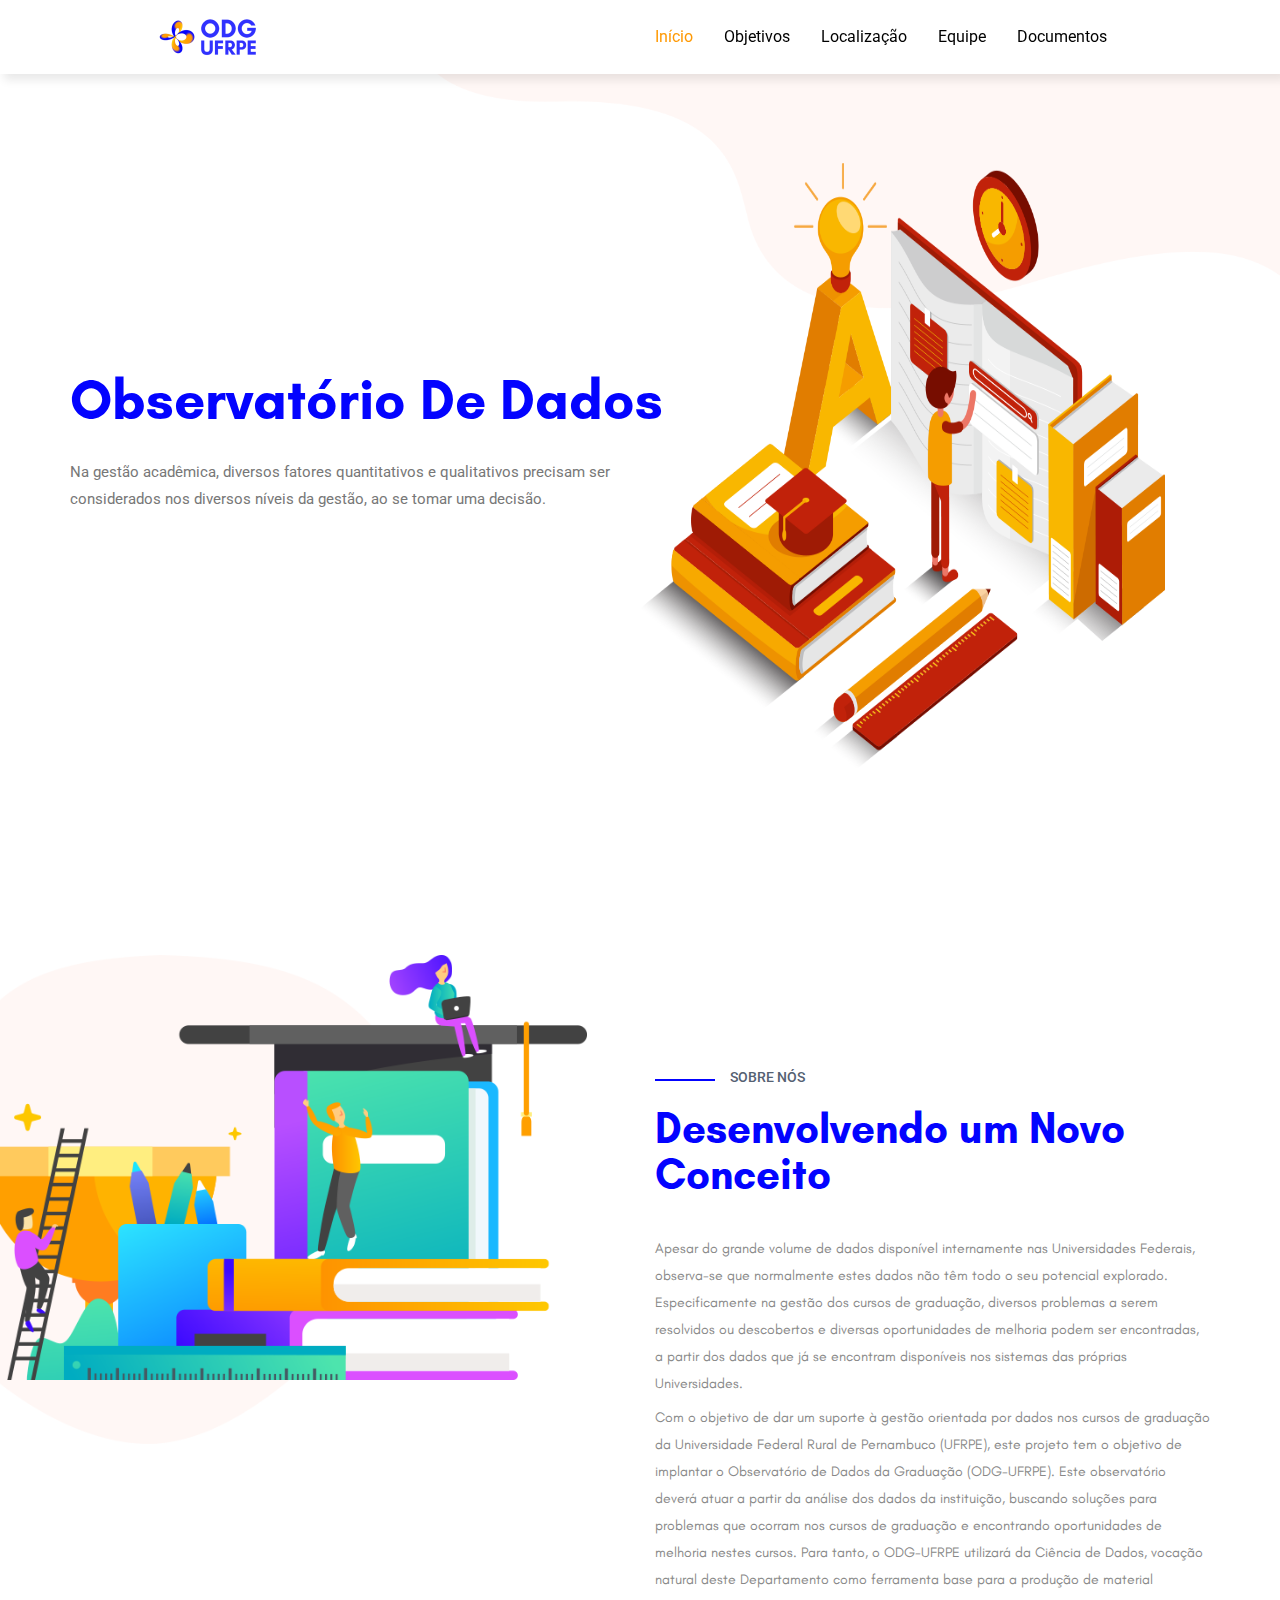
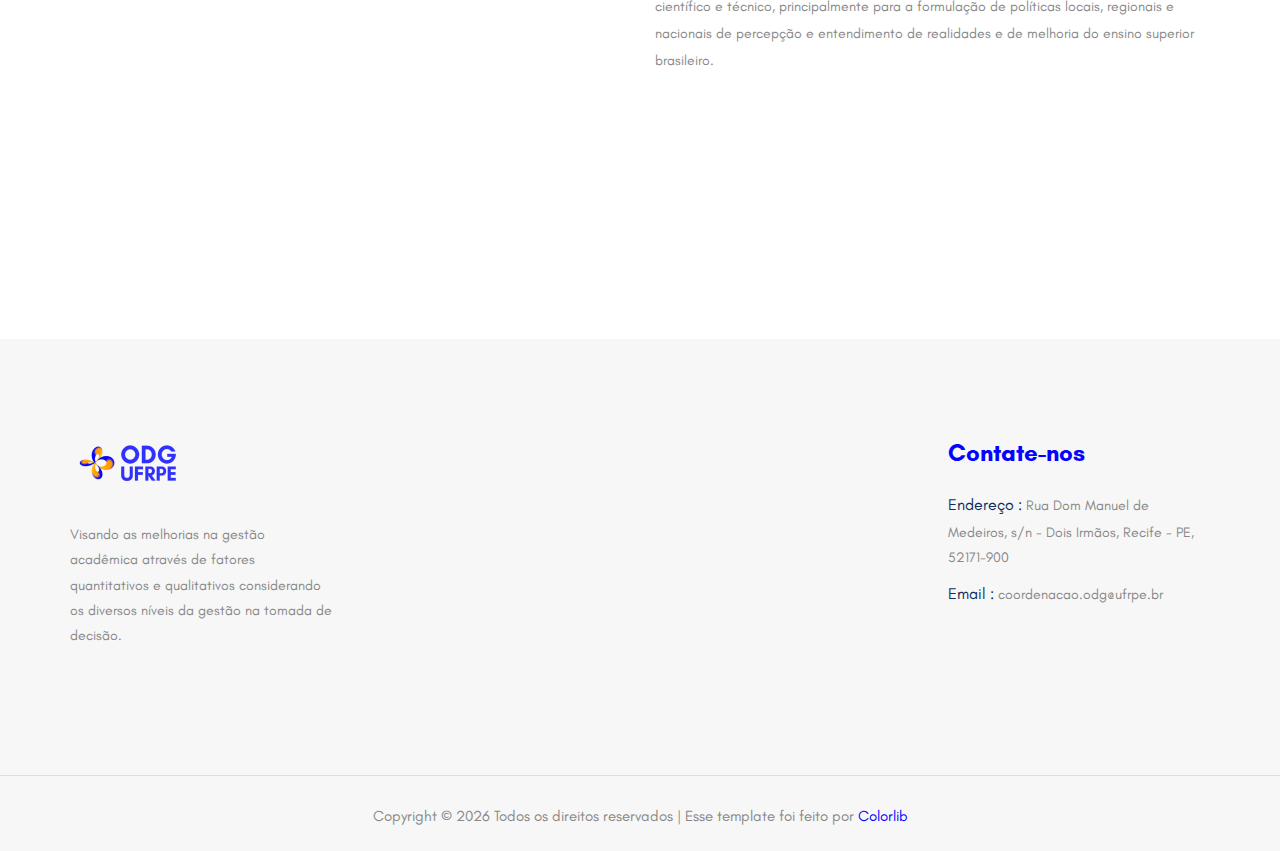
==== index.html @ 45dd370a "Update index.html" ====
<!doctype html>
<html lang="en">

<head>
    <!-- Required meta tags -->
    <meta charset="utf-8">
    <meta name="viewport" content="width=device-width, initial-scale=1, shrink-to-fit=no">
    <title>Observatório de Dados da Graduação (ODG-UFRPE)</title>
    <link rel="icon" href="img/favicon.png">

    <!-- Bootstrap CSS -->
    <link rel="stylesheet" href="css/bootstrap.min.css">
    <!-- animate CSS -->
    <link rel="stylesheet" href="css/animate.css">
    <!-- owl carousel CSS -->
    <link rel="stylesheet" href="css/owl.carousel.min.css">
    <!-- themify CSS -->
    <link rel="stylesheet" href="css/themify-icons.css">
    <!-- flaticon CSS -->
    <link rel="stylesheet" href="css/flaticon.css">
    <!-- font awesome CSS -->
    <link rel="stylesheet" href="css/magnific-popup.css">
    <!-- swiper CSS -->
    <link rel="stylesheet" href="css/slick.css">
    <!-- style CSS -->
    <link rel="stylesheet" href="css/style.css">
    <!-- style Equipe -->
    <link rel="stylesheet" href="css/our-team.css">
    <style>
        @font-face {
            font-family: 'Glacial';
            src: url('fonts/GlacialIndifference-Bold.otf');
        }
        
        @font-face {
            font-family: 'GlacialRegular';
            src: url('fonts/GlacialIndifference-Regular.otf');
        }
        
        h1 {
            font-family: 'Glacial';
            white-space: nowrap;
        }
        
        h2 {
            font-family: 'Glacial';
        }
        
        h3 {
            font-family: 'Glacial';
        }
        
        h4 {
            font-family: 'Glacial';
        }
        
        h5 {
            font-family: 'Glacial';
        }
        
        h6 {
            font-family: 'Glacial';
        }
        
        p {
            font-family: 'GlacialRegular';
        }
        
        li.nav-link:hover a:hover {
            color: #ff9903;
        }
    </style>
</head>

<body>
    <!--::header part start::-->
    <div class="container">
        <div class="row">
            <div class="col-lg-12">
                <nav class="navbar fixed-top navbar-expand-lg navbar-light" style="background-color: white;-webkit-box-shadow: 5px 5px 9px 1px rgba(0,0,0,0.09); 
                box-shadow: 5px 5px 9px 1px rgba(0,0,0,0.09);">
                    <button class="navbar-toggler" type="button" data-toggle="collapse" data-target="#navbarSupportedContent" aria-controls="navbarSupportedContent" aria-expanded="false" aria-label="Toggle navigation">
                        <a class="ti-menu" style="color: #0303ff;"></a>
                    </button>

                    <div class="collapse navbar-collapse main-menu-item justify-content-lg-center" style="font-size: 12pt; " id="navbarSupportedContent">
                        <a class="navbar-brand" style="margin-right: 30%;" href="index.html"> <img src="img/logo.png" alt="logo"> </a>

                        <ul class="navbar-nav align-items-center">
                            <li class="nav-item">
                                <a class="nav-link" style="color: #ff9903;margin-right: 15px;" href="index.html">Início</a>
                            </li>
                            <li class="nav-item">
                                <a class="nav-link" style="color: black; margin-right: 15px;" href="objetivos.html">Objetivos</a>
                            </li>
                            <li class="nav-item">
                                <a class="nav-link" style="color: black; margin-right: 15px;" href="bases.html">Localização</a>
                            </li>
                            <li class="nav-item">
                                <a class="nav-link" style="color: black; margin-right: 15px;" href="equipe.html">Equipe</a>
                            </li>
                            <li class="nav-item">
                                <a class="nav-link" style="color: black; margin-right: 15px;" href="documentos.html">Documentos</a>
                            </li>

                        </ul>
                    </div>
                </nav>
            </div>
        </div>
    </div>

    <!-- banner part start-->
    <section class="banner_part" id="apresentacao">
        <div class="container">
            <div class="row align-items-center">
                <div class="col-lg-6 col-xl-6">
                    <div class="banner_text">
                        <div class="banner_text_iner">
                            <!-- <h6 class="text-dark">Distribuir informação dos nossos cursos</h6>-->
                            <h1>Observatório de Dados</h1>
                            <p>Na gestão acadêmica, diversos fatores quantitativos e qualitativos precisam ser considerados nos diversos níveis da gestão, ao se tomar uma decisão.</p>
                        </div>
                    </div>
                </div>
            </div>
        </div>
    </section>
    <!-- banner part start-->

    <!-- learning part start-->
    <section class="learning_part mb-5" id="mais">
        <div class="container">
            <div class="row align-items-sm-start align-items-lg-center">
                <div class="col-md-6 col-lg-6">
                    <div class="learning_img">
                        <img src="img/learning_img.png" alt="">
                    </div>
                </div>
                <div class="col-md-6 col-lg-6">
                    <div class="learning_member_text">
                        <h5>Sobre nós</h5>
                        <h2>Desenvolvendo um Novo Conceito</h2>
                        <p>Apesar do grande volume de dados disponível internamente nas Universidades Federais, observa-se que normalmente estes dados não têm todo o seu potencial explorado. Especificamente na gestão dos cursos de graduação, diversos problemas
                            a serem resolvidos ou descobertos e diversas oportunidades de melhoria podem ser encontradas, a partir dos dados que já se encontram disponíveis nos sistemas das próprias Universidades.</p>
                        <p>Com o objetivo de dar um suporte à gestão orientada por dados nos cursos de graduação da Universidade Federal Rural de Pernambuco (UFRPE), este projeto tem o objetivo de implantar o Observatório de Dados da Graduação (ODG-UFRPE).
                            Este observatório deverá atuar a partir da análise dos dados da instituição, buscando soluções para problemas que ocorram nos cursos de graduação e encontrando oportunidades de melhoria nestes cursos. Para tanto, o ODG-UFRPE
                            utilizará da Ciência de Dados, vocação natural deste Departamento como ferramenta base para a produção de material científico e técnico, principalmente para a formulação de políticas locais, regionais e nacionais de percepção
                            e entendimento de realidades e de melhoria do ensino superior brasileiro.</p>

                    </div>
                </div>
            </div>
        </div>
    </section>
    <!-- learning part end-->

    <!-- footer part start-->
    <div w3-include-html="footer.html"></div>

    <footer class="footer-area">
        <div class="container">
            <div class="row justify-content-between">
                <div class="col-sm-6 col-md-4 col-xl-3">
                    <div class="single-footer-widget footer_1">
                        <a href="index.html"> <img src="img/logo.png" alt=""> </a>
                        <p>Visando as melhorias na gestão acadêmica através de fatores quantitativos e qualitativos considerando os diversos níveis da gestão na tomada de decisão. </p>

                    </div>
                </div>
                <!-- <div class="col-sm-6 col-md-4 col-xl-4">
                    <div class="single-footer-widget footer_2">
                        <h4>Notícias</h4>
                        <p>Esteja atualizado sobre todas as nossas atividades!
                        </p>
                        <form action="#">
                            <div class="form-group">
                                <div class="input-group mb-3">
                                    <input type="text" class="form-control" placeholder='Insira seu Email' onfocus="this.placeholder = ''" onblur="this.placeholder = 'Insira seu Email'">
                                    <div class="input-group-append">
                                        <button class="btn btn_1" type="button"><i class="ti-angle-right"></i></button>
                                    </div>
                                </div>
                            </div>
                        </form>
                        <div class="social_icon">
                            <a href="#"> <i class="ti-facebook"></i> </a>
                            <a href="#"> <i class="ti-twitter-alt"></i> </a>
                            <a href="#"> <i class="ti-instagram"></i> </a>
                            <a href="#"> <i class="ti-skype"></i> </a>
                        </div>
                    </div>
                </div> -->
                <div class="col-xl-3 col-sm-6 col-md-4">
                    <div class="single-footer-widget footer_2">
                        <h4>Contate-nos</h4>
                        <div class="contact_info">
                            <p><span> Endereço :</span> Rua Dom Manuel de Medeiros, s/n - Dois Irmãos, Recife - PE, 52171-900 </p>
                            <p><span> Email : </span>coordenacao.odg@ufrpe.br </p>
                        </div>
                    </div>
                </div>
            </div>

        </div>
        <div class="container-fluid">
            <div class="row">
                <div class="col-lg-12">
                    <div class="copyright_part_text text-center">
                        <div class="row">
                            <div class="col-lg-12">
                                <p class="footer-text m-0">
                                    Copyright &copy;
                                    <script>
                                        document.write(new Date().getFullYear());
                                    </script> Todos os direitos reservados | Esse template foi feito por <a href="https://colorlib.com" target="_blank">Colorlib</a>
                                </p>
                            </div>
                        </div>
                    </div>
                </div>
            </div>
        </div>
    </footer>
    <!-- footer part end-->

    <!-- jquery plugins here-->
    <!-- jquery -->
    <script src="js/jquery-1.12.1.min.js"></script>
    <!-- popper js -->
    <script src="js/popper.min.js"></script>
    <!-- bootstrap js -->
    <script src="js/bootstrap.min.js"></script>
    <!-- easing js -->
    <script src="js/jquery.magnific-popup.js"></script>
    <!-- swiper js -->
    <script src="js/swiper.min.js"></script>
    <!-- swiper js -->
    <script src="js/masonry.pkgd.js"></script>
    <!-- particles js -->
    <script src="js/owl.carousel.min.js"></script>
    <script src="js/jquery.nice-select.min.js"></script>
    <!-- swiper js -->
    <script src="js/slick.min.js"></script>
    <script src="js/jquery.counterup.min.js"></script>
    <script src="js/waypoints.min.js"></script>
    <!-- custom js -->
    <script src="js/custom.js"></script>
</body>

</html>
---- css/themify-icons.css ----
@font-face {
	font-family: 'themify';
	src:url('../fonts/themify.eot?-fvbane');
	src:url('../fonts/themify.eot?#iefix-fvbane') format('embedded-opentype'),
		url('../fonts/themify.woff?-fvbane') format('woff'),
		url('../fonts/themify.ttf?-fvbane') format('truetype'),
		url('../fonts/themify.svg?-fvbane#themify') format('svg');
	font-weight: normal;
	font-style: normal;
}

[class^="ti-"], [class*=" ti-"] {
	font-family: 'themify';
	speak: none;
	font-style: normal;
	font-weight: normal;
	font-variant: normal;
	text-transform: none;
	line-height: 1;

	/* Better Font Rendering =========== */
	-webkit-font-smoothing: antialiased;
	-moz-osx-font-smoothing: grayscale;
}

.ti-wand:before {
	content: "\e600";
}
.ti-volume:before {
	content: "\e601";
}
.ti-user:before {
	content: "\e602";
}
.ti-unlock:before {
	content: "\e603";
}
.ti-unlink:before {
	content: "\e604";
}
.ti-trash:before {
	content: "\e605";
}
.ti-thought:before {
	content: "\e606";
}
.ti-target:before {
	content: "\e607";
}
.ti-tag:before {
	content: "\e608";
}
.ti-tablet:before {
	content: "\e609";
}
.ti-star:before {
	content: "\e60a";
}
.ti-spray:before {
	content: "\e60b";
}
.ti-signal:before {
	content: "\e60c";
}
.ti-shopping-cart:before {
	content: "\e60d";
}
.ti-shopping-cart-full:before {
	content: "\e60e";
}
.ti-settings:before {
	content: "\e60f";
}
.ti-search:before {
	content: "\e610";
}
.ti-zoom-in:before {
	content: "\e611";
}
.ti-zoom-out:before {
	content: "\e612";
}
.ti-cut:before {
	content: "\e613";
}
.ti-ruler:before {
	content: "\e614";
}
.ti-ruler-pencil:before {
	content: "\e615";
}
.ti-ruler-alt:before {
	content: "\e616";
}
.ti-bookmark:before {
	content: "\e617";
}
.ti-bookmark-alt:before {
	content: "\e618";
}
.ti-reload:before {
	content: "\e619";
}
.ti-plus:before {
	content: "\e61a";
}
.ti-pin:before {
	content: "\e61b";
}
.ti-pencil:before {
	content: "\e61c";
}
.ti-pencil-alt:before {
	content: "\e61d";
}
.ti-paint-roller:before {
	content: "\e61e";
}
.ti-paint-bucket:before {
	content: "\e61f";
}
.ti-na:before {
	content: "\e620";
}
.ti-mobile:before {
	content: "\e621";
}
.ti-minus:before {
	content: "\e622";
}
.ti-medall:before {
	content: "\e623";
}
.ti-medall-alt:before {
	content: "\e624";
}
.ti-marker:before {
	content: "\e625";
}
.ti-marker-alt:before {
	content: "\e626";
}
.ti-arrow-up:before {
	content: "\e627";
}
.ti-arrow-right:before {
	content: "\e628";
}
.ti-arrow-left:before {
	content: "\e629";
}
.ti-arrow-down:before {
	content: "\e62a";
}
.ti-lock:before {
	content: "\e62b";
}
.ti-location-arrow:before {
	content: "\e62c";
}
.ti-link:before {
	content: "\e62d";
}
.ti-layout:before {
	content: "\e62e";
}
.ti-layers:before {
	content: "\e62f";
}
.ti-layers-alt:before {
	content: "\e630";
}
.ti-key:before {
	content: "\e631";
}
.ti-import:before {
	content: "\e632";
}
.ti-image:before {
	content: "\e633";
}
.ti-heart:before {
	content: "\e634";
}
.ti-heart-broken:before {
	content: "\e635";
}
.ti-hand-stop:before {
	content: "\e636";
}
.ti-hand-open:before {
	content: "\e637";
}
.ti-hand-drag:before {
	content: "\e638";
}
.ti-folder:before {
	content: "\e639";
}
.ti-flag:before {
	content: "\e63a";
}
.ti-flag-alt:before {
	content: "\e63b";
}
.ti-flag-alt-2:before {
	content: "\e63c";
}
.ti-eye:before {
	content: "\e63d";
}
.ti-export:before {
	content: "\e63e";
}
.ti-exchange-vertical:before {
	content: "\e63f";
}
.ti-desktop:before {
	content: "\e640";
}
.ti-cup:before {
	content: "\e641";
}
.ti-crown:before {
	content: "\e642";
}
.ti-comments:before {
	content: "\e643";
}
.ti-comment:before {
	content: "\e644";
}
.ti-comment-alt:before {
	content: "\e645";
}
.ti-close:before {
	content: "\e646";
}
.ti-clip:before {
	content: "\e647";
}
.ti-angle-up:before {
	content: "\e648";
}
.ti-angle-right:before {
	content: "\e649";
}
.ti-angle-left:before {
	content: "\e64a";
}
.ti-angle-down:before {
	content: "\e64b";
}
.ti-check:before {
	content: "\e64c";
}
.ti-check-box:before {
	content: "\e64d";
}
.ti-camera:before {
	content: "\e64e";
}
.ti-announcement:before {
	content: "\e64f";
}
.ti-brush:before {
	content: "\e650";
}
.ti-briefcase:before {
	content: "\e651";
}
.ti-bolt:before {
	content: "\e652";
}
.ti-bolt-alt:before {
	content: "\e653";
}
.ti-blackboard:before {
	content: "\e654";
}
.ti-bag:before {
	content: "\e655";
}
.ti-move:before {
	content: "\e656";
}
.ti-arrows-vertical:before {
	content: "\e657";
}
.ti-arrows-horizontal:before {
	content: "\e658";
}
.ti-fullscreen:before {
	content: "\e659";
}
.ti-arrow-top-right:before {
	content: "\e65a";
}
.ti-arrow-top-left:before {
	content: "\e65b";
}
.ti-arrow-circle-up:before {
	content: "\e65c";
}
.ti-arrow-circle-right:before {
	content: "\e65d";
}
.ti-arrow-circle-left:before {
	content: "\e65e";
}
.ti-arrow-circle-down:before {
	content: "\e65f";
}
.ti-angle-double-up:before {
	content: "\e660";
}
.ti-angle-double-right:before {
	content: "\e661";
}
.ti-angle-double-left:before {
	content: "\e662";
}
.ti-angle-double-down:before {
	content: "\e663";
}
.ti-zip:before {
	content: "\e664";
}
.ti-world:before {
	content: "\e665";
}
.ti-wheelchair:before {
	content: "\e666";
}
.ti-view-list:before {
	content: "\e667";
}
.ti-view-list-alt:before {
	content: "\e668";
}
.ti-view-grid:before {
	content: "\e669";
}
.ti-uppercase:before {
	content: "\e66a";
}
.ti-upload:before {
	content: "\e66b";
}
.ti-underline:before {
	content: "\e66c";
}
.ti-truck:before {
	content: "\e66d";
}
.ti-timer:before {
	content: "\e66e";
}
.ti-ticket:before {
	content: "\e66f";
}
.ti-thumb-up:before {
	content: "\e670";
}
.ti-thumb-down:before {
	content: "\e671";
}
.ti-text:before {
	content: "\e672";
}
.ti-stats-up:before {
	content: "\e673";
}
.ti-stats-down:before {
	content: "\e674";
}
.ti-split-v:before {
	content: "\e675";
}
.ti-split-h:before {
	content: "\e676";
}
.ti-smallcap:before {
	content: "\e677";
}
.ti-shine:before {
	content: "\e678";
}
.ti-shift-right:before {
	content: "\e679";
}
.ti-shift-left:before {
	content: "\e67a";
}
.ti-shield:before {
	content: "\e67b";
}
.ti-notepad:before {
	content: "\e67c";
}
.ti-server:before {
	content: "\e67d";
}
.ti-quote-right:before {
	content: "\e67e";
}
.ti-quote-left:before {
	content: "\e67f";
}
.ti-pulse:before {
	content: "\e680";
}
.ti-printer:before {
	content: "\e681";
}
.ti-power-off:before {
	content: "\e682";
}
.ti-plug:before {
	content: "\e683";
}
.ti-pie-chart:before {
	content: "\e684";
}
.ti-paragraph:before {
	content: "\e685";
}
.ti-panel:before {
	content: "\e686";
}
.ti-package:before {
	content: "\e687";
}
.ti-music:before {
	content: "\e688";
}
.ti-music-alt:before {
	content: "\e689";
}
.ti-mouse:before {
	content: "\e68a";
}
.ti-mouse-alt:before {
	content: "\e68b";
}
.ti-money:before {
	content: "\e68c";
}
.ti-microphone:before {
	content: "\e68d";
}
.ti-menu:before {
	content: "\e68e";
}
.ti-menu-alt:before {
	content: "\e68f";
}
.ti-map:before {
	content: "\e690";
}
.ti-map-alt:before {
	content: "\e691";
}
.ti-loop:before {
	content: "\e692";
}
.ti-location-pin:before {
	content: "\e693";
}
.ti-list:before {
	content: "\e694";
}
.ti-light-bulb:before {
	content: "\e695";
}
.ti-Italic:before {
	content: "\e696";
}
.ti-info:before {
	content: "\e697";
}
.ti-infinite:before {
	content: "\e698";
}
.ti-id-badge:before {
	content: "\e699";
}
.ti-hummer:before {
	content: "\e69a";
}
.ti-home:before {
	content: "\e69b";
}
.ti-help:before {
	content: "\e69c";
}
.ti-headphone:before {
	content: "\e69d";
}
.ti-harddrives:before {
	content: "\e69e";
}
.ti-harddrive:before {
	content: "\e69f";
}
.ti-gift:before {
	content: "\e6a0";
}
.ti-game:before {
	content: "\e6a1";
}
.ti-filter:before {
	content: "\e6a2";
}
.ti-files:before {
	content: "\e6a3";
}
.ti-file:before {
	content: "\e6a4";
}
.ti-eraser:before {
	content: "\e6a5";
}
.ti-envelope:before {
	content: "\e6a6";
}
.ti-download:before {
	content: "\e6a7";
}
.ti-direction:before {
	content: "\e6a8";
}
.ti-direction-alt:before {
	content: "\e6a9";
}
.ti-dashboard:before {
	content: "\e6aa";
}
.ti-control-stop:before {
	content: "\e6ab";
}
.ti-control-shuffle:before {
	content: "\e6ac";
}
.ti-control-play:before {
	content: "\e6ad";
}
.ti-control-pause:before {
	content: "\e6ae";
}
.ti-control-forward:before {
	content: "\e6af";
}
.ti-control-backward:before {
	content: "\e6b0";
}
.ti-cloud:before {
	content: "\e6b1";
}
.ti-cloud-up:before {
	content: "\e6b2";
}
.ti-cloud-down:before {
	content: "\e6b3";
}
.ti-clipboard:before {
	content: "\e6b4";
}
.ti-car:before {
	content: "\e6b5";
}
.ti-calendar:before {
	content: "\e6b6";
}
.ti-book:before {
	content: "\e6b7";
}
.ti-bell:before {
	content: "\e6b8";
}
.ti-basketball:before {
	content: "\e6b9";
}
.ti-bar-chart:before {
	content: "\e6ba";
}
.ti-bar-chart-alt:before {
	content: "\e6bb";
}
.ti-back-right:before {
	content: "\e6bc";
}
.ti-back-left:before {
	content: "\e6bd";
}
.ti-arrows-corner:before {
	content: "\e6be";
}
.ti-archive:before {
	content: "\e6bf";
}
.ti-anchor:before {
	content: "\e6c0";
}
.ti-align-right:before {
	content: "\e6c1";
}
.ti-align-left:before {
	content: "\e6c2";
}
.ti-align-justify:before {
	content: "\e6c3";
}
.ti-align-center:before {
	content: "\e6c4";
}
.ti-alert:before {
	content: "\e6c5";
}
.ti-alarm-clock:before {
	content: "\e6c6";
}
.ti-agenda:before {
	content: "\e6c7";
}
.ti-write:before {
	content: "\e6c8";
}
.ti-window:before {
	content: "\e6c9";
}
.ti-widgetized:before {
	content: "\e6ca";
}
.ti-widget:before {
	content: "\e6cb";
}
.ti-widget-alt:before {
	content: "\e6cc";
}
.ti-wallet:before {
	content: "\e6cd";
}
.ti-video-clapper:before {
	content: "\e6ce";
}
.ti-video-camera:before {
	content: "\e6cf";
}
.ti-vector:before {
	content: "\e6d0";
}
.ti-themify-logo:before {
	content: "\e6d1";
}
.ti-themify-favicon:before {
	content: "\e6d2";
}
.ti-themify-favicon-alt:before {
	content: "\e6d3";
}
.ti-support:before {
	content: "\e6d4";
}
.ti-stamp:before {
	content: "\e6d5";
}
.ti-split-v-alt:before {
	content: "\e6d6";
}
.ti-slice:before {
	content: "\e6d7";
}
.ti-shortcode:before {
	content: "\e6d8";
}
.ti-shift-right-alt:before {
	content: "\e6d9";
}
.ti-shift-left-alt:before {
	content: "\e6da";
}
.ti-ruler-alt-2:before {
	content: "\e6db";
}
.ti-receipt:before {
	content: "\e6dc";
}
.ti-pin2:before {
	content: "\e6dd";
}
.ti-pin-alt:before {
	content: "\e6de";
}
.ti-pencil-alt2:before {
	content: "\e6df";
}
.ti-palette:before {
	content: "\e6e0";
}
.ti-more:before {
	content: "\e6e1";
}
.ti-more-alt:before {
	content: "\e6e2";
}
.ti-microphone-alt:before {
	content: "\e6e3";
}
.ti-magnet:before {
	content: "\e6e4";
}
.ti-line-double:before {
	content: "\e6e5";
}
.ti-line-dotted:before {
	content: "\e6e6";
}
.ti-line-dashed:before {
	content: "\e6e7";
}
.ti-layout-width-full:before {
	content: "\e6e8";
}
.ti-layout-width-default:before {
	content: "\e6e9";
}
.ti-layout-width-default-alt:before {
	content: "\e6ea";
}
.ti-layout-tab:before {
	content: "\e6eb";
}
.ti-layout-tab-window:before {
	content: "\e6ec";
}
.ti-layout-tab-v:before {
	content: "\e6ed";
}
.ti-layout-tab-min:before {
	content: "\e6ee";
}
.ti-layout-slider:before {
	content: "\e6ef";
}
.ti-layout-slider-alt:before {
	content: "\e6f0";
}
.ti-layout-sidebar-right:before {
	content: "\e6f1";
}
.ti-layout-sidebar-none:before {
	content: "\e6f2";
}
.ti-layout-sidebar-left:before {
	content: "\e6f3";
}
.ti-layout-placeholder:before {
	content: "\e6f4";
}
.ti-layout-menu:before {
	content: "\e6f5";
}
.ti-layout-menu-v:before {
	content: "\e6f6";
}
.ti-layout-menu-separated:before {
	content: "\e6f7";
}
.ti-layout-menu-full:before {
	content: "\e6f8";
}
.ti-layout-media-right-alt:before {
	content: "\e6f9";
}
.ti-layout-media-right:before {
	content: "\e6fa";
}
.ti-layout-media-overlay:before {
	content: "\e6fb";
}
.ti-layout-media-overlay-alt:before {
	content: "\e6fc";
}
.ti-layout-media-overlay-alt-2:before {
	content: "\e6fd";
}
.ti-layout-media-left-alt:before {
	content: "\e6fe";
}
.ti-layout-media-left:before {
	content: "\e6ff";
}
.ti-layout-media-center-alt:before {
	content: "\e700";
}
.ti-layout-media-center:before {
	content: "\e701";
}
.ti-layout-list-thumb:before {
	content: "\e702";
}
.ti-layout-list-thumb-alt:before {
	content: "\e703";
}
.ti-layout-list-post:before {
	content: "\e704";
}
.ti-layout-list-large-image:before {
	content: "\e705";
}
.ti-layout-line-solid:before {
	content: "\e706";
}
.ti-layout-grid4:before {
	content: "\e707";
}
.ti-layout-grid3:before {
	content: "\e708";
}
.ti-layout-grid2:before {
	content: "\e709";
}
.ti-layout-grid2-thumb:before {
	content: "\e70a";
}
.ti-layout-cta-right:before {
	content: "\e70b";
}
.ti-layout-cta-left:before {
	content: "\e70c";
}
.ti-layout-cta-center:before {
	content: "\e70d";
}
.ti-layout-cta-btn-right:before {
	content: "\e70e";
}
.ti-layout-cta-btn-left:before {
	content: "\e70f";
}
.ti-layout-column4:before {
	content: "\e710";
}
.ti-layout-column3:before {
	content: "\e711";
}
.ti-layout-column2:before {
	content: "\e712";
}
.ti-layout-accordion-separated:before {
	content: "\e713";
}
.ti-layout-accordion-merged:before {
	content: "\e714";
}
.ti-layout-accordion-list:before {
	content: "\e715";
}
.ti-ink-pen:before {
	content: "\e716";
}
.ti-info-alt:before {
	content: "\e717";
}
.ti-help-alt:before {
	content: "\e718";
}
.ti-headphone-alt:before {
	content: "\e719";
}
.ti-hand-point-up:before {
	content: "\e71a";
}
.ti-hand-point-right:before {
	content: "\e71b";
}
.ti-hand-point-left:before {
	content: "\e71c";
}
.ti-hand-point-down:before {
	content: "\e71d";
}
.ti-gallery:before {
	content: "\e71e";
}
.ti-face-smile:before {
	content: "\e71f";
}
.ti-face-sad:before {
	content: "\e720";
}
.ti-credit-card:before {
	content: "\e721";
}
.ti-control-skip-forward:before {
	content: "\e722";
}
.ti-control-skip-backward:before {
	content: "\e723";
}
.ti-control-record:before {
	content: "\e724";
}
.ti-control-eject:before {
	content: "\e725";
}
.ti-comments-smiley:before {
	content: "\e726";
}
.ti-brush-alt:before {
	content: "\e727";
}
.ti-youtube:before {
	content: "\e728";
}
.ti-vimeo:before {
	content: "\e729";
}
.ti-twitter:before {
	content: "\e72a";
}
.ti-time:before {
	content: "\e72b";
}
.ti-tumblr:before {
	content: "\e72c";
}
.ti-skype:before {
	content: "\e72d";
}
.ti-share:before {
	content: "\e72e";
}
.ti-share-alt:before {
	content: "\e72f";
}
.ti-rocket:before {
	content: "\e730";
}
.ti-pinterest:before {
	content: "\e731";
}
.ti-new-window:before {
	content: "\e732";
}
.ti-microsoft:before {
	content: "\e733";
}
.ti-list-ol:before {
	content: "\e734";
}
.ti-linkedin:before {
	content: "\e735";
}
.ti-layout-sidebar-2:before {
	content: "\e736";
}
.ti-layout-grid4-alt:before {
	content: "\e737";
}
.ti-layout-grid3-alt:before {
	content: "\e738";
}
.ti-layout-grid2-alt:before {
	content: "\e739";
}
.ti-layout-column4-alt:before {
	content: "\e73a";
}
.ti-layout-column3-alt:before {
	content: "\e73b";
}
.ti-layout-column2-alt:before {
	content: "\e73c";
}
.ti-instagram:before {
	content: "\e73d";
}
.ti-google:before {
	content: "\e73e";
}
.ti-github:before {
	content: "\e73f";
}
.ti-flickr:before {
	content: "\e740";
}
.ti-facebook:before {
	content: "\e741";
}
.ti-dropbox:before {
	content: "\e742";
}
.ti-dribbble:before {
	content: "\e743";
}
.ti-apple:before {
	content: "\e744";
}
.ti-android:before {
	content: "\e745";
}
.ti-save:before {
	content: "\e746";
}
.ti-save-alt:before {
	content: "\e747";
}
.ti-yahoo:before {
	content: "\e748";
}
.ti-wordpress:before {
	content: "\e749";
}
.ti-vimeo-alt:before {
	content: "\e74a";
}
.ti-twitter-alt:before {
	content: "\e74b";
}
.ti-tumblr-alt:before {
	content: "\e74c";
}
.ti-trello:before {
	content: "\e74d";
}
.ti-stack-overflow:before {
	content: "\e74e";
}
.ti-soundcloud:before {
	content: "\e74f";
}
.ti-sharethis:before {
	content: "\e750";
}
.ti-sharethis-alt:before {
	content: "\e751";
}
.ti-reddit:before {
	content: "\e752";
}
.ti-pinterest-alt:before {
	content: "\e753";
}
.ti-microsoft-alt:before {
	content: "\e754";
}
.ti-linux:before {
	content: "\e755";
}
.ti-jsfiddle:before {
	content: "\e756";
}
.ti-joomla:before {
	content: "\e757";
}
.ti-html5:before {
	content: "\e758";
}
.ti-flickr-alt:before {
	content: "\e759";
}
.ti-email:before {
	content: "\e75a";
}
.ti-drupal:before {
	content: "\e75b";
}
.ti-dropbox-alt:before {
	content: "\e75c";
}
.ti-css3:before {
	content: "\e75d";
}
.ti-rss:before {
	content: "\e75e";
}
.ti-rss-alt:before {
	content: "\e75f";
}
---- css/flaticon.css ----
/*
  	Flaticon icon font: Flaticon
  	Creation date: 09/04/2019 10:10
  	*/

@font-face {
  font-family: "Flaticon";
  src: url("../fonts/Flaticon.eot");
  src: url("../fonts/Flaticon.eot?#iefix") format("embedded-opentype"),
       url("../fonts/Flaticon.woff2") format("woff2"),
       url("../fonts/Flaticon.woff") format("woff"),
       url("../fonts/Flaticon.ttf") format("truetype"),
       url("../fonts/Flaticon.svg#Flaticon") format("svg");
  font-weight: normal;
  font-style: normal;
}

@media screen and (-webkit-min-device-pixel-ratio:0) {
  @font-face {
    font-family: "Flaticon";
    src: url("./Flaticon.svg#Flaticon") format("svg");
  }
}

[class^="flaticon-"]:before, [class*=" flaticon-"]:before,
[class^="flaticon-"]:after, [class*=" flaticon-"]:after {   
  font-family: Flaticon;
        font-size: 30px;
       font-style: normal;
       color: #fff;
}

.flaticon-growth:before { content: "\f100"; }
.flaticon-wallet:before { content: "\f101"; }
---- css/style.css ----
/**************** extend css start ****************/

@import url("https://fonts.googleapis.com/css?family=Open+Sans:800|Poppins:300,400,500,600,700,800|Roboto:300,400,500");
.btn_1,
.btn_2:hover,
.main_menu .navbar-toggler:after,
.banner_part .banner_text .btn_1,
.feature_part .single_feature:hover span {
    background-image: linear-gradient(to left, #200a9e 0%, #0089f9 51%, #200a9e 100%);
}

.member_counter {
    background-image: -moz-linear-gradient(0deg, #200a9e 0%, #0089f9 100%);
    background-image: -webkit-linear-gradient(0deg, #200a9e 0%, #0089f9 100%);
    background-image: -ms-linear-gradient(0deg, #200a9e 0%, #0089f9 100%);
}


/**************** extend css start ****************/


/**************** common css start ****************/

body {
    font-family: "Roboto", sans-serif;
    padding: 0;
    margin: 0;
    font-size: 14px;
}

.message_submit_form:focus {
    outline: none;
}

input:hover,
input:focus {
    outline: none !important;
}

.gray_bg {
    background-color: #f7f7f7;
}

.section_padding {
    padding: 140px 0px;
}

@media only screen and (min-width: 992px) and (max-width: 1200px) {
    .section_padding {
        padding: 80px 0px;
    }
}

@media only screen and (min-width: 768px) and (max-width: 991px) {
    .section_padding {
        padding: 70px 0px;
    }
}

@media (max-width: 576px) {
    .section_padding {
        padding: 70px 0px;
    }
}

@media only screen and (min-width: 576px) and (max-width: 767px) {
    .section_padding {
        padding: 70px 0px;
    }
}

.single_padding_top {
    padding-top: 140px !important;
}

@media only screen and (min-width: 992px) and (max-width: 1200px) {
    .single_padding_top {
        padding-top: 70px !important;
    }
}

@media only screen and (min-width: 768px) and (max-width: 991px) {
    .single_padding_top {
        padding-top: 70px !important;
    }
}

@media (max-width: 576px) {
    .single_padding_top {
        padding-top: 70px !important;
    }
}

@media only screen and (min-width: 576px) and (max-width: 767px) {
    .single_padding_top {
        padding-top: 80px !important;
    }
}

.padding_top {
    padding-top: 140px;
}

@media only screen and (min-width: 992px) and (max-width: 1200px) {
    .padding_top {
        padding-top: 80px;
    }
}

@media only screen and (min-width: 768px) and (max-width: 991px) {
    .padding_top {
        padding-top: 70px;
    }
}

@media (max-width: 576px) {
    .padding_top {
        padding-top: 70px;
    }
}

@media only screen and (min-width: 576px) and (max-width: 767px) {
    .padding_top {
        padding-top: 70px;
    }
}

a {
    text-decoration: none;
    -webkit-transition: 0.5s;
    transition: 0.5s;
}

a:hover {
    outline: none;
    text-decoration: none;
}

h1,
h2,
h3,
h4,
h5,
h6 {
    color: #0303ff;
    font-family: "Poppins", sans-serif;
}

p {
    color: #666666;
    font-family: "Roboto", sans-serif;
    line-height: 1.929;
    font-size: 14px;
    margin-bottom: 0px;
    color: #888888;
}

h2 {
    font-size: 44px;
    line-height: 28px;
    color: #0303ff;
    font-weight: 600;
    line-height: 1.222;
}

@media (max-width: 576px) {
    h2 {
        font-size: 22px;
        line-height: 25px;
    }
}

@media only screen and (min-width: 576px) and (max-width: 767px) {
    h2 {
        font-size: 24px;
        line-height: 25px;
    }
}

h3 {
    font-size: 24px;
    line-height: 25px;
}

@media (max-width: 576px) {
    h3 {
        font-size: 20px;
    }
}

h5 {
    font-size: 18px;
    line-height: 22px;
}

img {
    max-width: 100%;
}

a:focus,
.button:focus,
button:focus,
.btn:focus {
    text-decoration: none;
    outline: none;
    box-shadow: none;
    -webkit-transition: 1s;
    transition: 1s;
}

.section_tittle {
    margin-bottom: 110px;
}

@media (max-width: 576px) {
    .section_tittle {
        margin-bottom: 50px;
    }
}

@media only screen and (min-width: 576px) and (max-width: 767px) {
    .section_tittle {
        margin-bottom: 50px;
    }
}

@media only screen and (min-width: 768px) and (max-width: 991px) {
    .section_tittle {
        font-size: 50px;
    }
}

@media only screen and (min-width: 992px) and (max-width: 1200px) {
    .section_tittle {
        margin-bottom: 50px;
    }
}

.section_tittle h2 {
    font-size: 42px;
    color: #0303ff;
    line-height: 37px;
    font-weight: 700;
    position: relative;
    position: relative;
}

.section_tittle h2:after {
    position: absolute;
    content: "";
    bottom: -30px;
    left: 0;
    right: 0;
    margin: 0 auto;
    text-align: center;
    width: 80px;
    height: 2px;
    background-color: #0303ff;
}

@media (max-width: 576px) {
    .section_tittle h2:after {
        bottom: -14px;
    }
}

@media only screen and (min-width: 576px) and (max-width: 767px) {
    .section_tittle h2:after {
        bottom: -14px;
    }
}

@media only screen and (min-width: 768px) and (max-width: 991px) {
    .section_tittle h2:after {
        bottom: -14px;
    }
}

@media only screen and (min-width: 992px) and (max-width: 1200px) {
    .section_tittle h2:after {
        bottom: -14px;
    }
}

@media (max-width: 576px) {
    .section_tittle h2 {
        font-size: 25px;
        line-height: 35px;
    }
}

@media only screen and (min-width: 576px) and (max-width: 767px) {
    .section_tittle h2 {
        font-size: 25px;
        line-height: 35px;
    }
}

@media only screen and (min-width: 768px) and (max-width: 991px) {
    .section_tittle h2 {
        font-size: 30px;
        line-height: 40px;
    }
}

@media only screen and (min-width: 992px) and (max-width: 1200px) {
    .section_tittle h2 {
        font-size: 35px;
        line-height: 40px;
    }
}

.section_tittle p {
    color: #556172;
    font-weight: 500;
    text-transform: uppercase;
    line-height: 11px;
    margin-bottom: 26px;
}

@media (max-width: 576px) {
    .section_tittle p {
        margin-bottom: 10px;
    }
}

@media only screen and (min-width: 576px) and (max-width: 767px) {
    .section_tittle p {
        margin-bottom: 10px;
    }
}

@media only screen and (min-width: 768px) and (max-width: 991px) {
    .section_tittle p {
        margin-bottom: 10px;
    }
}

@media only screen and (min-width: 992px) and (max-width: 1200px) {
    .section_tittle p {
        margin-bottom: 10px;
    }
}

ul {
    list-style: none;
    margin: 0;
    padding: 0;
}

.mb_110 {
    margin-bottom: 110px;
}

@media (max-width: 576px) {
    .mb_110 {
        margin-bottom: 220px;
    }
}

.mt_130 {
    margin-top: 130px;
}

@media (max-width: 576px) {
    .mt_130 {
        margin-top: 70px;
    }
}

@media only screen and (min-width: 576px) and (max-width: 767px) {
    .mt_130 {
        margin-top: 70px;
    }
}

@media only screen and (min-width: 768px) and (max-width: 991px) {
    .mt_130 {
        margin-top: 70px;
    }
}

@media only screen and (min-width: 992px) and (max-width: 1200px) {
    .mt_130 {
        margin-top: 70px;
    }
}

.mb_130 {
    margin-bottom: 130px;
}

@media (max-width: 576px) {
    .mb_130 {
        margin-bottom: 70px;
    }
}

@media only screen and (min-width: 576px) and (max-width: 767px) {
    .mb_130 {
        margin-bottom: 70px;
    }
}

@media only screen and (min-width: 768px) and (max-width: 991px) {
    .mb_130 {
        margin-bottom: 70px;
    }
}

@media only screen and (min-width: 992px) and (max-width: 1200px) {
    .mb_130 {
        margin-bottom: 70px;
    }
}

.padding_less_40 {
    margin-bottom: -50px;
}

.z_index {
    z-index: 9 !important;
    position: relative;
}

@media only screen and (min-width: 1200px) and (max-width: 3640px) {
    .container {
        max-width: 1170px;
    }
}

@media (max-width: 1200px) {
    [class*="hero-ani-"] {
        display: none !important;
    }
}


/**************** common css end ****************/


/* Main Button Area css
============================================================================================ */

.submit_btn {
    width: auto;
    display: inline-block;
    background: #fff;
    padding: 0px 50px;
    color: #fff;
    font-size: 13px;
    font-weight: 500;
    line-height: 50px;
    border-radius: 0px;
    outline: none !important;
    box-shadow: none !important;
    text-align: center;
    border: 1px solid #edeff2;
    cursor: pointer;
    -webkit-transition: 0.5s;
    transition: 0.5s;
}

.submit_btn:hover {
    background: transparent;
}

.btn_1,
.btn_2:hover,
.main_menu .navbar-toggler:after,
.banner_part .banner_text .btn_1,
.feature_part .single_feature:hover span {
    background: #3050FF;
}

.btn_1:hover,
.btn_2:hover,
.main_menu .navbar-toggler:hover:after,
.banner_part .banner_text .btn_1:hover,
.feature_part .single_feature:hover span:hover {
    background: #2196F3;
}

.btn_1 {
    display: inline-block;
    padding: 13.5px 45px;
    border-radius: 5px;
    font-size: 14px;
    color: #fff;
    -o-transition: all .4s ease-in-out;
    -webkit-transition: all .4s ease-in-out;
    transition: all .4s ease-in-out;
    text-transform: capitalize;
    background-size: 200% auto;
    border: 1px solid transparent;
    box-shadow: 0px 12px 20px 0px rgba(255, 126, 95, 0.15);
}

.btn_1:hover {
    color: #fff !important;
    background-position: right center;
    box-shadow: 0px 10px 30px 0px rgba(193, 34, 10, 0.2);
}

@media (max-width: 576px) {
    .btn_1 {
        padding: 10px 30px;
        margin-top: 25px;
    }
}

@media only screen and (min-width: 576px) and (max-width: 767px) {
    .btn_1 {
        padding: 10px 30px;
        margin-top: 30px;
    }
}

@media only screen and (min-width: 768px) and (max-width: 991px) {
    .btn_1 {
        padding: 10px 30px;
        margin-top: 30px;
    }
}

.btn_2 {
    display: inline-block;
    padding: 13px 39px;
    border-radius: 5px;
    background-color: transparent;
    border: 1px solid #0c2e60;
    color: #0c2e60;
    font-size: 14px;
    -o-transition: all .4s ease-in-out;
    -webkit-transition: all .4s ease-in-out;
    transition: all .4s ease-in-out;
    text-transform: capitalize;
    background-size: 200% auto;
    font-size: 15px;
    font-weight: 500;
}

.btn_2:hover {
    color: #fff !important;
    background-position: right center;
    border: 1px solid transparent;
}

@media (max-width: 576px) {
    .btn_2 {
        padding: 14px 30px;
        margin-top: 25px;
    }
}

@media only screen and (min-width: 576px) and (max-width: 767px) {
    .btn_2 {
        padding: 14px 30px;
        margin-top: 30px;
    }
}

@media only screen and (min-width: 768px) and (max-width: 991px) {
    .btn_2 {
        padding: 14px 30px;
        margin-top: 30px;
    }
}

.btn_4 {
    background-color: #0303ff;
    padding: 3.5px 21px;
    background: #ff663b;
    text-transform: capitalize;
    display: inline-block;
    border: 2px solid transparent;
    -webkit-transition: 0.5s;
    transition: 0.5s;
    color: #fff;
}

.btn_4:hover {
    background: rgba(255, 102, 59, 0.8);
    color: #fff;
}


/*=================== custom button rule start ====================*/

.button {
    display: inline-block;
    border: 1px solid transparent;
    font-size: 15px;
    font-weight: 500;
    padding: 12px 54px;
    border-radius: 4px;
    color: #fff;
    border: 1px solid #edeff2;
    text-transform: uppercase;
    background-color: #0303ff;
    cursor: pointer;
    -webkit-transition: 0.5s;
    transition: 0.5s;
}

@media (max-width: 767px) {
    .button {
        font-size: 13px;
        padding: 9px 24px;
    }
}

.button:hover {
    color: #fff;
}

.button-link {
    letter-spacing: 0;
    color: #3b1d82;
    border: 0;
    padding: 0;
}

.button-link:hover {
    background: transparent;
    color: #3b1d82;
}

.button-header {
    color: #fff;
    border-color: #edeff2;
}

.button-header:hover {
    background: #b8024c;
    color: #fff;
}

.button-contactForm {
    color: #fff;
    border-color: #edeff2;
    padding: 12px 25px;
}


/* End Main Button Area css
============================================================================================ */


/* Start Blog Area css
============================================================================================ */

.latest-blog-area .area-heading {
    margin-bottom: 70px;
}

.blog_area a {
    color: #666666 !important;
    text-decoration: none;
    -webkit-transition: 0.5s;
    transition: 0.5s;
}

.blog_area a:hover,
.blog_area a :hover {
    color: #0303ff;
}

.single-blog {
    overflow: hidden;
    margin-bottom: 30px;
}

.single-blog:hover {
    box-shadow: 0px 10px 20px 0px rgba(42, 34, 123, 0.1);
}

.single-blog .thumb {
    overflow: hidden;
    position: relative;
}

.single-blog .thumb:after {
    content: '';
    position: absolute;
    left: 0;
    top: 0;
    width: 100%;
    height: 100%;
    background: #000;
    opacity: 0;
    -webkit-transition: 0.5s;
    transition: 0.5s;
}

.single-blog h4 {
    border-bottom: 1px solid #dfdfdf;
    padding-bottom: 34px;
    margin-bottom: 25px;
}

.single-blog a {
    font-size: 20px;
    font-weight: 600;
}

.single-blog .date {
    color: #888;
    text-align: left;
    display: inline-block;
    font-size: 13px;
    font-weight: 300;
}

.single-blog .tag {
    text-align: left;
    display: inline-block;
    float: left;
    font-size: 13px;
    font-weight: 300;
    margin-right: 22px;
    position: relative;
}

.single-blog .tag:after {
    content: '';
    position: absolute;
    width: 1px;
    height: 10px;
    background: #acacac;
    right: -12px;
    top: 7px;
}

@media (max-width: 1199px) {
    .single-blog .tag {
        margin-right: 8px;
    }
    .single-blog .tag:after {
        display: none;
    }
}

.single-blog .likes {
    margin-right: 16px;
}

@media (max-width: 800px) {
    .single-blog {
        margin-bottom: 30px;
    }
}

.single-blog .single-blog-content {
    padding: 30px;
}

.single-blog .single-blog-content .meta-bottom p {
    font-size: 13px;
    font-weight: 300;
}

.single-blog .single-blog-content .meta-bottom i {
    color: #edeff2;
    font-size: 13px;
    margin-right: 7px;
}

@media (max-width: 1199px) {
    .single-blog .single-blog-content {
        padding: 15px;
    }
}

.single-blog:hover .thumb:after {
    opacity: .7;
    -webkit-transition: 0.5s;
    transition: 0.5s;
}

@media (max-width: 1199px) {
    .single-blog h4 {
        transition: all 300ms linear 0s;
        border-bottom: 1px solid #dfdfdf;
        padding-bottom: 14px;
        margin-bottom: 12px;
    }
    .single-blog h4 a {
        font-size: 18px;
    }
}

.full_image.single-blog {
    position: relative;
}

.full_image.single-blog .single-blog-content {
    position: absolute;
    left: 35px;
    bottom: 0;
    opacity: 0;
    visibility: hidden;
    -webkit-transition: 0.5s;
    transition: 0.5s;
}

@media (min-width: 992px) {
    .full_image.single-blog .single-blog-content {
        bottom: 100px;
    }
}

.full_image.single-blog h4 {
    -webkit-transition: 0.5s;
    transition: 0.5s;
    border-bottom: none;
    padding-bottom: 5px;
}

.full_image.single-blog a {
    font-size: 20px;
    font-weight: 600;
}

.full_image.single-blog .date {
    color: #fff;
}

.full_image.single-blog:hover .single-blog-content {
    opacity: 1;
    visibility: visible;
    -webkit-transition: 0.5s;
    transition: 0.5s;
}


/* End Blog Area css
============================================================================================ */


/* Latest Blog Area css
============================================================================================ */

.l_blog_item .l_blog_text .date {
    margin-top: 24px;
    margin-bottom: 15px;
}

.l_blog_item .l_blog_text .date a {
    font-size: 12px;
}

.l_blog_item .l_blog_text h4 {
    font-size: 18px;
    border-bottom: 1px solid #eeeeee;
    margin-bottom: 0px;
    padding-bottom: 20px;
    -webkit-transition: 0.5s;
    transition: 0.5s;
}

.l_blog_item .l_blog_text p {
    margin-bottom: 0px;
    padding-top: 20px;
}


/* End Latest Blog Area css
============================================================================================ */


/* Causes Area css
============================================================================================ */

.causes_slider .owl-dots {
    text-align: center;
    margin-top: 80px;
}

.causes_slider .owl-dots .owl-dot {
    height: 14px;
    width: 14px;
    background: #eeeeee;
    display: inline-block;
    margin-right: 7px;
}

.causes_slider .owl-dots .owl-dot:last-child {
    margin-right: 0px;
}

.causes_item {
    background: #fff;
}

.causes_item .causes_img {
    position: relative;
}

.causes_item .causes_img .c_parcent {
    position: absolute;
    bottom: 0px;
    width: 100%;
    left: 0px;
    height: 3px;
    background: rgba(255, 255, 255, 0.5);
}

.causes_item .causes_img .c_parcent span {
    width: 70%;
    height: 3px;
    position: absolute;
    left: 0px;
    bottom: 0px;
}

.causes_item .causes_img .c_parcent span:before {
    content: "75%";
    position: absolute;
    right: -10px;
    bottom: 0px;
    color: #fff;
    padding: 0px 5px;
}

.causes_item .causes_text {
    padding: 30px 35px 40px 30px;
}

.causes_item .causes_text h4 {
    font-size: 18px;
    font-weight: 600;
    margin-bottom: 15px;
    cursor: pointer;
}

.causes_item .causes_text p {
    font-size: 14px;
    line-height: 24px;
    font-weight: 300;
    margin-bottom: 0px;
}

.causes_item .causes_bottom a {
    width: 50%;
    border: 1px solid;
    text-align: center;
    float: left;
    line-height: 50px;
    color: #fff;
    font-size: 14px;
    font-weight: 500;
}

.causes_item .causes_bottom a+a {
    border-color: #eeeeee;
    background: #fff;
    font-size: 14px;
}


/* End Causes Area css
============================================================================================ */


/*================= latest_blog_area css =============*/

.latest_blog_area {
    background: #f9f9ff;
}

.single-recent-blog-post {
    margin-bottom: 30px;
}

.single-recent-blog-post .thumb {
    overflow: hidden;
}

.single-recent-blog-post .thumb img {
    transition: all 0.7s linear;
}

.single-recent-blog-post .details {
    padding-top: 30px;
}

.single-recent-blog-post .details .sec_h4 {
    line-height: 24px;
    padding: 10px 0px 13px;
    transition: all 0.3s linear;
}

.single-recent-blog-post .date {
    font-size: 14px;
    line-height: 24px;
    font-weight: 400;
}

.single-recent-blog-post:hover img {
    transform: scale(1.23) rotate(10deg);
}

.tags .tag_btn {
    font-size: 12px;
    font-weight: 500;
    line-height: 20px;
    border: 1px solid #eeeeee;
    display: inline-block;
    padding: 1px 18px;
    text-align: center;
}

.tags .tag_btn+.tag_btn {
    margin-left: 2px;
}


/*========= blog_categorie_area css ===========*/

.blog_categorie_area {
    padding-top: 30px;
    padding-bottom: 30px;
}

@media (min-width: 900px) {
    .blog_categorie_area {
        padding-top: 80px;
        padding-bottom: 80px;
    }
}

@media (min-width: 1100px) {
    .blog_categorie_area {
        padding-top: 120px;
        padding-bottom: 120px;
    }
}

.categories_post {
    position: relative;
    text-align: center;
    cursor: pointer;
}

.categories_post img {
    max-width: 100%;
}

.categories_post .categories_details {
    position: absolute;
    top: 20px;
    left: 20px;
    right: 20px;
    bottom: 20px;
    background: rgba(34, 34, 34, 0.75);
    color: #fff;
    transition: all 0.3s linear;
    display: flex;
    align-items: center;
    justify-content: center;
}

.categories_post .categories_details h5 {
    margin-bottom: 0px;
    font-size: 18px;
    line-height: 26px;
    text-transform: uppercase;
    color: #fff;
    position: relative;
}

.categories_post .categories_details p {
    font-weight: 300;
    font-size: 14px;
    line-height: 26px;
    margin-bottom: 0px;
}

.categories_post .categories_details .border_line {
    margin: 10px 0px;
    background: #fff;
    width: 100%;
    height: 1px;
}

.categories_post:hover .categories_details {
    background: rgba(222, 99, 32, 0.85);
}


/*============ blog_left_sidebar css ==============*/

.blog_item {
    margin-bottom: 50px;
}

.blog_details {
    padding: 30px 0 20px 10px;
    box-shadow: 0px 10px 20px 0px rgba(221, 221, 221, 0.3);
}

@media (min-width: 768px) {
    .blog_details {
        padding: 60px 30px 35px 35px;
    }
}

.blog_details p {
    margin-bottom: 30px;
}

.blog_details a {
    color: #0303ff;
}

.blog_details a:hover {
    color: #0303ff !important;
}

.blog_details h2 {
    font-size: 18px;
    font-weight: 600;
    margin-bottom: 8px;
}

@media (min-width: 768px) {
    .blog_details h2 {
        font-size: 24px;
        margin-bottom: 15px;
    }
}

.blog-info-link li {
    float: left;
    font-size: 14px;
}

.blog-info-link li a {
    color: #999999;
}

.blog-info-link li i,
.blog-info-link li span {
    font-size: 13px;
    margin-right: 5px;
}

.blog-info-link li::after {
    content: "|";
    padding-left: 10px;
    padding-right: 10px;
}

.blog-info-link li:last-child::after {
    display: none;
}

.blog-info-link::after {
    content: "";
    display: block;
    clear: both;
    display: table;
}

.blog_item_img {
    position: relative;
}

.blog_item_img .blog_item_date {
    position: absolute;
    bottom: -10px;
    left: 10px;
    display: block;
    color: #fff;
    background-color: #ff7e5f;
    padding: 8px 15px;
    border-radius: 5px;
}

@media (min-width: 768px) {
    .blog_item_img .blog_item_date {
        bottom: -20px;
        left: 40px;
        padding: 13px 30px;
    }
}

.blog_item_img .blog_item_date h3 {
    font-size: 22px;
    font-weight: 600;
    color: #fff;
    margin-bottom: 0;
    line-height: 1.2;
}

@media (min-width: 768px) {
    .blog_item_img .blog_item_date h3 {
        font-size: 30px;
    }
}

.blog_item_img .blog_item_date p {
    font-size: 18px;
    margin-bottom: 0;
    color: #fff;
}

@media (min-width: 768px) {
    .blog_item_img .blog_item_date p {
        font-size: 18px;
    }
}

.blog_right_sidebar .widget_title {
    font-size: 20px;
    margin-bottom: 40px;
}

.blog_right_sidebar .widget_title::after {
    content: "";
    display: block;
    padding-top: 15px;
    border-bottom: 1px solid #f0e9ff;
}

.blog_right_sidebar .single_sidebar_widget {
    background: #fbf9ff;
    padding: 30px;
    margin-bottom: 30px;
}

.blog_right_sidebar .search_widget .form-control {
    height: 50px;
    border-color: #f0e9ff;
    font-size: 13px;
    color: #999999;
    padding-left: 20px;
    border-radius: 0;
    border-right: 0;
}

.blog_right_sidebar .search_widget .form-control::placeholder {
    color: #999999;
}

.blog_right_sidebar .search_widget .form-control:focus {
    border-color: #f0e9ff;
    outline: 0;
    box-shadow: none;
}

.blog_right_sidebar .search_widget .input-group button {
    background: #fff;
    border-left: 0;
    border: 1px solid #f0e9ff;
    padding: 4px 15px;
    border-left: 0;
}

.blog_right_sidebar .search_widget .input-group button i,
.blog_right_sidebar .search_widget .input-group button span {
    font-size: 14px;
    color: #999999;
}

.blog_right_sidebar .newsletter_widget .form-control {
    height: 50px;
    border-color: #f0e9ff;
    font-size: 13px;
    color: #999999;
    padding-left: 20px;
    border-radius: 0;
}

.blog_right_sidebar .newsletter_widget .form-control::placeholder {
    color: #999999;
}

.blog_right_sidebar .newsletter_widget .form-control:focus {
    border-color: #f0e9ff;
    outline: 0;
    box-shadow: none;
}

.blog_right_sidebar .newsletter_widget .input-group button {
    background: #fff;
    border-left: 0;
    border: 1px solid #f0e9ff;
    padding: 4px 15px;
    border-left: 0;
}

.blog_right_sidebar .newsletter_widget .input-group button i,
.blog_right_sidebar .newsletter_widget .input-group button span {
    font-size: 14px;
    color: #999999;
}

.blog_right_sidebar .post_category_widget .cat-list li {
    border-bottom: 1px solid #f0e9ff;
    transition: all 0.3s ease 0s;
    padding-bottom: 12px;
}

.blog_right_sidebar .post_category_widget .cat-list li:last-child {
    border-bottom: 0;
}

.blog_right_sidebar .post_category_widget .cat-list li a {
    font-size: 14px;
    line-height: 20px;
    color: #888888;
}

.blog_right_sidebar .post_category_widget .cat-list li a p {
    margin-bottom: 0px;
}

.blog_right_sidebar .post_category_widget .cat-list li+li {
    padding-top: 15px;
}

.blog_right_sidebar .popular_post_widget .post_item .media-body {
    justify-content: center;
    align-self: center;
    padding-left: 20px;
}

.blog_right_sidebar .popular_post_widget .post_item .media-body h3 {
    font-size: 16px;
    line-height: 20px;
    margin-bottom: 6px;
    transition: all 0.3s linear;
}

.blog_right_sidebar .popular_post_widget .post_item .media-body a:hover {
    color: #fff;
}

.blog_right_sidebar .popular_post_widget .post_item .media-body p {
    font-size: 14px;
    line-height: 21px;
    margin-bottom: 0px;
}

.blog_right_sidebar .popular_post_widget .post_item+.post_item {
    margin-top: 20px;
}

.blog_right_sidebar .tag_cloud_widget ul li {
    display: inline-block;
}

.blog_right_sidebar .tag_cloud_widget ul li a {
    display: inline-block;
    border: 1px solid #eeeeee;
    background: #fff;
    padding: 4px 20px;
    margin-bottom: 8px;
    margin-right: 3px;
    transition: all 0.3s ease 0s;
    color: #888888;
    font-size: 13px;
}

.blog_right_sidebar .tag_cloud_widget ul li a:hover {
    background: #0303ff;
    color: #fff !important;
    -webkit-text-fill-color: #fff;
    text-decoration: none;
    -webkit-transition: 0.5s;
    transition: 0.5s;
}

.blog_right_sidebar .instagram_feeds .instagram_row {
    display: flex;
    margin-right: -6px;
    margin-left: -6px;
}

.blog_right_sidebar .instagram_feeds .instagram_row li {
    width: 33.33%;
    float: left;
    padding-right: 6px;
    padding-left: 6px;
    margin-bottom: 15px;
}

.blog_right_sidebar .br {
    width: 100%;
    height: 1px;
    background: #eeeeee;
    margin: 30px 0px;
}

.blog-pagination {
    margin-top: 80px;
}

.blog-pagination .page-link {
    font-size: 14px;
    position: relative;
    display: block;
    padding: 0;
    text-align: center;
    margin-left: -1px;
    line-height: 45px;
    width: 45px;
    height: 45px;
    border-radius: 0 !important;
    color: #8a8a8a;
    border: 1px solid #f0e9ff;
    margin-right: 10px;
}

.blog-pagination .page-link i,
.blog-pagination .page-link span {
    font-size: 13px;
}

.blog-pagination .page-item.active .page-link {
    background-color: #fbf9ff;
    border-color: #f0e9ff;
    color: #888888;
}

.blog-pagination .page-item:last-child .page-link {
    margin-right: 0;
}


/*============ Start Blog Single Styles  =============*/

.single-post-area .blog_details {
    box-shadow: none;
    padding: 0;
}

.single-post-area .social-links {
    padding-top: 10px;
}

.single-post-area .social-links li {
    display: inline-block;
    margin-bottom: 10px;
}

.single-post-area .social-links li a {
    color: #cccccc;
    padding: 7px;
    font-size: 14px;
    transition: all 0.2s linear;
}

.single-post-area .blog_details {
    padding-top: 26px;
}

.single-post-area .blog_details p {
    margin-bottom: 20px;
    font-size: 15px;
}

.single-post-area .quote-wrapper {
    background: rgba(130, 139, 178, 0.1);
    padding: 15px;
    line-height: 1.733;
    color: #888888;
    font-style: italic;
    margin-top: 25px;
    margin-bottom: 25px;
}

@media (min-width: 768px) {
    .single-post-area .quote-wrapper {
        padding: 30px;
    }
}

.single-post-area .quotes {
    background: #fff;
    padding: 15px 15px 15px 20px;
    border-left: 2px solid;
}

@media (min-width: 768px) {
    .single-post-area .quotes {
        padding: 25px 25px 25px 30px;
    }
}

.single-post-area .arrow {
    position: absolute;
}

.single-post-area .arrow .lnr {
    font-size: 20px;
    font-weight: 600;
}

.single-post-area .thumb .overlay-bg {
    background: rgba(0, 0, 0, 0.8);
}

.single-post-area .navigation-top {
    padding-top: 15px;
    border-top: 1px solid #f0e9ff;
}

.single-post-area .navigation-top p {
    margin-bottom: 0;
}

.single-post-area .navigation-top .like-info {
    font-size: 14px;
}

.single-post-area .navigation-top .like-info i,
.single-post-area .navigation-top .like-info span {
    font-size: 16px;
    margin-right: 5px;
}

.single-post-area .navigation-top .comment-count {
    font-size: 14px;
}

.single-post-area .navigation-top .comment-count i,
.single-post-area .navigation-top .comment-count span {
    font-size: 16px;
    margin-right: 5px;
}

.single-post-area .navigation-top .social-icons li {
    display: inline-block;
    margin-right: 15px;
}

.single-post-area .navigation-top .social-icons li:last-child {
    margin: 0;
}

.single-post-area .navigation-top .social-icons li i,
.single-post-area .navigation-top .social-icons li span {
    font-size: 14px;
    color: #999999;
}

.single-post-area .blog-author {
    padding: 40px 30px;
    background: #fbf9ff;
    margin-top: 50px;
}

@media (max-width: 600px) {
    .single-post-area .blog-author {
        padding: 20px 8px;
    }
}

.single-post-area .blog-author img {
    width: 90px;
    height: 90px;
    border-radius: 50%;
    margin-right: 30px;
}

@media (max-width: 600px) {
    .single-post-area .blog-author img {
        margin-right: 15px;
        width: 45px;
        height: 45px;
    }
}

.single-post-area .blog-author a {
    display: inline-block;
}

.single-post-area .blog-author a:hover {
    color: #0303ff;
}

.single-post-area .blog-author p {
    margin-bottom: 0;
    font-size: 15px;
}

.single-post-area .blog-author h4 {
    font-size: 16px;
}

.single-post-area .navigation-area {
    border-bottom: 1px solid #eee;
    padding-bottom: 30px;
    margin-top: 55px;
}

.single-post-area .navigation-area p {
    margin-bottom: 0px;
}

.single-post-area .navigation-area h4 {
    font-size: 18px;
    line-height: 25px;
}

.single-post-area .navigation-area .nav-left {
    text-align: left;
}

.single-post-area .navigation-area .nav-left .thumb {
    margin-right: 20px;
    background: #000;
}

.single-post-area .navigation-area .nav-left .thumb img {
    -webkit-transition: 0.5s;
    transition: 0.5s;
}

.single-post-area .navigation-area .nav-left .lnr {
    margin-left: 20px;
    opacity: 0;
    -webkit-transition: 0.5s;
    transition: 0.5s;
}

.single-post-area .navigation-area .nav-left:hover .lnr {
    opacity: 1;
}

.single-post-area .navigation-area .nav-left:hover .thumb img {
    opacity: .5;
}

@media (max-width: 767px) {
    .single-post-area .navigation-area .nav-left {
        margin-bottom: 30px;
    }
}

.single-post-area .navigation-area .nav-right {
    text-align: right;
}

.single-post-area .navigation-area .nav-right .thumb {
    margin-left: 20px;
    background: #000;
}

.single-post-area .navigation-area .nav-right .thumb img {
    -webkit-transition: 0.5s;
    transition: 0.5s;
}

.single-post-area .navigation-area .nav-right .lnr {
    margin-right: 20px;
    opacity: 0;
    -webkit-transition: 0.5s;
    transition: 0.5s;
}

.single-post-area .navigation-area .nav-right:hover .lnr {
    opacity: 1;
}

.single-post-area .navigation-area .nav-right:hover .thumb img {
    opacity: .5;
}

@media (max-width: 991px) {
    .single-post-area .sidebar-widgets {
        padding-bottom: 0px;
    }
}

.comments-area {
    background: transparent;
    border-top: 1px solid #eee;
    padding: 45px 0;
    margin-top: 50px;
}

@media (max-width: 414px) {
    .comments-area {
        padding: 50px 8px;
    }
}

.comments-area h4 {
    margin-bottom: 35px;
    font-size: 18px;
}

.comments-area h5 {
    font-size: 16px;
    margin-bottom: 0px;
}

.comments-area .comment-list {
    padding-bottom: 48px;
}

.comments-area .comment-list:last-child {
    padding-bottom: 0px;
}

.comments-area .comment-list.left-padding {
    padding-left: 25px;
}

@media (max-width: 413px) {
    .comments-area .comment-list .single-comment h5 {
        font-size: 12px;
    }
    .comments-area .comment-list .single-comment .date {
        font-size: 11px;
    }
    .comments-area .comment-list .single-comment .comment {
        font-size: 10px;
    }
}

.comments-area .thumb {
    margin-right: 20px;
}

.comments-area .thumb img {
    width: 70px;
    border-radius: 50%;
}

.comments-area .date {
    font-size: 14px;
    color: #999999;
    margin-bottom: 0;
    margin-left: 20px;
}

.comments-area .comment {
    margin-bottom: 10px;
    color: #777777;
    font-size: 15px;
}

.comments-area .btn-reply {
    background-color: transparent;
    color: #888888;
    padding: 5px 18px;
    font-size: 14px;
    display: block;
    font-weight: 400;
}

.comment-form {
    border-top: 1px solid #eee;
    padding-top: 45px;
    margin-top: 50px;
    margin-bottom: 20px;
}

.comment-form .form-group {
    margin-bottom: 30px;
}

.comment-form h4 {
    margin-bottom: 40px;
    font-size: 18px;
    line-height: 22px;
}

.comment-form .name {
    padding-left: 0px;
}

@media (max-width: 767px) {
    .comment-form .name {
        padding-right: 0px;
        margin-bottom: 1rem;
    }
}

.comment-form .email {
    padding-right: 0px;
}

@media (max-width: 991px) {
    .comment-form .email {
        padding-left: 0px;
    }
}

.comment-form .form-control {
    border: 1px solid #f0e9ff;
    border-radius: 5px;
    height: 48px;
    padding-left: 18px;
    font-size: 13px;
    background: transparent;
}

.comment-form .form-control:focus {
    outline: 0;
    box-shadow: none;
}

.comment-form .form-control::placeholder {
    font-weight: 300;
    color: #999999;
}

.comment-form .form-control::placeholder {
    color: #777777;
}

.comment-form textarea {
    padding-top: 18px;
    border-radius: 12px;
    height: 100% !important;
}

.comment-form ::-webkit-input-placeholder {
    /* Chrome/Opera/Safari */
    font-size: 13px;
    color: #777;
}

.comment-form ::-moz-placeholder {
    /* Firefox 19+ */
    font-size: 13px;
    color: #777;
}

.comment-form :-ms-input-placeholder {
    /* IE 10+ */
    font-size: 13px;
    color: #777;
}

.comment-form :-moz-placeholder {
    /* Firefox 18- */
    font-size: 13px;
    color: #777;
}


/*============ End Blog Single Styles  =============*/

.single_blog_post .desc a {
    font-size: 16px;
    color: #232b2b !important;
}

.single_blog_post .single_blog .single_appartment_content {
    padding: 38px 38px 23px;
    border: 0px solid #edeff2;
    box-shadow: 0px 10px 20px 0px rgba(221, 221, 221, 0.3);
}

.single_blog_post .single_blog .single_appartment_content p {
    font-size: 12px;
    text-transform: uppercase;
    margin-bottom: 20px;
}

.single_blog_post .single_blog .single_appartment_content p a {
    color: #0303ff;
}

.single_blog_post .single_blog .single_appartment_content h4 {
    font-size: 24px;
    font-weight: 600;
    line-height: 1.481;
    margin-bottom: 16px;
}

.single_blog_post .single_blog .single_appartment_content h5 {
    font-size: 15px;
    color: #8a8a8a;
    font-weight: 400;
}

.single_blog_post .single_blog .single_appartment_content .list-unstyled {
    margin-top: 33px;
}

.single_blog_post .single_blog .single_appartment_content .list-unstyled li {
    display: inline;
    margin-right: 17px;
    color: #999999;
}

.single_blog_post .single_blog .single_appartment_content .list-unstyled li a {
    margin-right: 8px;
    color: #999999;
}


/**************menu part start*****************/

.main_menu {
    position: absolute;
    left: 0;
    top: 0;
    width: 100%;
    z-index: 999;
}

.main_menu .navbar-brand {
    padding: 0rem !important;
}

.main_menu .navbar {
    padding: 20px 0px;
}

.main_menu .navbar-toggler {
    position: relative;
    z-index: 1;
}

.main_menu .navbar-toggler:after {
    position: absolute;
    content: "";
    width: 100%;
    height: 100%;
    top: 0;
    left: 0;
    z-index: -1;
    background-size: 200% auto;
}

.main_menu .main-menu-item {
    text-align: right;
    justify-content: right;
}

@media only screen and (min-width: 992px) and (max-width: 1200px) {
    .main_menu .main-menu-item {
        padding-left: 25px;
    }
}

.main_menu .main-menu-item ul li .nav-link {
    color: #0c2e60;
    font-size: 15px;
    padding: 0px 24px;
    font-family: "Roboto", sans-serif;
}

@media only screen and (min-width: 992px) and (max-width: 1200px) {
    .main_menu .main-menu-item ul li .nav-link {
        padding: 0px 16px;
    }
}

.main_menu .main-menu-item ul li .nav-link:hover {
    color: #ee390f;
}

.main_menu .main-menu-item ul .btn_1 {
    color: #fff;
    font-size: 14px;
    padding: 11.5px 33px;
    margin-left: 41px;
}

.dropdown-menu {
    border: 0px solid rgba(0, 0, 0, 0.15) !important;
    background-color: #fafafa;
}

.dropdown .dropdown-menu {
    transition: all 0.5s;
    overflow: hidden;
    transform-origin: top center;
    transform: scale(1, 0);
    display: block;
    margin-top: 32px;
}

.dropdown .dropdown-menu .dropdown-item {
    font-size: 14px;
    padding: 9px 18px !important;
    color: #000 !important;
}

.dropdown .dropdown-menu .dropdown-item:hover {
    color: #0303ff !important;
}

.dropdown:hover .dropdown-menu {
    transform: scale(1);
}

@media (max-width: 576px) {
    .single_page_menu .navbar-collapse ul li .nav-link {
        color: #000 !important;
    }
    .navbar-light .navbar-toggler {
        border-color: transparent;
    }
    .navbar-collapse {
        z-index: 9999 !important;
        position: absolute;
        left: 0;
        top: 71px;
        width: 100%;
        background-color: #fff;
        text-align: center !important;
    }
    .main_menu .main-menu-item {
        text-align: left !important;
    }
    .main_menu .main-menu-item .nav-item {
        padding: 5px 15px !important;
    }
    .main_menu .main-menu-item .nav-item a {
        padding: 5px 15px !important;
    }
    .navbar-nav {
        align-items: start !important;
    }
    .dropdown .dropdown-menu {
        transform: scale(1, 0);
        display: none;
        margin-top: 10px;
    }
    .dropdown:hover .dropdown-menu {
        transform: scale(1);
        display: block;
        color: #0303ff;
    }
    .dropdown .dropdown-item:hover {
        color: #0303ff !important;
    }
}

@media only screen and (min-width: 576px) and (max-width: 767px) {
    .single_page_menu .navbar-collapse ul li .nav-link {
        color: #000 !important;
    }
    .navbar-light .navbar-toggler {
        border-color: transparent;
    }
    .navbar-collapse {
        z-index: 9999 !important;
        position: absolute;
        left: 0;
        top: 71px;
        width: 100%;
        background-color: #fff;
        text-align: center !important;
    }
    .main_menu .main-menu-item {
        text-align: left !important;
    }
    .main_menu .main-menu-item .nav-item {
        padding: 10px 15px !important;
    }
    .main_menu .main-menu-item .nav-item a {
        padding: 5px 15px !important;
    }
    .navbar-nav {
        align-items: start !important;
    }
    .dropdown .dropdown-menu {
        transform: scale(1, 0);
        display: none;
        margin-top: 10px;
    }
    .dropdown:hover .dropdown-menu {
        transform: scale(1);
        display: block;
    }
    .dropdown .dropdown-item:hover {
        color: #0303ff !important;
    }
}

@media only screen and (min-width: 768px) and (max-width: 991px) {
    .single_page_menu .navbar-collapse ul li .nav-link {
        color: #000 !important;
    }
    .navbar-light .navbar-toggler {
        border-color: transparent;
    }
    .navbar-collapse {
        z-index: 9999 !important;
        position: absolute;
        left: 0;
        top: 71px;
        width: 100%;
        background-color: #fff;
        text-align: center !important;
    }
    .main_menu .main-menu-item {
        text-align: left !important;
    }
    .main_menu .main-menu-item .nav-item {
        padding: 10px 15px !important;
    }
    .main_menu .main-menu-item .nav-item a {
        padding: 5px 15px !important;
    }
    .navbar-nav {
        align-items: start !important;
    }
    .dropdown .dropdown-menu {
        transform: scale(1, 0);
        display: none;
        margin-top: 10px;
    }
    .dropdown:hover .dropdown-menu {
        transform: scale(1);
        display: block;
        color: #0303ff;
    }
    .dropdown .dropdown-item:hover {
        color: #0303ff !important;
    }
}

.single_page_menu .logo_2 {
    display: none;
}

.single_page_menu .logo_1 {
    display: inherit;
}

.single_page_menu .main-menu-item ul li .nav-link {
    color: #fff;
    font-size: 15px;
    padding: 0px 24px;
    font-family: "Roboto", sans-serif;
}

@media only screen and (min-width: 992px) and (max-width: 1200px) {
    .single_page_menu .main-menu-item ul li .nav-link {
        padding: 0px 16px;
    }
}

.menu_fixed {
    position: fixed;
    z-index: 9999 !important;
    width: 100%;
    background-color: #fff;
    box-shadow: 0px 10px 15px rgba(0, 0, 0, 0.05);
    top: 0;
}

.menu_fixed .logo_2 {
    display: inherit;
}

.menu_fixed .logo_1 {
    display: none;
}

.menu_fixed .main-menu-item ul li .nav-link {
    color: #000;
}


/**************** banner part css start ****************/

.banner_part {
    height: 880px;
    position: relative;
    overflow: hidden;
    background-image: url(../img/banner_bg.png);
    background-repeat: no-repeat;
    background-size: 68%;
    background-position: top right;
}

@media (max-width: 576px) {
    .banner_part {
        height: 700px;
        background-image: none;
        background-color: #f7f7f7;
    }
}

@media only screen and (min-width: 576px) and (max-width: 767px) {
    .banner_part {
        height: 750px;
        background-image: none;
        background-color: #f7f7f7;
    }
}

@media only screen and (min-width: 768px) and (max-width: 991px) {
    .banner_part {
        height: 750px;
        background-image: none;
        background-color: #f7f7f7;
    }
}

@media only screen and (min-width: 992px) and (max-width: 1200px) {
    .banner_part {
        height: 650px;
    }
}

.banner_part .banner_text {
    display: table;
    width: 100%;
    height: 880px;
}

.banner_part .banner_text .banner_text_iner {
    display: table-cell;
    vertical-align: middle;
}

@media (max-width: 576px) {
    .banner_part .banner_text .banner_text_iner {
        vertical-align: bottom;
    }
}

@media only screen and (min-width: 576px) and (max-width: 767px) {
    .banner_part .banner_text .banner_text_iner {
        vertical-align: bottom;
    }
}

@media only screen and (min-width: 768px) and (max-width: 991px) {
    .banner_part .banner_text .banner_text_iner {
        vertical-align: bottom;
    }
}

@media only screen and (min-width: 992px) and (max-width: 1200px) {
    .banner_part .banner_text .banner_text_iner {
        vertical-align: bottom;
    }
}

@media (max-width: 576px) {
    .banner_part .banner_text {
        text-align: center;
        padding-top: 0px;
        height: 700px;
    }
}

@media only screen and (min-width: 576px) and (max-width: 767px) {
    .banner_part .banner_text {
        text-align: center;
        padding-top: 0px;
        height: 750px;
    }
}

@media only screen and (min-width: 768px) and (max-width: 991px) {
    .banner_part .banner_text {
        text-align: center;
        padding-top: 0px;
        height: 750px;
    }
}

@media only screen and (min-width: 992px) and (max-width: 1200px) {
    .banner_part .banner_text {
        height: 650px;
    }
}

.banner_part .banner_text h5 {
    font-size: 14px;
    text-transform: uppercase;
    font-weight: 500;
    color: #556172;
    margin-bottom: 14px;
}

.banner_part .banner_text h1 {
    font-size: 55px;
    text-transform: capitalize;
    font-weight: 700;
    margin-bottom: 27px;
    line-height: 1.18;
}

@media (max-width: 576px) {
    .banner_part .banner_text h1 {
        font-size: 25px;
        margin-bottom: 15px;
        line-height: 1.3;
    }
}

@media only screen and (min-width: 576px) and (max-width: 767px) {
    .banner_part .banner_text h1 {
        font-size: 40px;
        margin-bottom: 15px;
        line-height: 1.3;
    }
}

@media only screen and (min-width: 768px) and (max-width: 991px) {
    .banner_part .banner_text h1 {
        font-size: 40px;
        margin-bottom: 15px;
        line-height: 1.3;
    }
}

@media only screen and (min-width: 992px) and (max-width: 1200px) {
    .banner_part .banner_text h1 {
        font-size: 40px;
        margin-bottom: 15px;
        line-height: 1.4;
    }
}

.banner_part .banner_text h1 span {
    color: #0303ff;
}

.banner_part .banner_text p {
    font-size: 15px;
    line-height: 1.8;
    font-family: "Roboto", sans-serif;
    color: #777777;
}

.banner_part .banner_text .btn_1 {
    box-shadow: 0px 12px 20px 0px rgba(255, 126, 95, 0.15);
    margin-top: 50px;
    padding: 13.5px 45px;
}

@media (max-width: 576px) {
    .banner_part .banner_text .btn_1 {
        margin-top: 20px;
        margin-bottom: 70px;
        padding: 10px 25px;
    }
}

@media only screen and (min-width: 576px) and (max-width: 767px) {
    .banner_part .banner_text .btn_1 {
        margin-top: 20px;
        margin-bottom: 70px;
        padding: 10px 25px;
    }
}

@media only screen and (min-width: 768px) and (max-width: 991px) {
    .banner_part .banner_text .btn_1 {
        margin-top: 20px;
        margin-bottom: 70px;
        padding: 10px 25px;
    }
}

@media only screen and (min-width: 992px) and (max-width: 1200px) {
    .banner_part .banner_text .btn_1 {
        margin-top: 20px;
        margin-bottom: 70px;
        padding: 10px 25px;
    }
}

.banner_part .banner_text .btn_2 {
    margin-top: 50px;
    padding: 13px 46px;
    margin-left: 10px;
}

@media (max-width: 576px) {
    .banner_part .banner_text .btn_2 {
        margin-top: 20px;
        margin-bottom: 40px;
        padding: 10px 25px;
    }
}

@media only screen and (min-width: 576px) and (max-width: 767px) {
    .banner_part .banner_text .btn_2 {
        margin-top: 20px;
        margin-bottom: 40px;
        padding: 10px 25px;
    }
}

@media only screen and (min-width: 768px) and (max-width: 991px) {
    .banner_part .banner_text .btn_2 {
        margin-top: 20px;
        margin-bottom: 40px;
        padding: 10px 25px;
    }
}

@media only screen and (min-width: 992px) and (max-width: 1200px) {
    .banner_part .banner_text .btn_2 {
        margin-top: 20px;
        margin-bottom: 70px;
        padding: 10px 25px;
    }
}

.banner_part:after {
    position: absolute;
    top: 163px;
    width: 41%;
    height: 69%;
    content: "";
    background-image: url(../img/banner_img.png);
    background-size: 100% 100%;
    right: 9%;
}

@media (max-width: 576px) {
    .banner_part:after {
        position: absolute;
        top: 150px;
        max-width: 100%;
        max-height: 100%;
        content: "";
        background-image: url(../img/banner_img.png);
        background-size: contain;
        right: 0;
        left: 0;
        text-align: center;
        margin: 0 auto;
        background-repeat: no-repeat;
    }
}

@media only screen and (min-width: 576px) and (max-width: 767px) {
    .banner_part:after {
        position: absolute;
        top: 110px;
        max-width: 100%;
        max-height: 100%;
        content: "";
        background-image: url(../img/banner_img.png);
        background-size: contain;
        right: 0;
        left: 0;
        text-align: center;
        margin: 0 auto;
        background-repeat: no-repeat;
    }
}

@media only screen and (min-width: 768px) and (max-width: 991px) {
    .banner_part:after {
        position: absolute;
        top: 110px;
        max-width: 100%;
        max-height: 100%;
        content: "";
        background-image: url(../img/banner_img.png);
        background-size: contain;
        right: 0;
        left: 0;
        text-align: center;
        margin: 0 auto;
        background-repeat: no-repeat;
    }
}

@media only screen and (min-width: 992px) and (max-width: 1200px) {
    .banner_part:after {
        position: absolute;
        max-width: 100%;
        max-height: 100%;
        content: "";
        background-image: url(../img/banner_img.png);
        background-size: contain;
        right: 5%;
        bottom: 0;
        top: auto;
        background-repeat: no-repeat;
    }
}


/**************** hero part css end ****************/


/**************** about css start ****************/

.about_part {
    position: relative;
    z-index: 1;
    padding: 70px 0px 140px;
    background-image: url(../img/about_overlay.png);
    background-repeat: no-repeat;
    background-position: left;
    background-size: 33% 73%;
}

@media (max-width: 576px) {
    .about_part {
        padding: 70px 0px 70px;
        background-position: top;
        background-size: 100% 43%;
    }
}

@media only screen and (min-width: 576px) and (max-width: 767px) {
    .about_part {
        padding: 70px 0px 70px;
        background-position: top left;
        background-size: 90% 56%;
    }
}

@media only screen and (min-width: 768px) and (max-width: 991px) {
    .about_part {
        padding: 70px 0px 70px;
        background-position: left;
        background-size: 48% 70%;
    }
}

@media only screen and (min-width: 992px) and (max-width: 1200px) {
    .about_part {
        padding: 0px 0px 80px;
    }
}

@media (max-width: 576px) {
    .about_part .about_text {
        margin-top: 50px;
    }
}

@media only screen and (min-width: 576px) and (max-width: 767px) {
    .about_part .about_text {
        margin-top: 50px;
    }
}

@media only screen and (min-width: 768px) and (max-width: 991px) {
    .about_part .about_text {
        margin-top: 50px;
    }
}

.about_part .about_text h4 {
    margin-bottom: 32px;
    color: #ff7e5f;
    font-size: 22px;
    font-style: italic;
    font-family: "Poppins", sans-serif;
    font-weight: 300;
}

@media (max-width: 576px) {
    .about_part .about_text h4 {
        margin-bottom: 20px;
        font-size: 17px;
    }
}

@media only screen and (min-width: 576px) and (max-width: 767px) {
    .about_part .about_text h4 {
        margin-bottom: 20px;
        font-size: 17px;
    }
}

@media only screen and (min-width: 768px) and (max-width: 991px) {
    .about_part .about_text h4 {
        margin-bottom: 20px;
        font-size: 17px;
    }
}

@media only screen and (min-width: 992px) and (max-width: 1200px) {
    .about_part .about_text h4 {
        margin-bottom: 20px;
        font-size: 17px;
    }
}

.about_part .about_text h2 {
    line-height: 1.25;
    margin-bottom: 35px;
}

@media (max-width: 576px) {
    .about_part .about_text h2 {
        margin-bottom: 15px;
    }
}

@media only screen and (min-width: 576px) and (max-width: 767px) {
    .about_part .about_text h2 {
        margin-bottom: 15px;
    }
}

@media only screen and (min-width: 768px) and (max-width: 991px) {
    .about_part .about_text h2 {
        font-size: 25px;
        margin-bottom: 15px;
    }
}

@media only screen and (min-width: 992px) and (max-width: 1200px) {
    .about_part .about_text h2 {
        font-size: 30px;
        margin-bottom: 15px;
    }
}

.about_part .about_text p {
    margin-top: 13px;
}


/**************** service_part css start ****************/

.feature_part {
    padding-top: 65px;
}

.feature_part .single_feature_text h2 {
    font-size: 42px;
    line-height: 1.222;
    margin-bottom: 20px;
}

@media (max-width: 576px) {
    .feature_part .single_feature_text h2 {
        margin-top: 0px;
        font-size: 25px;
        margin-bottom: 15px;
    }
}

@media only screen and (min-width: 576px) and (max-width: 767px) {
    .feature_part .single_feature_text h2 {
        margin-top: 0px;
        font-size: 30px;
        margin-bottom: 15px;
    }
}

@media only screen and (min-width: 768px) and (max-width: 991px) {
    .feature_part .single_feature_text h2 {
        font-size: 30px;
    }
}

@media only screen and (min-width: 992px) and (max-width: 1200px) {
    .feature_part .single_feature_text h2 {
        margin-top: 0px;
        font-size: 35px;
    }
}

.feature_part .single_feature_text p {
    line-height: 1.8;
}

.feature_part .single_feature_text .btn_1 {
    margin-top: 45px;
}

@media (max-width: 576px) {
    .feature_part .single_feature_text .btn_1 {
        margin-top: 25px;
    }
}

@media only screen and (min-width: 576px) and (max-width: 767px) {
    .feature_part .single_feature_text .btn_1 {
        margin-top: 25px;
    }
}

@media only screen and (min-width: 768px) and (max-width: 991px) {
    .feature_part .single_feature_text .btn_1 {
        margin-top: 25px;
    }
}

@media only screen and (min-width: 992px) and (max-width: 1200px) {
    .feature_part .single_feature_text .btn_1 {
        margin-top: 25px;
    }
}

.feature_part .single_feature_part {
    padding: 50px 20px 35px;
    border: 1px solid #0303ff;
    text-align: center;
    -webkit-transition: 0.6s;
    transition: 0.6s;
}

@media (max-width: 576px) {
    .feature_part .single_feature_part {
        padding: 25px 10px;
        margin-top: 25px;
    }
}

@media only screen and (min-width: 576px) and (max-width: 767px) {
    .feature_part .single_feature_part {
        padding: 30px 15px;
        margin-top: 25px;
    }
}

@media only screen and (min-width: 768px) and (max-width: 991px) {
    .feature_part .single_feature_part {
        padding: 30px 25px;
        margin-top: 25px;
    }
}

@media only screen and (min-width: 992px) and (max-width: 1200px) {
    .feature_part .single_feature_part {
        margin-top: 25px;
    }
}

.feature_part .single_feature_part span {
    margin-bottom: 30px;
    display: inline-block;
    position: relative;
    z-index: 1;
    width: 70px;
    height: 70px;
    border-radius: 50%;
    text-align: center;
    background-color: #0303ff;
    display: inline-block;
    line-height: 80px;
    -webkit-transition: 0.6s;
    transition: 0.6s;
}

@media (max-width: 576px) {
    .feature_part .single_feature_part span {
        margin-bottom: 25px;
    }
}

@media only screen and (min-width: 576px) and (max-width: 767px) {
    .feature_part .single_feature_part span {
        margin-bottom: 35px;
    }
}

@media only screen and (min-width: 768px) and (max-width: 991px) {
    .feature_part .single_feature_part span {
        margin-bottom: 35px;
    }
}

.feature_part .single_feature_part span i {
    color: #fff;
    font-size: 24px;
    -webkit-transition: 0.6s;
    transition: 0.6s;
}

.feature_part .single_feature_part h4 {
    font-weight: 600;
    font-size: 20px;
    margin-bottom: 20px;
}

@media (max-width: 576px) {
    .feature_part .single_feature_part h4 {
        margin-bottom: 15px;
    }
}

@media only screen and (min-width: 576px) and (max-width: 767px) {
    .feature_part .single_feature_part h4 {
        margin-bottom: 15px;
    }
}

@media only screen and (min-width: 768px) and (max-width: 991px) {
    .feature_part .single_feature_part h4 {
        margin-bottom: 15px;
    }
}

.feature_part .single_feature_part p {
    color: #7f7f7f;
    line-height: 1.8;
    font-size: 15px;
}

.feature_part .single_feature:hover .single_feature_part {
    border: 1px solid #0303ff;
}

.feature_part .single_feature:hover span {
    background-size: 200% auto;
}

.feature_part .single_feature:hover span i {
    color: #fff;
}

.single_feature_padding {
    padding-top: 140px;
}

@media (max-width: 576px) {
    .single_feature_padding {
        padding-top: 70px;
    }
}

@media only screen and (min-width: 576px) and (max-width: 767px) {
    .single_feature_padding {
        padding-top: 70px;
    }
}

@media only screen and (min-width: 768px) and (max-width: 991px) {
    .single_feature_padding {
        padding-top: 70px;
    }
}

@media only screen and (min-width: 992px) and (max-width: 1200px) {
    .single_feature_padding {
        padding-top: 70px;
    }
}


/************Team css start***************/

.learning_part {
    position: relative;
    z-index: 99;
    padding: 189px 0px 210px;
}

@media (max-width: 576px) {
    .learning_part {
        padding: 70px 0px;
    }
}

@media only screen and (min-width: 576px) and (max-width: 767px) {
    .learning_part {
        padding: 70px 0px;
    }
}

@media only screen and (min-width: 768px) and (max-width: 991px) {
    .learning_part {
        padding: 70px 0px;
    }
}

@media only screen and (min-width: 992px) and (max-width: 1200px) {
    .learning_part {
        padding: 70px 0px;
    }
}

.learning_part .learning_img {
    background-image: url("../img/learning_img_bg.png");
    background-position: center;
    background-repeat: no-repeat;
    background-size: cover;
    background-size: 70% 100%;
    background-position: left top;
    position: absolute;
    left: -134px;
    bottom: -69px;
}

@media (max-width: 576px) {
    .learning_part .learning_img {
        position: inherit;
        left: 0;
        bottom: 0;
        margin-bottom: 20px;
    }
}

@media only screen and (min-width: 576px) and (max-width: 767px) {
    .learning_part .learning_img {
        position: inherit;
        left: 0;
        bottom: 0;
        margin-bottom: 20px;
    }
}

@media only screen and (min-width: 768px) and (max-width: 991px) {
    .learning_part .learning_img {
        position: inherit;
        left: 0;
        bottom: 0;
        margin-bottom: 20px;
    }
}

@media only screen and (min-width: 992px) and (max-width: 1200px) {
    .learning_part .learning_img {
        bottom: -43px;
        left: -80px;
    }
}

.learning_part .learning_img img {
    padding: 0px 53px 64px 50px;
}

@media (max-width: 576px) {
    .learning_part .learning_img img {
        padding: 0;
    }
}

@media only screen and (min-width: 576px) and (max-width: 767px) {
    .learning_part .learning_img img {
        padding: 0;
    }
}

@media only screen and (min-width: 768px) and (max-width: 991px) {
    .learning_part .learning_img img {
        padding: 0;
    }
}

@media (max-width: 576px) {
    .learning_part .learning_member_text {
        padding-left: 0;
    }
}

@media only screen and (min-width: 576px) and (max-width: 767px) {
    .learning_part .learning_member_text {
        padding-left: 0;
    }
}

@media only screen and (min-width: 768px) and (max-width: 991px) {
    .learning_part .learning_member_text {
        padding-left: 0;
    }
}

@media only screen and (min-width: 992px) and (max-width: 1200px) {
    .learning_part .learning_member_text {
        padding-left: 0;
    }
}

.learning_part .learning_member_text h5 {
    font-family: "Roboto", sans-serif;
    color: #556172;
    font-size: 14px;
    font-weight: 500;
    position: relative;
    padding-left: 75px;
    text-transform: uppercase;
}

.learning_part .learning_member_text h5:after {
    position: absolute;
    left: 0;
    top: 10px;
    height: 2px;
    width: 60px;
    content: "";
    background-color: #0303ff;
}

.learning_part .learning_member_text h2 {
    font-size: 42px;
    font-weight: 600;
    line-height: 1.1;
    margin-bottom: 38px;
    position: relative;
    margin-top: 19px;
}

@media (max-width: 576px) {
    .learning_part .learning_member_text h2 {
        font-size: 25px;
        margin-bottom: 10px;
        line-height: 35px;
        margin-top: 15px;
    }
}

@media only screen and (min-width: 576px) and (max-width: 767px) {
    .learning_part .learning_member_text h2 {
        font-size: 25px;
        margin-bottom: 10px;
        line-height: 35px;
        margin-top: 20px;
    }
}

@media only screen and (min-width: 768px) and (max-width: 991px) {
    .learning_part .learning_member_text h2 {
        font-size: 25px;
        margin-bottom: 10px;
        line-height: 35px;
        margin-top: 20px;
    }
}

@media only screen and (min-width: 992px) and (max-width: 1200px) {
    .learning_part .learning_member_text h2 {
        font-size: 28px;
        margin-bottom: 20px;
        line-height: 40px;
    }
}

.learning_part .learning_member_text p {
    line-height: 1.929;
    margin-bottom: 7px;
}

@media (max-width: 576px) {
    .learning_part .learning_member_text p {
        margin-bottom: 10px;
    }
}

@media only screen and (min-width: 576px) and (max-width: 767px) {
    .learning_part .learning_member_text p {
        margin-bottom: 20px;
    }
}

@media only screen and (min-width: 768px) and (max-width: 991px) {
    .learning_part .learning_member_text p {
        margin-bottom: 20px;
    }
}

.learning_part .learning_member_text ul {
    list-style: none;
    padding: 0;
    margin: 0;
    margin-bottom: 30px;
}

@media (max-width: 576px) {
    .learning_part .learning_member_text ul {
        margin-bottom: 10px;
    }
}

@media only screen and (min-width: 576px) and (max-width: 767px) {
    .learning_part .learning_member_text ul {
        margin-bottom: 20px;
    }
}

@media only screen and (min-width: 768px) and (max-width: 991px) {
    .learning_part .learning_member_text ul {
        margin-bottom: 20px;
    }
}

.learning_part .learning_member_text ul li {
    display: inline-block;
    margin-bottom: 10px;
    font-size: 14px;
    padding-left: 33px;
    padding-top: 12px;
    color: #888888;
}

@media (max-width: 576px) {
    .learning_part .learning_member_text ul li {
        padding-left: 41px;
        padding-top: 5px;
    }
}

@media only screen and (min-width: 576px) and (max-width: 767px) {
    .learning_part .learning_member_text ul li {
        padding-left: 41px;
        padding-top: 5px;
    }
}

@media only screen and (min-width: 768px) and (max-width: 991px) {
    .learning_part .learning_member_text ul li {
        padding-left: 41px;
        padding-top: 5px;
        display: block;
    }
}

@media only screen and (min-width: 992px) and (max-width: 1200px) {
    .learning_part .learning_member_text ul li {
        padding-left: 41px;
    }
}

.learning_part .learning_member_text ul li span {
    margin-right: 17px;
    font-size: 16px;
    position: absolute;
    left: 15px;
    padding-top: 2px;
}

@media (max-width: 576px) {
    .learning_part .learning_member_text ul li span {
        padding-bottom: 15px;
        position: absolute;
        left: 15px;
        padding-top: 12px;
    }
}

@media only screen and (min-width: 576px) and (max-width: 767px) {
    .learning_part .learning_member_text ul li span {
        padding-bottom: 15px;
        position: absolute;
        left: 15px;
        padding-top: 0px;
    }
}

@media only screen and (min-width: 768px) and (max-width: 991px) {
    .learning_part .learning_member_text ul li span {
        padding-bottom: 15px;
        position: absolute;
        left: 15px;
    }
}

@media only screen and (min-width: 992px) and (max-width: 1200px) {
    .learning_part .learning_member_text ul li span {
        padding-bottom: 15px;
        position: absolute;
        left: 15px;
        padding-top: 6px;
    }
}

.learning_part .learning_member_text .btn_1 {
    margin-top: 6px;
}

.advance_feature {
    padding: 169px 0px 171px;
}

@media (max-width: 576px) {
    .advance_feature {
        padding: 0px 0px 70px;
    }
}

@media only screen and (min-width: 576px) and (max-width: 767px) {
    .advance_feature {
        padding: 0px 0px 70px;
    }
}

@media only screen and (min-width: 768px) and (max-width: 991px) {
    .advance_feature {
        padding: 0px 0px 70px;
    }
}

@media only screen and (min-width: 992px) and (max-width: 1200px) {
    .advance_feature {
        padding: 70px 0px;
    }
}

.advance_feature .learning_img {
    background-image: url("../img/advance_feature_bg.png");
    background-position: center;
    background-repeat: no-repeat;
    background-size: cover;
    background-size: 84% 100%;
    background-position: right top;
    left: 0;
    bottom: -31px;
    right: -82px;
    top: -30px;
}

@media (max-width: 576px) {
    .advance_feature .learning_img {
        position: inherit;
        top: 0px;
        left: 0;
        bottom: 0;
        margin-bottom: 20px;
    }
}

@media only screen and (min-width: 576px) and (max-width: 767px) {
    .advance_feature .learning_img {
        position: inherit;
        left: 0;
        bottom: auto;
        top: 20px;
        margin-bottom: 20px;
    }
}

@media only screen and (min-width: 768px) and (max-width: 991px) {
    .advance_feature .learning_img {
        position: inherit;
        left: 0;
        bottom: 0;
        margin-bottom: 20px;
    }
}

@media only screen and (min-width: 992px) and (max-width: 1200px) {
    .advance_feature .learning_img {
        position: inherit;
        left: 0;
        bottom: 0;
        margin-bottom: 20px;
    }
}

.advance_feature .learning_img img {
    padding: 0px 117px 0px 0px;
}

@media (max-width: 576px) {
    .advance_feature .learning_img img {
        padding: 0px;
    }
}

@media only screen and (min-width: 576px) and (max-width: 767px) {
    .advance_feature .learning_img img {
        padding: 0;
    }
}

@media only screen and (min-width: 768px) and (max-width: 991px) {
    .advance_feature .learning_img img {
        padding: 0px;
    }
}

.advance_feature .learning_member_text_iner span {
    height: 60px;
    width: 60px;
    line-height: 60px;
    border-radius: 50%;
    background-color: #ffc775;
    display: inline-block;
    text-align: center;
    font-size: 22px;
    margin-top: 55px;
    margin-bottom: 25px;
}

@media (max-width: 576px) {
    .advance_feature .learning_member_text_iner span {
        margin-top: 15px;
        margin-bottom: 10px;
    }
}

@media only screen and (min-width: 576px) and (max-width: 767px) {
    .advance_feature .learning_member_text_iner span {
        margin-top: 15px;
        margin-bottom: 10px;
    }
}

@media only screen and (min-width: 768px) and (max-width: 991px) {
    .advance_feature .learning_member_text_iner span {
        margin-top: 15px;
        margin-bottom: 10px;
    }
}

.advance_feature .learning_member_text_iner .ti-stamp {
    background-color: #ffc775;
}

.advance_feature .learning_member_text_iner h4 {
    font-size: 20px;
    font-weight: 600;
    margin-bottom: 17px;
}

@media (max-width: 576px) {
    .advance_feature .learning_member_text_iner h4 {
        margin-bottom: 10px;
    }
}

@media only screen and (min-width: 576px) and (max-width: 767px) {
    .advance_feature .learning_member_text_iner h4 {
        margin-bottom: 10px;
    }
}

@media only screen and (min-width: 768px) and (max-width: 991px) {
    .advance_feature .learning_member_text_iner h4 {
        margin-bottom: 10px;
    }
}


/**************** service_part css start ****************/

.member_counter {
    padding: 73px 0px 73px;
}

@media (max-width: 576px) {
    .member_counter {
        padding: 50px 0px 60px;
    }
}

@media only screen and (min-width: 576px) and (max-width: 767px) {
    .member_counter {
        padding: 50px 0px 60px;
    }
}

@media only screen and (min-width: 768px) and (max-width: 991px) {
    .member_counter {
        padding: 50px 0px 60px;
    }
}

@media only screen and (min-width: 992px) and (max-width: 1200px) {
    .member_counter {
        padding: 73px 0px 73px;
    }
}

.member_counter .single_member_counter {
    text-align: center;
}

@media (max-width: 576px) {
    .member_counter .single_member_counter {
        margin: 20px 0px;
    }
}

@media only screen and (min-width: 576px) and (max-width: 767px) {
    .member_counter .single_member_counter {
        margin: 20px 0px;
    }
}

@media only screen and (min-width: 768px) and (max-width: 991px) {
    .member_counter .single_member_counter {
        margin: 20px 0px;
    }
}

@media only screen and (min-width: 992px) and (max-width: 1200px) {
    .member_counter .single_member_counter {
        margin: 20px 0px;
    }
}

.member_counter .single_member_counter img {
    width: 78px;
    height: 58px;
    display: block;
    margin-bottom: 8px;
    margin-left: -10px;
}

.member_counter .single_member_counter span {
    font-size: 60px;
    font-weight: 700;
    color: #fff;
    font-style: "Poppins", sans-serif;
}

@media (max-width: 576px) {
    .member_counter .single_member_counter span {
        line-height: 67px;
        font-size: 40px;
    }
}

@media only screen and (min-width: 576px) and (max-width: 767px) {
    .member_counter .single_member_counter span {
        line-height: 67px;
        font-size: 40px;
    }
}

@media only screen and (min-width: 768px) and (max-width: 991px) {
    .member_counter .single_member_counter span {
        line-height: 67px;
        font-size: 40px;
    }
}

@media only screen and (min-width: 992px) and (max-width: 1200px) {
    .member_counter .single_member_counter span {
        line-height: 67px;
        font-size: 40px;
    }
}

.member_counter .single_member_counter h4 {
    color: #fff;
    font-size: 24px;
    font-size: 600;
    margin-top: 28px;
    text-transform: capitalize;
    position: relative;
}

.member_counter .single_member_counter h4:after {
    position: absolute;
    left: 0;
    top: -20px;
    right: 0;
    margin: 0 auto;
    width: 60px;
    height: 1px;
    background-color: #fff;
    content: "";
}

@media (max-width: 576px) {
    .member_counter .single_member_counter h4:after {
        top: -10px;
    }
}

@media only screen and (min-width: 576px) and (max-width: 767px) {
    .member_counter .single_member_counter h4:after {
        top: -10px;
    }
}

@media only screen and (min-width: 768px) and (max-width: 991px) {
    .member_counter .single_member_counter h4:after {
        top: -10px;
    }
}

@media only screen and (min-width: 992px) and (max-width: 1200px) {
    .member_counter .single_member_counter h4:after {
        top: -10px;
    }
}

@media (max-width: 576px) {
    .member_counter .single_member_counter h4 {
        margin-top: 10px;
    }
}

@media only screen and (min-width: 576px) and (max-width: 767px) {
    .member_counter .single_member_counter h4 {
        margin-top: 10px;
    }
}

@media only screen and (min-width: 768px) and (max-width: 991px) {
    .member_counter .single_member_counter h4 {
        margin-top: 10px;
    }
}

@media only screen and (min-width: 992px) and (max-width: 1200px) {
    .member_counter .single_member_counter h4 {
        margin-top: 10px;
    }
}


/********** special_cource_css************/

@media (max-width: 576px) {
    .special_cource {
        padding: 70px 0px 50px;
    }
}

@media only screen and (min-width: 576px) and (max-width: 767px) {
    .special_cource {
        padding: 70px 0px 50px;
    }
}

@media only screen and (min-width: 768px) and (max-width: 991px) {
    .special_cource {
        padding: 70px 0px 50px;
    }
}

@media (max-width: 576px) {
    .special_cource .single_special_cource {
        margin-bottom: 20px;
    }
    .special_cource .single_special_cource .special_img {
        width: 100%;
    }
}

@media only screen and (min-width: 576px) and (max-width: 767px) {
    .special_cource .single_special_cource {
        margin-bottom: 20px;
    }
    .special_cource .single_special_cource .special_img {
        width: 100%;
    }
}

@media only screen and (min-width: 768px) and (max-width: 991px) {
    .special_cource .single_special_cource {
        margin-bottom: 20px;
    }
}

.special_cource .single_special_cource .special_cource_text {
    padding: 35px 35px 40px;
    border: 1px solid #edeff2;
    border-top: 0px;
}

@media (max-width: 576px) {
    .special_cource .single_special_cource .special_cource_text {
        padding: 20px 15px 15px;
    }
}

@media only screen and (min-width: 576px) and (max-width: 767px) {
    .special_cource .single_special_cource .special_cource_text {
        padding: 20px 15px 15px;
    }
}

@media only screen and (min-width: 992px) and (max-width: 1200px) {
    .special_cource .single_special_cource .special_cource_text {
        padding: 20px 15px 15px;
    }
}

.special_cource .single_special_cource .special_cource_text h4 {
    float: right;
    color: #0303ff;
    font-weight: 600;
}

.special_cource .single_special_cource .special_cource_text h3 {
    font-size: 20px;
    font-weight: 600;
    margin-top: 25px;
    margin-bottom: 10px;
    -webkit-transition: 0.5s;
    transition: 0.5s;
}

.special_cource .single_special_cource .special_cource_text h3:hover {
    color: #0303ff;
}

@media (max-width: 576px) {
    .special_cource .single_special_cource .special_cource_text h3 {
        margin-top: 15px;
        margin-bottom: 10px;
    }
}

@media only screen and (min-width: 576px) and (max-width: 767px) {
    .special_cource .single_special_cource .special_cource_text h3 {
        margin-top: 15px;
        margin-bottom: 10px;
        font-size: 18px;
    }
}

.special_cource .single_special_cource .special_cource_text .author_info {
    display: flex;
    justify-content: space-between;
    padding-top: 23px;
    margin-top: 23px;
    border-top: 1px solid #edeff2;
}

.special_cource .single_special_cource .special_cource_text .author_info .author_img {
    position: relative;
    padding-left: 60px;
}

@media only screen and (min-width: 576px) and (max-width: 767px) {
    .special_cource .single_special_cource .special_cource_text .author_info .author_img {
        padding-left: 53px;
    }
}

@media only screen and (min-width: 768px) and (max-width: 991px) {
    .special_cource .single_special_cource .special_cource_text .author_info .author_img {
        padding-left: 53px;
    }
}

.special_cource .single_special_cource .special_cource_text .author_info .author_img img {
    position: absolute;
    left: 0;
    top: 0;
}

.special_cource .single_special_cource .special_cource_text .author_info .author_img p {
    color: #556172;
}

@media only screen and (min-width: 576px) and (max-width: 767px) {
    .special_cource .single_special_cource .special_cource_text .author_info .author_img p {
        font-size: 12px;
    }
}

.special_cource .single_special_cource .special_cource_text .author_info .author_img h5 a {
    color: #0303ff;
    font-size: 16px;
    font-weight: 500;
}

@media only screen and (min-width: 576px) and (max-width: 767px) {
    .special_cource .single_special_cource .special_cource_text .author_info .author_img h5 a {
        font-size: 14px;
    }
}

.special_cource .single_special_cource .special_cource_text .author_info .author_rating {
    float: right;
}

.special_cource .single_special_cource .special_cource_text .author_info .author_rating .rating a {
    margin-left: 5px;
}

@media only screen and (min-width: 576px) and (max-width: 767px) {
    .special_cource .single_special_cource .special_cource_text .author_info .author_rating .rating a {
        margin-left: 0px;
    }
}

.special_cource .single_special_cource .special_cource_text .author_info .author_rating p {
    float: right;
}

.course_details_area .title_top {
    margin-top: 60px;
    font-size: 22px;
    font-weight: 600;
    margin-bottom: 13px;
}

.course_details_area .title {
    font-size: 22px;
    font-weight: 600;
    border: none;
    cursor: pointer;
    margin-top: 40px;
    position: relative;
    padding-bottom: 10px;
    margin-bottom: 13px;
    border-top: 1px solid #edeff2;
    padding-top: 30px;
}

.course_details_area .btn_2 {
    padding: 5px 19px;
    font-size: 14px;
    text-transform: capitalize !important;
    border: 1px solid #edeff2;
}

.comments-area .thumb img {
    width: 100px !important;
    border-radius: 0;
}

.desc h5 a {
    color: #0c2e60;
}

.desc p {
    font-size: 12px !important;
}

.course_details_left .content {
    color: #888888;
    line-height: 1.929;
}

.course_details_left .course_list {
    margin-bottom: 0;
}

@media (max-width: 575px) {
    .course_details_left .course_list {
        padding-left: 0;
    }
}

.course_details_left .course_list li {
    list-style: none;
    margin-bottom: 20px;
}

.course_details_left .course_list li .primary-btn {
    background: #f9f9f9;
    box-shadow: none;
    font-size: 12px;
    border-radius: 0px;
}

.course_details_left .course_list li .primary-btn:hover {
    color: #ffffff;
}

@media (max-width: 575px) {
    .course_details_left .course_list li .primary-btn {
        min-width: 100px;
        font-size: 10px;
        padding: 0 10px;
    }
}

.course_details_left .course_list li:last-child {
    margin-bottom: 0;
}

.review-top h6 {
    color: #ee3f0e;
    font-size: 15px;
    margin-bottom: 21px;
    margin-top: 7px;
}

.feedeback h6 {
    margin-bottom: 16px;
}

.feedeback .btn_1 {
    padding: 5px 19px;
    margin-top: 20px;
}

@media (max-width: 991px) {
    .right-contents {
        margin-top: 50px;
    }
}

.right-contents .sidebar_top {
    padding: 40px 30px;
    border: 1px solid #edeff2;
}

.right-contents .sidebar_top .btn_1 {
    text-align: center;
    margin-top: 20px;
}

.right-contents .sidebar_top span {
    color: #888888;
}

.right-contents .sidebar_top .color {
    color: #0c2e60;
    font-size: 15px;
}

.right-contents .sidebar_top ul li {
    list-style: none;
    padding: 10px 0px;
    margin-bottom: 10px;
    border-bottom: 1px solid #edeff2;
}

.right-contents .sidebar_top ul li:last-child {
    border-bottom: 0px solid #edeff2;
}

.right-contents .sidebar_top ul li a {
    text-align: left;
}

.right-contents .sidebar_top ul li a p {
    margin-bottom: 0px;
}

.right-contents .sidebar_top ul li .or {
    font-weight: 500;
}

.right-contents .enroll {
    margin-top: 10px;
    width: 100%;
}

.right-contents .reviews span,
.right-contents .reviews .star {
    width: 31%;
    margin-bottom: 10px;
    color: #888888;
    font-size: 15px;
}

.right-contents .avg-review {
    background: #04091e;
    text-align: center;
    color: #ffffff;
    font-size: 14px;
    font-weight: 600;
    padding: 20px 0px;
}

.right-contents .avg-review span {
    font-size: 18px;
}

@media (max-width: 991px) {
    .right-contents .avg-review {
        margin-bottom: 20px;
    }
}

@media (max-width: 1024px) {
    .right-contents .single-reviews .thumb {
        margin-right: 10px;
    }
}

.right-contents .single-reviews h5 {
    display: inline-flex;
}

@media (max-width: 1024px) {
    .right-contents .single-reviews h5 {
        display: block;
    }
}

.right-contents .single-reviews h5 .star {
    margin-left: 10px;
}

@media (max-width: 1024px) {
    .right-contents .single-reviews h5 .star {
        margin: 10px 0;
    }
}

.right-contents .feedeback {
    margin-top: 30px;
}

.right-contents .feedeback textarea {
    resize: none;
    height: 130px;
    border: 1px solid #edeff2;
    border-radius: 0px;
}

.right-contents .feedeback textarea:focus {
    box-shadow: none;
}

.right-contents .comments-area {
    padding: 0;
    border: 0;
    background: transparent;
}

.right-contents .comments-area .star {
    margin-left: 20px;
}


/******************* testimonial part css88********************/

.testimonial_part {
    overflow: hidden;
}

.testimonial_part .section_tittle {
    margin-bottom: 80px;
}

@media (max-width: 576px) {
    .testimonial_part .section_tittle {
        margin-bottom: 50px;
    }
}

@media only screen and (min-width: 576px) and (max-width: 767px) {
    .testimonial_part .section_tittle {
        margin-bottom: 50px;
    }
}

@media only screen and (min-width: 768px) and (max-width: 991px) {
    .testimonial_part .section_tittle {
        margin-bottom: 50px;
    }
}

.testimonial_part .textimonial_iner {
    margin-left: 13%;
    overflow: hidden;
}

@media (max-width: 576px) {
    .testimonial_part .textimonial_iner {
        margin-left: 0;
    }
}

@media only screen and (min-width: 576px) and (max-width: 767px) {
    .testimonial_part .textimonial_iner {
        margin-left: 0;
    }
}

@media only screen and (min-width: 768px) and (max-width: 991px) {
    .testimonial_part .textimonial_iner {
        margin-left: 0;
    }
}

@media only screen and (min-width: 992px) and (max-width: 1200px) {
    .testimonial_part .textimonial_iner {
        margin-left: 0;
    }
}

.testimonial_part .testimonial_slider {
    margin: 30px;
}

@media (max-width: 576px) {
    .testimonial_part .testimonial_slider {
        margin: 0px;
    }
}

@media only screen and (min-width: 576px) and (max-width: 767px) {
    .testimonial_part .testimonial_slider {
        margin: 0px;
    }
}

@media only screen and (min-width: 768px) and (max-width: 991px) {
    .testimonial_part .testimonial_slider {
        margin: 0px;
    }
}

.testimonial_part .testimonial_slider_text {
    padding: 50px;
    background-color: #fff;
    box-shadow: 0px 10px 30px 0px rgba(12, 46, 96, 0.1);
    position: relative;
    z-index: 1;
}

@media (max-width: 576px) {
    .testimonial_part .testimonial_slider_text {
        padding: 5px 0px;
    }
}

@media only screen and (min-width: 576px) and (max-width: 767px) {
    .testimonial_part .testimonial_slider_text {
        padding: 5px 20px;
    }
}

@media only screen and (min-width: 768px) and (max-width: 991px) {
    .testimonial_part .testimonial_slider_text {
        padding: 5px 20px;
    }
}

.testimonial_part .testimonial_slider_text:after {
    position: absolute;
    right: 16%;
    top: 59px;
    width: 148px;
    height: 124px;
    background-image: url(../img/quote.png);
    content: "";
    background-size: cover;
    background-repeat: no-repeat;
    z-index: -1;
}

@media (max-width: 576px) {
    .testimonial_part .testimonial_slider_text:after {
        width: 53px;
        height: 45px;
        right: 25%;
        top: 30px;
    }
}

@media only screen and (min-width: 576px) and (max-width: 767px) {
    .testimonial_part .testimonial_slider_text:after {
        width: 53px;
        height: 45px;
        right: 25%;
        top: 30px;
    }
}

@media only screen and (min-width: 768px) and (max-width: 991px) {
    .testimonial_part .testimonial_slider_text:after {
        width: 53px;
        height: 45px;
        right: 25%;
        top: 30px;
    }
}

.testimonial_part .owl-dots {
    text-align: center;
    padding-top: 67px;
    margin-left: -26%;
    line-height: 0px;
}

@media (max-width: 576px) {
    .testimonial_part .owl-dots {
        margin-left: 0;
        padding-top: 20px;
    }
}

@media only screen and (min-width: 576px) and (max-width: 767px) {
    .testimonial_part .owl-dots {
        margin-left: 0;
        padding-top: 20px;
    }
}

@media only screen and (min-width: 768px) and (max-width: 991px) {
    .testimonial_part .owl-dots {
        margin-left: 0;
        padding-top: 20px;
    }
}

@media only screen and (min-width: 992px) and (max-width: 1200px) {
    .testimonial_part .owl-dots {
        margin-left: 0;
        padding-top: 20px;
    }
}

.testimonial_part .owl-dots button.owl-dot {
    width: 10px;
    height: 10px;
    border-radius: 50%;
    display: inline-block;
    background: #d7d7d7;
    margin: 0 10px;
}

.testimonial_part .owl-dots button.owl-dot.active {
    background-color: #0089f9;
    width: 17px;
    border-radius: 50px;
}

.testimonial_part .owl-dots button.owl-dot:focus {
    outline: none;
}

@media only screen and (min-width: 576px) and (max-width: 767px) {
    .testimonial_part .testimonial_slider {
        margin: 0px 20px;
    }
}

@media only screen and (min-width: 768px) and (max-width: 991px) {
    .testimonial_part .testimonial_slider {
        margin: 0px 20px;
    }
}

.testimonial_part .testimonial_slider p {
    font-size: 15px;
    font-style: italic;
}

.testimonial_part h4 {
    font-size: 20px;
    font-weight: 600;
    margin-top: 20px;
    margin-bottom: 5px;
}

.testimonial_part h5 {
    font-size: 14px;
    font-family: "Roboto", sans-serif;
    color: #888888;
}

.footer-area {
    background-color: #f7f7f7;
    padding: 100px 0px 20px;
}

@media (max-width: 991px) {
    .footer-area {
        padding: 70px 0px 30px;
    }
}

.footer-area .form-control {
    background-color: transparent;
}

.footer-area .form-group {
    margin-top: 25px;
}

@media (max-width: 991px) {
    .footer-area .single-footer-widget {
        margin-bottom: 30px;
    }
}

.footer-area .single-footer-widget p {
    font-size: 14px;
    line-height: 1.8;
}

.footer-area .single-footer-widget h4 {
    margin-bottom: 23px;
    font-weight: 700;
    font-size: 24px;
}

@media (max-width: 1024px) {
    .footer-area .single-footer-widget h4 {
        font-size: 18px;
    }
}

@media (max-width: 991px) {
    .footer-area .single-footer-widget h4 {
        margin-bottom: 15px;
    }
}

.footer-area .single-footer-widget ul li {
    margin-bottom: 10px;
}

.footer-area .single-footer-widget ul li a {
    color: #555555;
    -webkit-transition: 0.5s;
    transition: 0.5s;
    font-size: 15px;
}

.footer-area .single-footer-widget ul li a:hover {
    color: #0303ff;
}

.footer-area .single-footer-widget ul li:last-child {
    margin-bottom: 0px;
}

.footer-area .single-footer-widget .form-wrap {
    margin-top: 25px;
}

.footer-area .single-footer-widget input {
    height: 40px;
    border: none;
    width: 67% !important;
    font-weight: 400;
    padding-left: 20px;
    border-radius: 0;
    font-size: 13px;
    color: #999999;
    border: 0px solid transparent;
    font-family: "Roboto", sans-serif;
}

.footer-area .single-footer-widget input:focus {
    outline: none;
    box-shadow: none;
}

.footer-area .single-footer-widget .click-btn {
    background-color: #0303ff;
    color: #fff;
    border-radius: 0;
    border-top-left-radius: 0px;
    border-bottom-left-radius: 0px;
    padding: 8px 20px;
    border: 0;
    font-size: 12px;
    font-weight: 400;
    font-family: "Roboto", sans-serif;
    position: relative;
    left: 0;
}

.footer-area .single-footer-widget .click-btn:focus {
    outline: none;
    box-shadow: none;
}

@media (max-width: 375px) {
    .footer-area .single-footer-widget .click-btn {
        margin-top: 10px;
    }
}

@media (min-width: 400px) {
    .footer-area .single-footer-widget .click-btn {
        left: -50px;
    }
}

.footer-area .footer_1 img {
    margin-bottom: 35px;
}

.footer-area .footer_1 p {
    margin-bottom: 15px;
}

.footer-area .footer_2 .social_icon {
    margin-top: 27px;
}

.footer-area .footer_2 .social_icon a {
    color: #cccccc;
    font-size: 14px;
    margin-right: 20px;
}

.footer-area .footer_3 .footer_img .single_footer_img {
    width: 30%;
    float: left;
    margin: 1%;
    position: relative;
    z-index: 2;
}

@media only screen and (min-width: 576px) and (max-width: 767px) {
    .footer-area .footer_3 .footer_img .single_footer_img {
        width: 15%;
    }
}

@media only screen and (min-width: 768px) and (max-width: 991px) {
    .footer-area .footer_3 .footer_img .single_footer_img {
        width: 10%;
    }
}

@media only screen and (min-width: 992px) and (max-width: 1200px) {
    .footer-area .footer_3 .footer_img .single_footer_img {
        width: 10%;
    }
}

.footer-area .footer_3 .footer_img .single_footer_img:after {
    position: absolute;
    left: 0;
    top: 0;
    content: "";
    background-color: #000;
    width: 100%;
    height: 100%;
    opacity: 0;
    -webkit-transition: 0.5s;
    transition: 0.5s;
}

.footer-area .footer_3 .footer_img .single_footer_img i {
    text-align: center;
    position: absolute;
    top: 41%;
    margin: 0 auto;
    left: 0;
    right: 0;
    color: #fff;
    z-index: 2;
    opacity: 0;
}

.footer-area .footer_3 .footer_img .single_footer_img:hover:after {
    opacity: 0.5;
}

.footer-area .footer_3 .footer_img .single_footer_img:hover i {
    opacity: 1;
}

.footer-area .contact_info {
    position: relative;
    margin-bottom: 20px;
}

.footer-area .contact_info:last-child {
    margin-bottom: 0px;
}

.footer-area .contact_info p {
    margin-bottom: 10px;
}

.footer-area .contact_info p span {
    color: #0c2e60;
    font-size: 16px;
}

.footer-area .btn {
    background-color: #0303ff;
    color: #fff;
    width: 40px;
    border-radius: 0px;
    height: 40px;
    padding: 0;
    border-radius: 2px !important;
}

.footer-area span.ti-heart {
    font-size: 12px;
    margin: 0px 2px;
}

.footer-area .copyright_part_text {
    padding-top: 26px;
    margin-top: 112px;
    border-top: 1px solid #dedede;
}

.footer-area .copyright_part_text p {
    font-size: 15px;
}

@media (max-width: 576px) {
    .footer-area .copyright_part_text {
        margin-top: 20px;
        text-align: center;
    }
    .footer-area .copyright_part_text p {
        font-size: 13px;
    }
}

@media only screen and (min-width: 576px) and (max-width: 767px) {
    .footer-area .copyright_part_text {
        text-align: center;
        margin-top: 20px;
    }
    .footer-area .copyright_part_text p {
        font-size: 13px;
    }
}

@media only screen and (min-width: 768px) and (max-width: 991px) {
    .footer-area .copyright_part_text {
        margin-top: 42px;
        text-align: center;
    }
}

.footer-area .copyright_part_text a {
    color: #0303ff;
}

.footer-area .input-group {
    border: 1px solid #dedede;
    padding: 5px;
}

.footer-area .input-group ::placeholder {
    font-size: 13px;
    color: #999;
}

.footer-area .container-fluid {
    padding-right: 0px;
    padding-left: 0px;
    overflow: hidden;
}

.footer-area .btn_1 {
    margin-top: 0px;
}

.sample-text-area {
    background: #fff;
    padding: 100px 0 70px 0;
}

.text-heading {
    margin-bottom: 30px;
    font-size: 24px;
}

b,
sup,
sub,
u,
del {
    color: #0303ff;
}

h1 {
    font-size: 36px;
}

h2 {
    font-size: 30px;
}

h3 {
    font-size: 24px;
}

h4 {
    font-size: 18px;
}

h5 {
    font-size: 16px;
}

h6 {
    font-size: 14px;
}

h1,
h2,
h3,
h4,
h5,
h6 {
    line-height: 1.2em;
}

.typography h1,
.typography h2,
.typography h3,
.typography h4,
.typography h5,
.typography h6 {
    color: #828bb2;
}

.button-area {
    background: #fff;
}

.button-area .border-top-generic {
    padding: 70px 15px;
    border-top: 1px dotted #eee;
}

.button-group-area .genric-btn {
    margin-right: 10px;
    margin-top: 10px;
}

.button-group-area .genric-btn:last-child {
    margin-right: 0;
}

.genric-btn {
    display: inline-block;
    outline: none;
    line-height: 40px;
    padding: 0 30px;
    font-size: .8em;
    text-align: center;
    text-decoration: none;
    font-weight: 500;
    cursor: pointer;
    -webkit-transition: all 0.3s ease 0s;
    -moz-transition: all 0.3s ease 0s;
    -o-transition: all 0.3s ease 0s;
    transition: all 0.3s ease 0s;
}

.genric-btn:focus {
    outline: none;
}

.genric-btn.e-large {
    padding: 0 40px;
    line-height: 50px;
}

.genric-btn.large {
    line-height: 45px;
}

.genric-btn.medium {
    line-height: 30px;
}

.genric-btn.small {
    line-height: 25px;
}

.genric-btn.radius {
    border-radius: 3px;
}

.genric-btn.circle {
    border-radius: 20px;
}

.genric-btn.arrow {
    display: -webkit-inline-box;
    display: -ms-inline-flexbox;
    display: inline-flex;
    -webkit-box-align: center;
    -ms-flex-align: center;
    align-items: center;
}

.genric-btn.arrow span {
    margin-left: 10px;
}

.genric-btn.default {
    color: #415094;
    background: #f9f9ff;
    border: 1px solid transparent;
}

.genric-btn.default:hover {
    border: 1px solid #f9f9ff;
    background: #fff;
}

.genric-btn.default-border {
    border: 1px solid #f9f9ff;
    background: #fff;
}

.genric-btn.default-border:hover {
    color: #415094;
    background: #f9f9ff;
    border: 1px solid transparent;
}

.genric-btn.primary {
    color: #fff;
    background: #0303ff;
    border: 1px solid transparent;
}

.genric-btn.primary:hover {
    color: #0303ff;
    border: 1px solid #0303ff;
    background: #fff;
}

.genric-btn.primary-border {
    color: #0303ff;
    border: 1px solid #0303ff;
    background: #fff;
}

.genric-btn.primary-border:hover {
    color: #fff;
    background: #0303ff;
    border: 1px solid transparent;
}

.genric-btn.success {
    color: #fff;
    background: #4cd3e3;
    border: 1px solid transparent;
}

.genric-btn.success:hover {
    color: #4cd3e3;
    border: 1px solid #4cd3e3;
    background: #fff;
}

.genric-btn.success-border {
    color: #4cd3e3;
    border: 1px solid #4cd3e3;
    background: #fff;
}

.genric-btn.success-border:hover {
    color: #fff;
    background: #4cd3e3;
    border: 1px solid transparent;
}

.genric-btn.info {
    color: #fff;
    background: #38a4ff;
    border: 1px solid transparent;
}

.genric-btn.info:hover {
    color: #38a4ff;
    border: 1px solid #38a4ff;
    background: #fff;
}

.genric-btn.info-border {
    color: #38a4ff;
    border: 1px solid #38a4ff;
    background: #fff;
}

.genric-btn.info-border:hover {
    color: #fff;
    background: #38a4ff;
    border: 1px solid transparent;
}

.genric-btn.warning {
    color: #fff;
    background: #f4e700;
    border: 1px solid transparent;
}

.genric-btn.warning:hover {
    color: #f4e700;
    border: 1px solid #f4e700;
    background: #fff;
}

.genric-btn.warning-border {
    color: #f4e700;
    border: 1px solid #f4e700;
    background: #fff;
}

.genric-btn.warning-border:hover {
    color: #fff;
    background: #f4e700;
    border: 1px solid transparent;
}

.genric-btn.danger {
    color: #fff;
    background: #f44a40;
    border: 1px solid transparent;
}

.genric-btn.danger:hover {
    color: #f44a40;
    border: 1px solid #f44a40;
    background: #fff;
}

.genric-btn.danger-border {
    color: #f44a40;
    border: 1px solid #f44a40;
    background: #fff;
}

.genric-btn.danger-border:hover {
    color: #fff;
    background: #f44a40;
    border: 1px solid transparent;
}

.genric-btn.link {
    color: #415094;
    background: #f9f9ff;
    text-decoration: underline;
    border: 1px solid transparent;
}

.genric-btn.link:hover {
    color: #415094;
    border: 1px solid #f9f9ff;
    background: #fff;
}

.genric-btn.link-border {
    color: #415094;
    border: 1px solid #f9f9ff;
    background: #fff;
    text-decoration: underline;
}

.genric-btn.link-border:hover {
    color: #415094;
    background: #f9f9ff;
    border: 1px solid transparent;
}

.genric-btn.disable {
    color: #222222, 0.3;
    background: #f9f9ff;
    border: 1px solid transparent;
    cursor: not-allowed;
}

.generic-blockquote {
    padding: 30px 50px 30px 30px;
    background: #f9f9ff;
    border-left: 2px solid #0303ff;
}

.progress-table-wrap {
    overflow-x: scroll;
}

.progress-table {
    background: #f9f9ff;
    padding: 15px 0px 30px 0px;
    min-width: 800px;
}

.progress-table .serial {
    width: 11.83%;
    padding-left: 30px;
}

.progress-table .country {
    width: 28.07%;
}

.progress-table .visit {
    width: 19.74%;
}

.progress-table .percentage {
    width: 40.36%;
    padding-right: 50px;
}

.progress-table .table-head {
    display: flex;
}

.progress-table .table-head .serial,
.progress-table .table-head .country,
.progress-table .table-head .visit,
.progress-table .table-head .percentage {
    color: #415094;
    line-height: 40px;
    text-transform: uppercase;
    font-weight: 500;
}

.progress-table .table-row {
    padding: 15px 0;
    border-top: 1px solid #edf3fd;
    display: flex;
}

.progress-table .table-row .serial,
.progress-table .table-row .country,
.progress-table .table-row .visit,
.progress-table .table-row .percentage {
    display: flex;
    align-items: center;
}

.progress-table .table-row .country img {
    margin-right: 15px;
}

.progress-table .table-row .percentage .progress {
    width: 80%;
    border-radius: 0px;
    background: transparent;
}

.progress-table .table-row .percentage .progress .progress-bar {
    height: 5px;
    line-height: 5px;
}

.progress-table .table-row .percentage .progress .progress-bar.color-1 {
    background-color: #6382e6;
}

.progress-table .table-row .percentage .progress .progress-bar.color-2 {
    background-color: #e66686;
}

.progress-table .table-row .percentage .progress .progress-bar.color-3 {
    background-color: #f09359;
}

.progress-table .table-row .percentage .progress .progress-bar.color-4 {
    background-color: #73fbaf;
}

.progress-table .table-row .percentage .progress .progress-bar.color-5 {
    background-color: #73fbaf;
}

.progress-table .table-row .percentage .progress .progress-bar.color-6 {
    background-color: #6382e6;
}

.progress-table .table-row .percentage .progress .progress-bar.color-7 {
    background-color: #a367e7;
}

.progress-table .table-row .percentage .progress .progress-bar.color-8 {
    background-color: #e66686;
}

.single-gallery-image {
    margin-top: 30px;
    background-repeat: no-repeat !important;
    background-position: center center !important;
    background-size: cover !important;
    height: 200px;
}

.list-style {
    width: 14px;
    height: 14px;
}

.unordered-list li {
    position: relative;
    padding-left: 30px;
    line-height: 1.82em !important;
}

.unordered-list li:before {
    content: "";
    position: absolute;
    width: 14px;
    height: 14px;
    border: 3px solid #0303ff;
    background: #fff;
    top: 4px;
    left: 0;
    border-radius: 50%;
}

.ordered-list {
    margin-left: 30px;
}

.ordered-list li {
    list-style-type: decimal-leading-zero;
    color: #0303ff;
    font-weight: 500;
    line-height: 1.82em !important;
}

.ordered-list li span {
    font-weight: 300;
    color: #828bb2;
}

.ordered-list-alpha li {
    margin-left: 30px;
    list-style-type: lower-alpha;
    color: #0303ff;
    font-weight: 500;
    line-height: 1.82em !important;
}

.ordered-list-alpha li span {
    font-weight: 300;
    color: #828bb2;
}

.ordered-list-roman li {
    margin-left: 30px;
    list-style-type: lower-roman;
    color: #0303ff;
    font-weight: 500;
    line-height: 1.82em !important;
}

.ordered-list-roman li span {
    font-weight: 300;
    color: #828bb2;
}

.single-input {
    display: block;
    width: 100%;
    line-height: 40px;
    border: none;
    outline: none;
    background: #f9f9ff;
    padding: 0 20px;
}

.single-input:focus {
    outline: none;
}

.input-group-icon {
    position: relative;
}

.input-group-icon .icon {
    position: absolute;
    left: 20px;
    top: 0;
    line-height: 40px;
    z-index: 3;
}

.input-group-icon .icon i {
    color: #797979;
}

.input-group-icon .single-input {
    padding-left: 45px;
}

.single-textarea {
    display: block;
    width: 100%;
    line-height: 40px;
    border: none;
    outline: none;
    background: #f9f9ff;
    padding: 0 20px;
    height: 100px;
    resize: none;
}

.single-textarea:focus {
    outline: none;
}

.single-input-primary {
    display: block;
    width: 100%;
    line-height: 40px;
    border: 1px solid transparent;
    outline: none;
    background: #f9f9ff;
    padding: 0 20px;
}

.single-input-primary:focus {
    outline: none;
    border: 1px solid #0303ff;
}

.single-input-accent {
    display: block;
    width: 100%;
    line-height: 40px;
    border: 1px solid transparent;
    outline: none;
    background: #f9f9ff;
    padding: 0 20px;
}

.single-input-accent:focus {
    outline: none;
    border: 1px solid #eb6b55;
}

.single-input-secondary {
    display: block;
    width: 100%;
    line-height: 40px;
    border: 1px solid transparent;
    outline: none;
    background: #f9f9ff;
    padding: 0 20px;
}

.single-input-secondary:focus {
    outline: none;
    border: 1px solid #f09359;
}

.default-switch {
    width: 35px;
    height: 17px;
    border-radius: 8.5px;
    background: #f9f9ff;
    position: relative;
    cursor: pointer;
}

.default-switch input {
    position: absolute;
    left: 0;
    top: 0;
    right: 0;
    bottom: 0;
    width: 100%;
    height: 100%;
    opacity: 0;
    cursor: pointer;
}

.default-switch input+label {
    position: absolute;
    top: 1px;
    left: 1px;
    width: 15px;
    height: 15px;
    border-radius: 50%;
    background: #0303ff;
    -webkit-transition: all 0.2s;
    -moz-transition: all 0.2s;
    -o-transition: all 0.2s;
    transition: all 0.2s;
    box-shadow: 0px 4px 5px 0px rgba(0, 0, 0, 0.2);
    cursor: pointer;
}

.default-switch input:checked+label {
    left: 19px;
}

.primary-switch {
    width: 35px;
    height: 17px;
    border-radius: 8.5px;
    background: #f9f9ff;
    position: relative;
    cursor: pointer;
}

.primary-switch input {
    position: absolute;
    left: 0;
    top: 0;
    right: 0;
    bottom: 0;
    width: 100%;
    height: 100%;
    opacity: 0;
}

.primary-switch input+label {
    position: absolute;
    left: 0;
    top: 0;
    right: 0;
    bottom: 0;
    width: 100%;
    height: 100%;
}

.primary-switch input+label:before {
    content: "";
    position: absolute;
    left: 0;
    top: 0;
    right: 0;
    bottom: 0;
    width: 100%;
    height: 100%;
    background: transparent;
    border-radius: 8.5px;
    cursor: pointer;
    -webkit-transition: all 0.2s;
    -moz-transition: all 0.2s;
    -o-transition: all 0.2s;
    transition: all 0.2s;
}

.primary-switch input+label:after {
    content: "";
    position: absolute;
    top: 1px;
    left: 1px;
    width: 15px;
    height: 15px;
    border-radius: 50%;
    background: #fff;
    -webkit-transition: all 0.2s;
    -moz-transition: all 0.2s;
    -o-transition: all 0.2s;
    transition: all 0.2s;
    box-shadow: 0px 4px 5px 0px rgba(0, 0, 0, 0.2);
    cursor: pointer;
}

.primary-switch input:checked+label:after {
    left: 19px;
}

.primary-switch input:checked+label:before {
    background: #0303ff;
}

.confirm-switch {
    width: 35px;
    height: 17px;
    border-radius: 8.5px;
    background: #f9f9ff;
    position: relative;
    cursor: pointer;
}

.confirm-switch input {
    position: absolute;
    left: 0;
    top: 0;
    right: 0;
    bottom: 0;
    width: 100%;
    height: 100%;
    opacity: 0;
}

.confirm-switch input+label {
    position: absolute;
    left: 0;
    top: 0;
    right: 0;
    bottom: 0;
    width: 100%;
    height: 100%;
}

.confirm-switch input+label:before {
    content: "";
    position: absolute;
    left: 0;
    top: 0;
    right: 0;
    bottom: 0;
    width: 100%;
    height: 100%;
    background: transparent;
    border-radius: 8.5px;
    -webkit-transition: all 0.2s;
    -moz-transition: all 0.2s;
    -o-transition: all 0.2s;
    transition: all 0.2s;
    cursor: pointer;
}

.confirm-switch input+label:after {
    content: "";
    position: absolute;
    top: 1px;
    left: 1px;
    width: 15px;
    height: 15px;
    border-radius: 50%;
    background: #fff;
    -webkit-transition: all 0.2s;
    -moz-transition: all 0.2s;
    -o-transition: all 0.2s;
    transition: all 0.2s;
    box-shadow: 0px 4px 5px 0px rgba(0, 0, 0, 0.2);
    cursor: pointer;
}

.confirm-switch input:checked+label:after {
    left: 19px;
}

.confirm-switch input:checked+label:before {
    background: #4cd3e3;
}

.primary-checkbox {
    width: 16px;
    height: 16px;
    border-radius: 3px;
    background: #f9f9ff;
    position: relative;
    cursor: pointer;
}

.primary-checkbox input {
    position: absolute;
    left: 0;
    top: 0;
    right: 0;
    bottom: 0;
    width: 100%;
    height: 100%;
    opacity: 0;
}

.primary-checkbox input+label {
    position: absolute;
    left: 0;
    top: 0;
    right: 0;
    bottom: 0;
    width: 100%;
    height: 100%;
    border-radius: 3px;
    cursor: pointer;
    border: 1px solid #f1f1f1;
}

.primary-checkbox input:checked+label {
    background: url(../img/elements/primary-check.png) no-repeat center center/cover;
    border: none;
}

.confirm-checkbox {
    width: 16px;
    height: 16px;
    border-radius: 3px;
    background: #f9f9ff;
    position: relative;
    cursor: pointer;
}

.confirm-checkbox input {
    position: absolute;
    left: 0;
    top: 0;
    right: 0;
    bottom: 0;
    width: 100%;
    height: 100%;
    opacity: 0;
}

.confirm-checkbox input+label {
    position: absolute;
    left: 0;
    top: 0;
    right: 0;
    bottom: 0;
    width: 100%;
    height: 100%;
    border-radius: 3px;
    cursor: pointer;
    border: 1px solid #f1f1f1;
}

.confirm-checkbox input:checked+label {
    background: url(../img/elements/success-check.png) no-repeat center center/cover;
    border: none;
}

.disabled-checkbox {
    width: 16px;
    height: 16px;
    border-radius: 3px;
    background: #f9f9ff;
    position: relative;
    cursor: pointer;
}

.disabled-checkbox input {
    position: absolute;
    left: 0;
    top: 0;
    right: 0;
    bottom: 0;
    width: 100%;
    height: 100%;
    opacity: 0;
}

.disabled-checkbox input+label {
    position: absolute;
    left: 0;
    top: 0;
    right: 0;
    bottom: 0;
    width: 100%;
    height: 100%;
    border-radius: 3px;
    cursor: pointer;
    border: 1px solid #f1f1f1;
}

.disabled-checkbox input:disabled {
    cursor: not-allowed;
    z-index: 3;
}

.disabled-checkbox input:checked+label {
    background: url(../img/elements/disabled-check.png) no-repeat center center/cover;
    border: none;
}

.primary-radio {
    width: 16px;
    height: 16px;
    border-radius: 8px;
    background: #f9f9ff;
    position: relative;
    cursor: pointer;
}

.primary-radio input {
    position: absolute;
    left: 0;
    top: 0;
    right: 0;
    bottom: 0;
    width: 100%;
    height: 100%;
    opacity: 0;
}

.primary-radio input+label {
    position: absolute;
    left: 0;
    top: 0;
    right: 0;
    bottom: 0;
    width: 100%;
    height: 100%;
    border-radius: 8px;
    cursor: pointer;
    border: 1px solid #f1f1f1;
}

.primary-radio input:checked+label {
    background: url(../img/elements/primary-radio.png) no-repeat center center/cover;
    border: none;
}

.confirm-radio {
    width: 16px;
    height: 16px;
    border-radius: 8px;
    background: #f9f9ff;
    position: relative;
    cursor: pointer;
}

.confirm-radio input {
    position: absolute;
    left: 0;
    top: 0;
    right: 0;
    bottom: 0;
    width: 100%;
    height: 100%;
    opacity: 0;
}

.confirm-radio input+label {
    position: absolute;
    left: 0;
    top: 0;
    right: 0;
    bottom: 0;
    width: 100%;
    height: 100%;
    border-radius: 8px;
    cursor: pointer;
    border: 1px solid #f1f1f1;
}

.confirm-radio input:checked+label {
    background: url(../img/elements/success-radio.png) no-repeat center center/cover;
    border: none;
}

.disabled-radio {
    width: 16px;
    height: 16px;
    border-radius: 8px;
    background: #f9f9ff;
    position: relative;
    cursor: pointer;
}

.disabled-radio input {
    position: absolute;
    left: 0;
    top: 0;
    right: 0;
    bottom: 0;
    width: 100%;
    height: 100%;
    opacity: 0;
}

.disabled-radio input+label {
    position: absolute;
    left: 0;
    top: 0;
    right: 0;
    bottom: 0;
    width: 100%;
    height: 100%;
    border-radius: 8px;
    cursor: pointer;
    border: 1px solid #f1f1f1;
}

.disabled-radio input:disabled {
    cursor: not-allowed;
    z-index: 3;
}

.disabled-radio input:checked+label {
    background: url(../img/elements/disabled-radio.png) no-repeat center center/cover;
    border: none;
}

.default-select {
    height: 40px;
}

.default-select .nice-select {
    border: none;
    border-radius: 0px;
    height: 40px;
    background: #f9f9ff;
    padding-left: 20px;
    padding-right: 40px;
}

.default-select .nice-select .list {
    margin-top: 0;
    border: none;
    border-radius: 0px;
    box-shadow: none;
    width: 100%;
    padding: 10px 0 10px 0px;
}

.default-select .nice-select .list .option {
    font-weight: 300;
    -webkit-transition: all 0.3s ease 0s;
    -moz-transition: all 0.3s ease 0s;
    -o-transition: all 0.3s ease 0s;
    transition: all 0.3s ease 0s;
    line-height: 28px;
    min-height: 28px;
    font-size: 12px;
    padding-left: 20px;
}

.default-select .nice-select .list .option.selected {
    color: #0303ff;
    background: transparent;
}

.default-select .nice-select .list .option:hover {
    color: #0303ff;
    background: transparent;
}

.default-select .current {
    margin-right: 50px;
    font-weight: 300;
}

.default-select .nice-select::after {
    right: 20px;
}

.form-select {
    height: 40px;
    width: 100%;
}

.form-select .nice-select {
    border: none;
    border-radius: 0px;
    height: 40px;
    background: #f9f9ff;
    padding-left: 45px;
    padding-right: 40px;
    width: 100%;
}

.form-select .nice-select .list {
    margin-top: 0;
    border: none;
    border-radius: 0px;
    box-shadow: none;
    width: 100%;
    padding: 10px 0 10px 0px;
}

.form-select .nice-select .list .option {
    font-weight: 300;
    -webkit-transition: all 0.3s ease 0s;
    -moz-transition: all 0.3s ease 0s;
    -o-transition: all 0.3s ease 0s;
    transition: all 0.3s ease 0s;
    line-height: 28px;
    min-height: 28px;
    font-size: 12px;
    padding-left: 45px;
}

.form-select .nice-select .list .option.selected {
    color: #0303ff;
    background: transparent;
}

.form-select .nice-select .list .option:hover {
    color: #0303ff;
    background: transparent;
}

.form-select .current {
    margin-right: 50px;
    font-weight: 300;
}

.form-select .nice-select::after {
    right: 20px;
}

.mt-10 {
    margin-top: 10px;
}

.section-top-border {
    padding: 50px 0;
    border-top: 1px dotted #eee;
}

.mb-30 {
    margin-bottom: 30px;
}

.mt-30 {
    margin-top: 30px;
}

.switch-wrap {
    margin-bottom: 10px;
}


/**************** blog part css start ****************/

@media (max-width: 576px) {
    .blog_part {
        padding-bottom: 50px;
    }
}

@media only screen and (min-width: 576px) and (max-width: 767px) {
    .blog_part {
        padding-bottom: 50px;
    }
}

@media only screen and (min-width: 768px) and (max-width: 991px) {
    .blog_part {
        padding-bottom: 50px;
    }
}

@media only screen and (min-width: 992px) and (max-width: 1200px) {
    .blog_part {
        padding-bottom: 50px;
    }
}

.blog_part .card {
    border: 0px solid transparent;
}

.blog_part .blog_right_sidebar .widget_title {
    font-size: 20px;
    margin-bottom: 40px;
    font-style: inherit !important;
}

@media (max-width: 576px) {
    .blog_part .single-home-blog {
        margin-bottom: 20px;
    }
}

@media only screen and (min-width: 576px) and (max-width: 767px) {
    .blog_part .single-home-blog {
        margin-bottom: 20px;
    }
}

@media only screen and (min-width: 768px) and (max-width: 991px) {
    .blog_part .single-home-blog {
        margin-bottom: 20px;
    }
}

.blog_part .single-home-blog .card-img-top {
    border-radius: 0px;
}

.blog_part .single-home-blog .card {
    border-radius: 0px;
    background-color: transparent;
    position: relative;
}

.blog_part .single-home-blog .card .card-body {
    padding: 35px 30px 23px;
    background-color: #fff;
    -webkit-transition: 0.5s;
    transition: 0.5s;
    border: 1px solid #edeff2;
}

.blog_part .single-home-blog .card .card-body:hover {
    box-shadow: 0px 10px 30px 0px rgba(12, 46, 96, 0.1);
    border: 1px solid transparent;
}

@media (max-width: 576px) {
    .blog_part .single-home-blog .card .card-body {
        padding: 15px 10px;
    }
}

@media only screen and (min-width: 576px) and (max-width: 767px) {
    .blog_part .single-home-blog .card .card-body {
        padding: 15px;
    }
}

@media only screen and (min-width: 992px) and (max-width: 1200px) {
    .blog_part .single-home-blog .card .card-body {
        padding: 20px;
    }
}

.blog_part .single-home-blog .card .card-body .btn_4 {
    margin-bottom: 20px;
}

.blog_part .single-home-blog .card .card-body a {
    color: #fff;
    text-transform: capitalize;
    -webkit-transition: 0.8s;
    transition: 0.8s;
}

.blog_part .single-home-blog .card .dot {
    position: relative;
    padding-left: 20px;
}

.blog_part .single-home-blog .card .dot:after {
    position: absolute;
    content: "";
    width: 10px;
    height: 10px;
    top: 5px;
    left: 0;
    background-color: #0303ff;
    border-radius: 50%;
}

.blog_part .single-home-blog .card span {
    color: #8a8a8a;
    margin-bottom: 10px;
    display: inline-block;
    margin-top: 10px;
}

@media (max-width: 576px) {
    .blog_part .single-home-blog .card span {
        margin-bottom: 5px;
        margin-top: 5px;
    }
}

@media only screen and (min-width: 576px) and (max-width: 767px) {
    .blog_part .single-home-blog .card span {
        margin-bottom: 5px;
        margin-top: 5px;
    }
}

@media only screen and (min-width: 768px) and (max-width: 991px) {
    .blog_part .single-home-blog .card span {
        margin-bottom: 5px;
        margin-top: 5px;
    }
}

@media only screen and (min-width: 992px) and (max-width: 1200px) {
    .blog_part .single-home-blog .card span {
        margin-bottom: 5px;
        margin-top: 5px;
    }
}

.blog_part .single-home-blog .card h5 {
    font-weight: 600;
    line-height: 1.5;
    font-size: 19px;
    -webkit-transition: 0.8s;
    transition: 0.8s;
    text-transform: capitalize;
}

@media (max-width: 576px) {
    .blog_part .single-home-blog .card h5 {
        margin-bottom: 5px;
        font-size: 17px;
    }
}

@media only screen and (min-width: 576px) and (max-width: 767px) {
    .blog_part .single-home-blog .card h5 {
        margin-bottom: 10px;
        font-size: 16px;
    }
}

@media only screen and (min-width: 768px) and (max-width: 991px) {
    .blog_part .single-home-blog .card h5 {
        margin-bottom: 10px;
    }
}

@media only screen and (min-width: 992px) and (max-width: 1200px) {
    .blog_part .single-home-blog .card h5 {
        margin-bottom: 10px;
        font-size: 18px;
    }
}

.blog_part .single-home-blog .card h5:hover {
    -webkit-transition: 0.8s;
    transition: 0.8s;
    color: #0303ff;
}

.blog_part .single-home-blog .card ul {
    border-top: 1px solid #edeff2;
    padding-top: 20px;
    margin-top: 24px;
}

.blog_part .single-home-blog .card ul li {
    display: inline-block;
    color: #8a8a8a;
    margin-right: 39px;
}

@media (max-width: 576px) {
    .blog_part .single-home-blog .card ul li {
        margin-right: 10px;
    }
}

@media only screen and (min-width: 576px) and (max-width: 767px) {
    .blog_part .single-home-blog .card ul li {
        margin-right: 10px;
    }
}

@media only screen and (min-width: 768px) and (max-width: 991px) {
    .blog_part .single-home-blog .card ul li {
        margin-right: 10px;
    }
}

@media only screen and (min-width: 992px) and (max-width: 1200px) {
    .blog_part .single-home-blog .card ul li {
        margin-right: 10px;
    }
}

.blog_part .single-home-blog .card ul li span {
    margin-right: 10px;
}


/**************** copyright part css start ****************/

.copyright_part {
    background-color: #303030;
    padding: 26px 0px;
}

.copyright_part p {
    color: #8a8a8a;
    font-family: 300;
}

.copyright_part a {
    color: #0303ff;
}

@media (max-width: 576px) {
    .copyright_part .footer-social {
        margin-top: 20px;
    }
}

.copyright_part .footer-social a {
    width: 35px;
    height: 35px;
    display: inline-block;
    line-height: 35px;
    border: 1px solid #ff7e5f;
    text-align: center;
    margin-left: 10px;
    color: #fff;
}

.copyright_part .footer-social a:hover {
    background-color: #ff7e5f !important;
    color: #fff !important;
}

.copyright_part .footer-social a i:hover {
    color: #fff;
}

@media (max-width: 576px) {
    .copyright_part .footer-text {
        text-align: center;
    }
}

@media only screen and (min-width: 576px) and (max-width: 767px) {
    .copyright_part .footer-text {
        text-align: center;
        margin-bottom: 25px !important;
    }
}

@media only screen and (min-width: 768px) and (max-width: 991px) {
    .copyright_part .footer-text {
        text-align: center;
        margin-bottom: 25px !important;
    }
}

.copyright_part span.ti-heart {
    font-size: 12px;
    margin: 0px 2px;
}


/*=================== contact banner start ====================*/

.contact-info {
    margin-bottom: 25px;
}

.contact-info__icon {
    margin-right: 20px;
}

.contact-info__icon i,
.contact-info__icon span {
    color: #8f9195;
    font-size: 27px;
}

.contact-info .media-body h3 {
    font-size: 16px;
    margin-bottom: 0;
    font-size: 16px;
    color: #2a2a2a;
}

.contact-info .media-body h3 a:hover {
    color: #0303ff;
}

.contact-info .media-body p {
    color: #8a8a8a;
}


/*=================== contact banner end ====================*/


/*=================== contact form start ====================*/

.contact-title {
    font-size: 27px;
    font-weight: 600;
    margin-bottom: 20px;
}

.form-contact label {
    font-size: 14px;
}

.form-contact .form-group {
    margin-bottom: 30px;
}

.form-contact .form-group .btn_1 {
    margin-bottom: -30px;
}

.form-contact .form-control {
    border: 1px solid #f0e9ff;
    border-radius: 5px;
    height: 48px;
    padding-left: 18px;
    font-size: 13px;
    background: transparent;
}

.form-contact .form-control:focus {
    outline: 0;
    box-shadow: none;
}

.form-contact .form-control::placeholder {
    font-weight: 300;
    color: #999999;
}

.form-contact textarea {
    border-radius: 12px;
    height: 100% !important;
}

@media (max-width: 576px) {
    .contact-section .btn_1 {
        margin-bottom: 0px !important;
        margin-top: 0px !important;
    }
}

@media only screen and (min-width: 576px) and (max-width: 767px) {
    .contact-section .btn_1 {
        margin-bottom: 0px !important;
        margin-top: 0px !important;
    }
}

@media only screen and (min-width: 768px) and (max-width: 991px) {
    .contact-section .btn_1 {
        margin-bottom: 0px !important;
        margin-top: 0px !important;
    }
}

@media only screen and (min-width: 992px) and (max-width: 1200px) {
    .contact-section .btn_1 {
        margin-bottom: 0px !important;
        margin-top: 0px !important;
    }
}


/*=================== contact form end ====================*/


/* Contact Success and error Area css
============================================================================================ */

.modal-message .modal-dialog {
    position: absolute;
    top: 36%;
    left: 50%;
    transform: translateX(-50%) translateY(-50%) !important;
    margin: 0px;
    max-width: 500px;
    width: 100%;
}

.modal-message .modal-dialog .modal-content .modal-header {
    text-align: center;
    display: block;
    border-bottom: none;
    padding-top: 50px;
    padding-bottom: 50px;
}

.modal-message .modal-dialog .modal-content .modal-header .close {
    position: absolute;
    right: -15px;
    top: -15px;
    padding: 0px;
    color: #fff;
    opacity: 1;
    cursor: pointer;
}

.modal-message .modal-dialog .modal-content .modal-header h2 {
    display: block;
    text-align: center;
    padding-bottom: 10px;
}

.modal-message .modal-dialog .modal-content .modal-header p {
    display: block;
}

.breadcrumb_bg {
    background-image: url("../img/ufrpe.jpg");
    background-position: center;
    background-repeat: no-repeat;
    background-size: cover;
}

.breadcrumb {
    position: relative;
    z-index: 1;
    text-align: center;
}

.breadcrumb:after {
    position: absolute;
    left: 0;
    top: 0;
    width: 100%;
    height: 100%;
    background-color: #000;
    content: "";
    opacity: 0.8;
    z-index: -1;
}

.breadcrumb .breadcrumb_iner {
    height: 450px;
    width: 100%;
    display: table;
}

.breadcrumb .breadcrumb_iner .breadcrumb_iner_item {
    display: table-cell;
    vertical-align: middle;
}

.breadcrumb .breadcrumb_iner .breadcrumb_iner_item h2 {
    color: #fff;
    font-size: 50px;
    font-weight: 600;
    margin-bottom: 10px;
    text-transform: capitalize;
}

@media (max-width: 576px) {
    .breadcrumb .breadcrumb_iner .breadcrumb_iner_item h2 {
        font-size: 35px;
    }
}

@media only screen and (min-width: 576px) and (max-width: 767px) {
    .breadcrumb .breadcrumb_iner .breadcrumb_iner_item h2 {
        font-size: 35px;
    }
}

@media only screen and (min-width: 768px) and (max-width: 991px) {
    .breadcrumb .breadcrumb_iner .breadcrumb_iner_item h2 {
        font-size: 40px;
    }
}

.breadcrumb .breadcrumb_iner .breadcrumb_iner_item p {
    font-size: 15px;
    color: #fff;
}

.breadcrumb .breadcrumb_iner .breadcrumb_iner_item span {
    margin: 0px 5px;
    font-size: 12px;
}

.breadcrumb {
    margin-bottom: 0px !important;
}

.footer-area {
    background-color: #f7f7f7;
    padding: 100px 0px 20px;
}

@media (max-width: 991px) {
    .footer-area {
        padding: 70px 0px 30px;
    }
}

.footer-area .form-control {
    background-color: transparent;
}

.footer-area .form-group {
    margin-top: 25px;
}

@media (max-width: 991px) {
    .footer-area .single-footer-widget {
        margin-bottom: 30px;
    }
}

.footer-area .single-footer-widget p {
    font-size: 14px;
    line-height: 1.8;
}

.footer-area .single-footer-widget h4 {
    margin-bottom: 23px;
    font-weight: 700;
    font-size: 24px;
}

@media (max-width: 1024px) {
    .footer-area .single-footer-widget h4 {
        font-size: 18px;
    }
}

@media (max-width: 991px) {
    .footer-area .single-footer-widget h4 {
        margin-bottom: 15px;
    }
}

.footer-area .single-footer-widget ul li {
    margin-bottom: 10px;
}

.footer-area .single-footer-widget ul li a {
    color: #555555;
    -webkit-transition: 0.5s;
    transition: 0.5s;
    font-size: 15px;
}

.footer-area .single-footer-widget ul li a:hover {
    color: #0303ff;
}

.footer-area .single-footer-widget ul li:last-child {
    margin-bottom: 0px;
}

.footer-area .single-footer-widget .form-wrap {
    margin-top: 25px;
}

.footer-area .single-footer-widget input {
    height: 40px;
    border: none;
    width: 67% !important;
    font-weight: 400;
    padding-left: 20px;
    border-radius: 0;
    font-size: 13px;
    color: #999999;
    border: 0px solid transparent;
    font-family: "Roboto", sans-serif;
}

.footer-area .single-footer-widget input:focus {
    outline: none;
    box-shadow: none;
}

.footer-area .single-footer-widget .click-btn {
    background-color: #0303ff;
    color: #fff;
    border-radius: 0;
    border-top-left-radius: 0px;
    border-bottom-left-radius: 0px;
    padding: 8px 20px;
    border: 0;
    font-size: 12px;
    font-weight: 400;
    font-family: "Roboto", sans-serif;
    position: relative;
    left: 0;
}

.footer-area .single-footer-widget .click-btn:focus {
    outline: none;
    box-shadow: none;
}

@media (max-width: 375px) {
    .footer-area .single-footer-widget .click-btn {
        margin-top: 10px;
    }
}

@media (min-width: 400px) {
    .footer-area .single-footer-widget .click-btn {
        left: -50px;
    }
}

.footer-area .footer_1 img {
    margin-bottom: 35px;
}

.footer-area .footer_1 p {
    margin-bottom: 15px;
}

.footer-area .footer_2 .social_icon {
    margin-top: 27px;
}

.footer-area .footer_2 .social_icon a {
    color: #cccccc;
    font-size: 14px;
    margin-right: 20px;
}

.footer-area .footer_3 .footer_img .single_footer_img {
    width: 30%;
    float: left;
    margin: 1%;
    position: relative;
    z-index: 2;
}

@media only screen and (min-width: 576px) and (max-width: 767px) {
    .footer-area .footer_3 .footer_img .single_footer_img {
        width: 15%;
    }
}

@media only screen and (min-width: 768px) and (max-width: 991px) {
    .footer-area .footer_3 .footer_img .single_footer_img {
        width: 10%;
    }
}

@media only screen and (min-width: 992px) and (max-width: 1200px) {
    .footer-area .footer_3 .footer_img .single_footer_img {
        width: 10%;
    }
}

.footer-area .footer_3 .footer_img .single_footer_img:after {
    position: absolute;
    left: 0;
    top: 0;
    content: "";
    background-color: #000;
    width: 100%;
    height: 100%;
    opacity: 0;
    -webkit-transition: 0.5s;
    transition: 0.5s;
}

.footer-area .footer_3 .footer_img .single_footer_img i {
    text-align: center;
    position: absolute;
    top: 41%;
    margin: 0 auto;
    left: 0;
    right: 0;
    color: #fff;
    z-index: 2;
    opacity: 0;
}

.footer-area .footer_3 .footer_img .single_footer_img:hover:after {
    opacity: 0.5;
}

.footer-area .footer_3 .footer_img .single_footer_img:hover i {
    opacity: 1;
}

.footer-area .contact_info {
    position: relative;
    margin-bottom: 20px;
}

.footer-area .contact_info:last-child {
    margin-bottom: 0px;
}

.footer-area .contact_info p {
    margin-bottom: 10px;
}

.footer-area .contact_info p span {
    color: #0c2e60;
    font-size: 16px;
}

.footer-area .btn {
    background-color: #0303ff;
    color: #fff;
    width: 40px;
    border-radius: 0px;
    height: 40px;
    padding: 0;
    border-radius: 2px !important;
}

.footer-area span.ti-heart {
    font-size: 12px;
    margin: 0px 2px;
}

.footer-area .copyright_part_text {
    padding-top: 26px;
    margin-top: 112px;
    border-top: 1px solid #dedede;
}

.footer-area .copyright_part_text p {
    font-size: 15px;
}

@media (max-width: 576px) {
    .footer-area .copyright_part_text {
        margin-top: 20px;
        text-align: center;
    }
    .footer-area .copyright_part_text p {
        font-size: 13px;
    }
}

@media only screen and (min-width: 576px) and (max-width: 767px) {
    .footer-area .copyright_part_text {
        text-align: center;
        margin-top: 20px;
    }
    .footer-area .copyright_part_text p {
        font-size: 13px;
    }
}

@media only screen and (min-width: 768px) and (max-width: 991px) {
    .footer-area .copyright_part_text {
        margin-top: 42px;
        text-align: center;
    }
}

.footer-area .copyright_part_text a {
    color: #0303ff;
}

.footer-area .input-group {
    border: 1px solid #dedede;
    padding: 5px;
}

.footer-area .input-group ::placeholder {
    font-size: 13px;
    color: #999;
}

.footer-area .container-fluid {
    padding-right: 0px;
    padding-left: 0px;
    overflow: hidden;
}

.footer-area .btn_1 {
    margin-top: 0px;
}
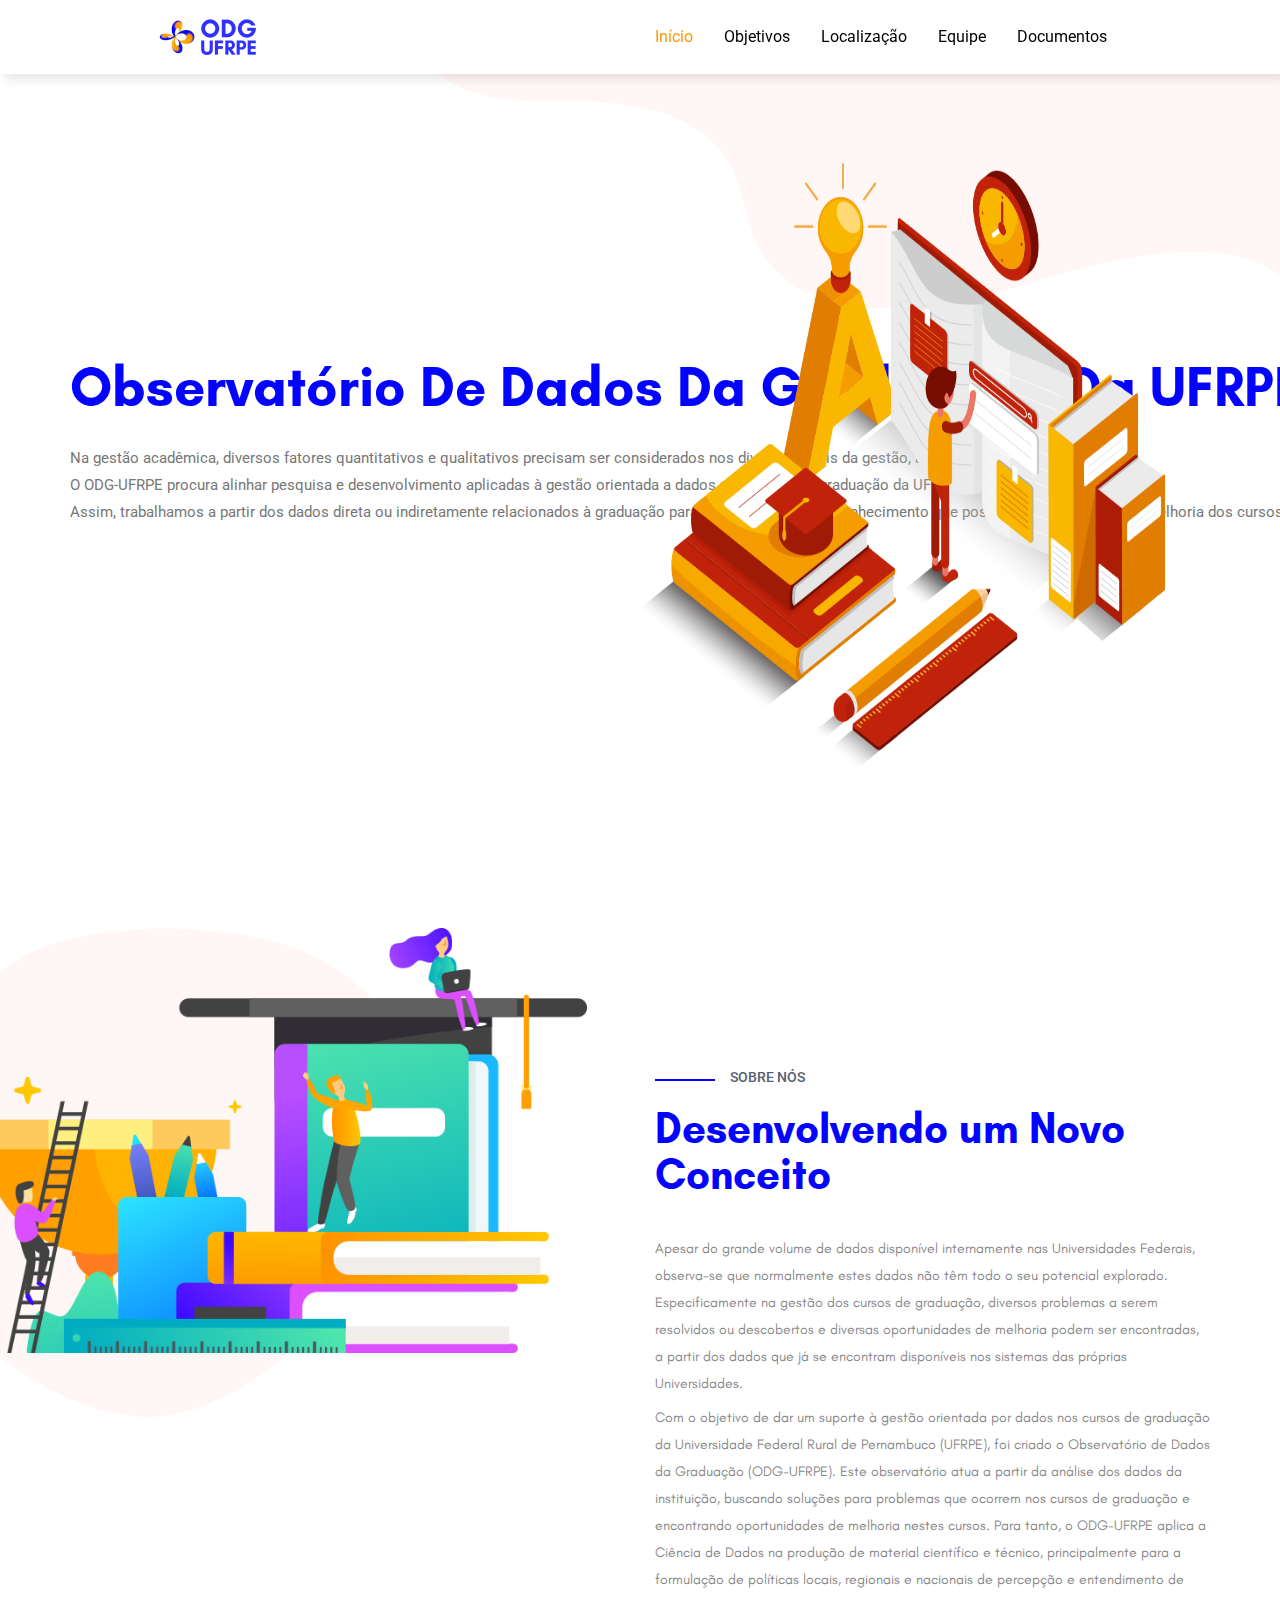
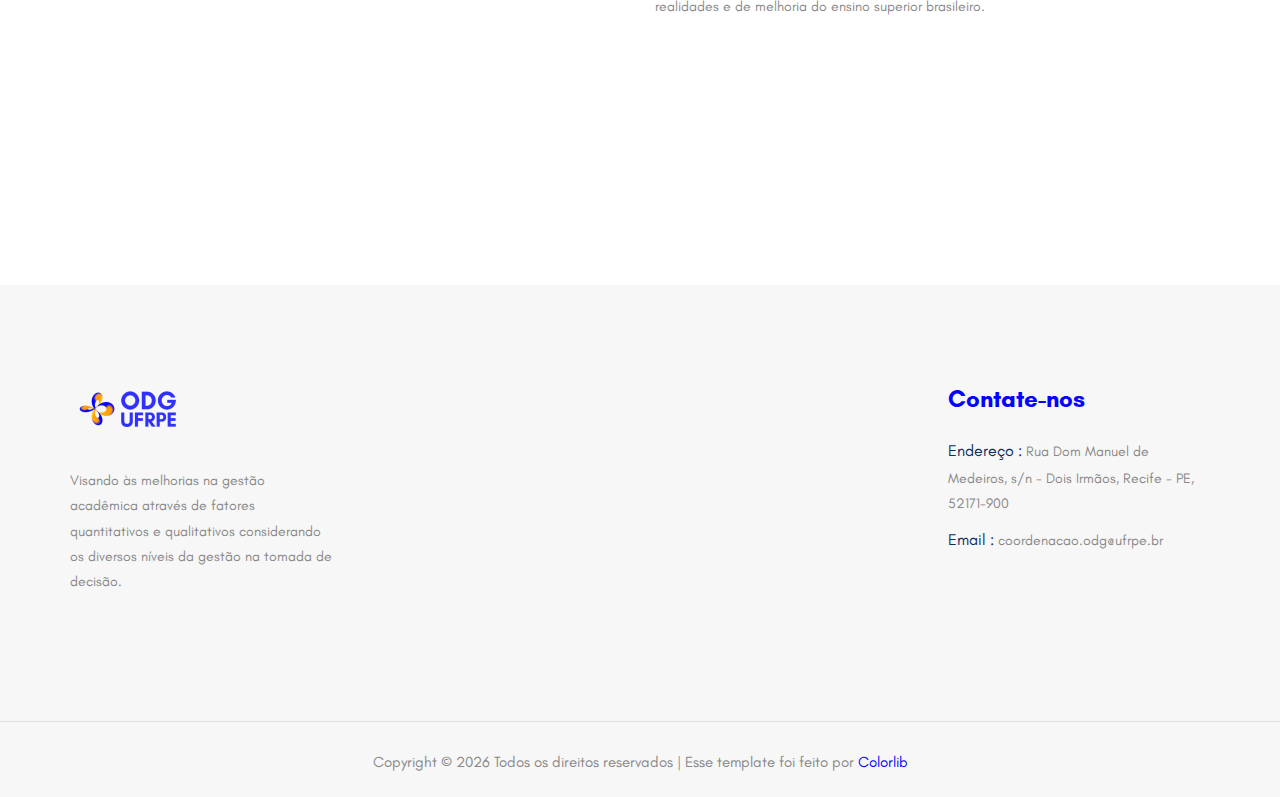
==== commit 9ac97303: "Update index.html" ====
--- a/index.html
+++ b/index.html
@@ -118,8 +118,10 @@
                     <div class="banner_text">
                         <div class="banner_text_iner">
                             <!-- <h6 class="text-dark">Distribuir informação dos nossos cursos</h6>-->
-                            <h1>Observatório de Dados</h1>
+                            <h1>Observatório de Dados da Graduação da UFRPE (ODG-UFRPE)</h1>
                             <p>Na gestão acadêmica, diversos fatores quantitativos e qualitativos precisam ser considerados nos diversos níveis da gestão, ao se tomar uma decisão.</p>
+                            <p>O ODG-UFRPE procura alinhar pesquisa e desenvolvimento aplicadas à gestão orientada a dados nos cursos de graduação da UFRPE.</p>
+                            <p>Assim, trabalhamos a partir dos dados direta ou indiretamente relacionados à graduação para gerar informação e conhecimento que possam a contribuir para a melhoria dos cursos de graduação da UFRPE.</p>
                         </div>
                     </div>
                 </div>
@@ -143,11 +145,10 @@
                         <h2>Desenvolvendo um Novo Conceito</h2>
                         <p>Apesar do grande volume de dados disponível internamente nas Universidades Federais, observa-se que normalmente estes dados não têm todo o seu potencial explorado. Especificamente na gestão dos cursos de graduação, diversos problemas
                             a serem resolvidos ou descobertos e diversas oportunidades de melhoria podem ser encontradas, a partir dos dados que já se encontram disponíveis nos sistemas das próprias Universidades.</p>
-                        <p>Com o objetivo de dar um suporte à gestão orientada por dados nos cursos de graduação da Universidade Federal Rural de Pernambuco (UFRPE), este projeto tem o objetivo de implantar o Observatório de Dados da Graduação (ODG-UFRPE).
-                            Este observatório deverá atuar a partir da análise dos dados da instituição, buscando soluções para problemas que ocorram nos cursos de graduação e encontrando oportunidades de melhoria nestes cursos. Para tanto, o ODG-UFRPE
-                            utilizará da Ciência de Dados, vocação natural deste Departamento como ferramenta base para a produção de material científico e técnico, principalmente para a formulação de políticas locais, regionais e nacionais de percepção
+                        <p>Com o objetivo de dar um suporte à gestão orientada por dados nos cursos de graduação da Universidade Federal Rural de Pernambuco (UFRPE), foi criado o Observatório de Dados da Graduação (ODG-UFRPE).
+                            Este observatório atua a partir da análise dos dados da instituição, buscando soluções para problemas que ocorrem nos cursos de graduação e encontrando oportunidades de melhoria nestes cursos. Para tanto, o ODG-UFRPE
+                            aplica a Ciência de Dados na produção de material científico e técnico, principalmente para a formulação de políticas locais, regionais e nacionais de percepção
                             e entendimento de realidades e de melhoria do ensino superior brasileiro.</p>
-
                     </div>
                 </div>
             </div>
@@ -164,7 +165,7 @@
                 <div class="col-sm-6 col-md-4 col-xl-3">
                     <div class="single-footer-widget footer_1">
                         <a href="index.html"> <img src="img/logo.png" alt=""> </a>
-                        <p>Visando as melhorias na gestão acadêmica através de fatores quantitativos e qualitativos considerando os diversos níveis da gestão na tomada de decisão. </p>
+                        <p>Visando às melhorias na gestão acadêmica através de fatores quantitativos e qualitativos considerando os diversos níveis da gestão na tomada de decisão. </p>
 
                     </div>
                 </div>
--- a/css/our-team.css
+++ b/css/our-team.css
@@ -1,4 +1,5 @@
 .our-team {
+    border-radius: 20px;
     text-align: center;
     overflow: hidden;
     position: relative;
@@ -75,4 +76,4 @@
     .our-team {
         margin-bottom: 30px;
     }
-}+}
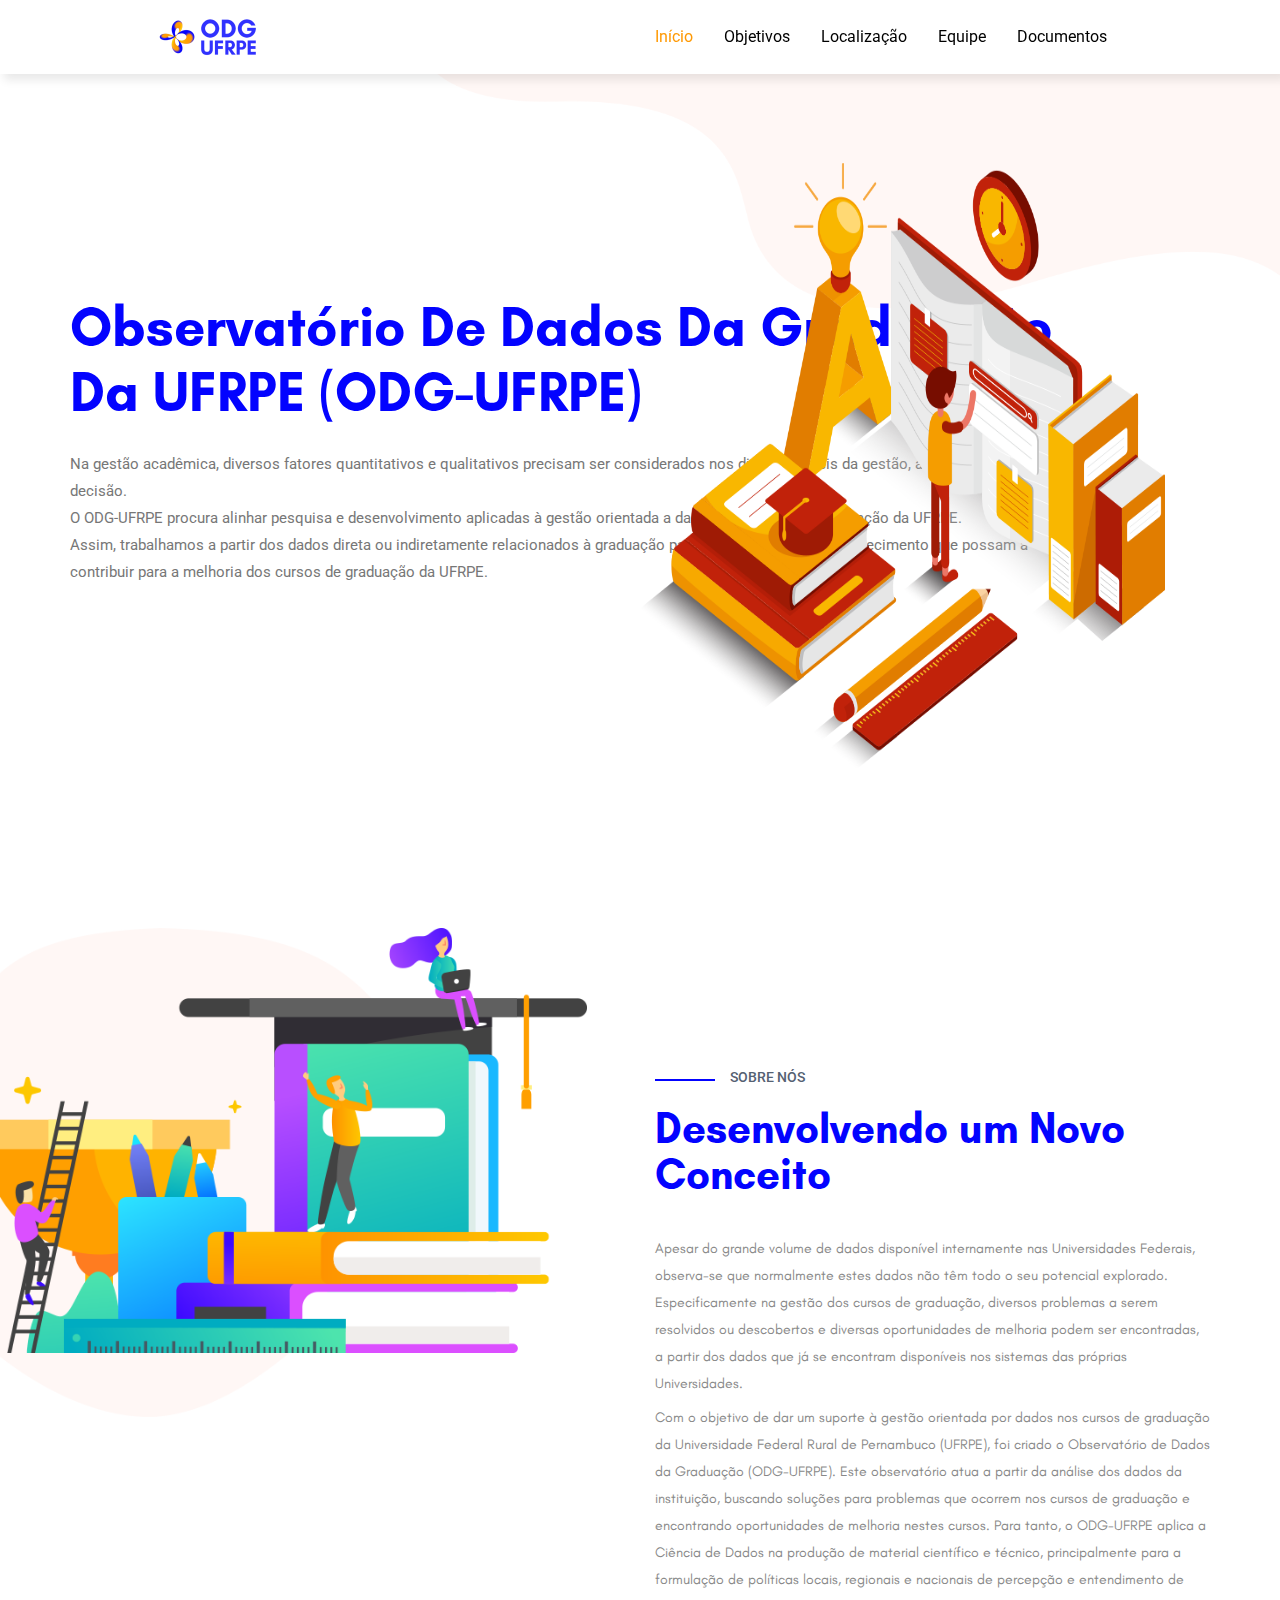
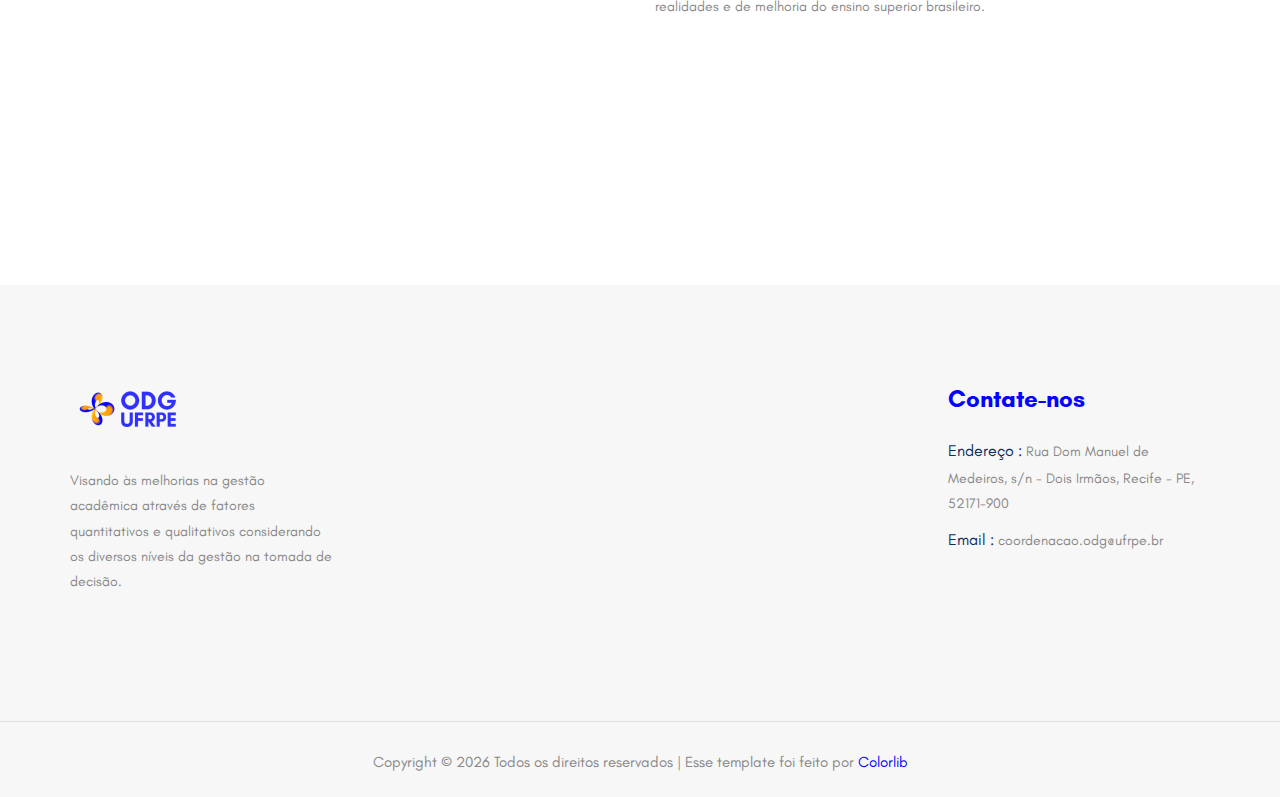
==== commit 0527cb7e: "Update index.html" ====
--- a/index.html
+++ b/index.html
@@ -118,7 +118,7 @@
                     <div class="banner_text">
                         <div class="banner_text_iner">
                             <!-- <h6 class="text-dark">Distribuir informação dos nossos cursos</h6>-->
-                            <h1>Observatório de Dados da Graduação da UFRPE (ODG-UFRPE)</h1>
+                            <h1>Observatório de Dados da Graduação<br/>da UFRPE (ODG-UFRPE)</h1>
                             <p>Na gestão acadêmica, diversos fatores quantitativos e qualitativos precisam ser considerados nos diversos níveis da gestão, ao se tomar uma decisão.</p>
                             <p>O ODG-UFRPE procura alinhar pesquisa e desenvolvimento aplicadas à gestão orientada a dados nos cursos de graduação da UFRPE.</p>
                             <p>Assim, trabalhamos a partir dos dados direta ou indiretamente relacionados à graduação para gerar informação e conhecimento que possam a contribuir para a melhoria dos cursos de graduação da UFRPE.</p>
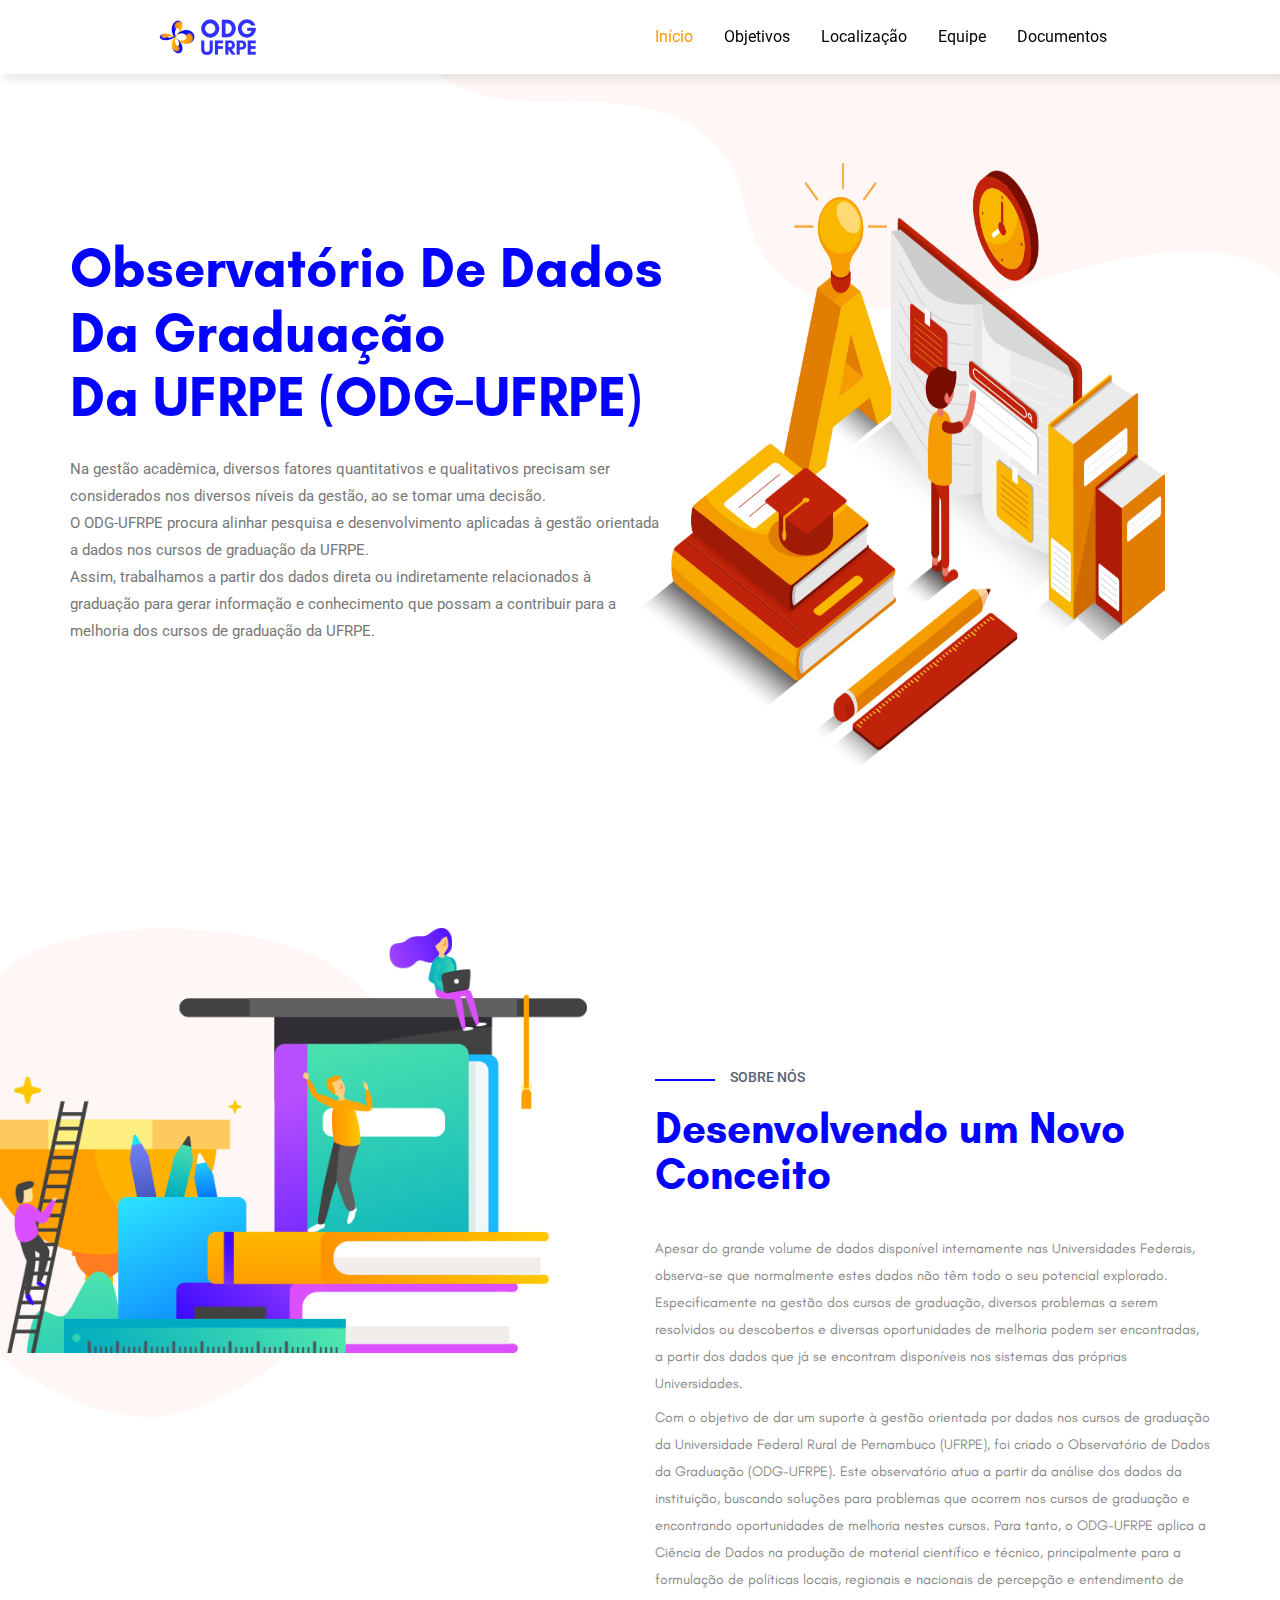
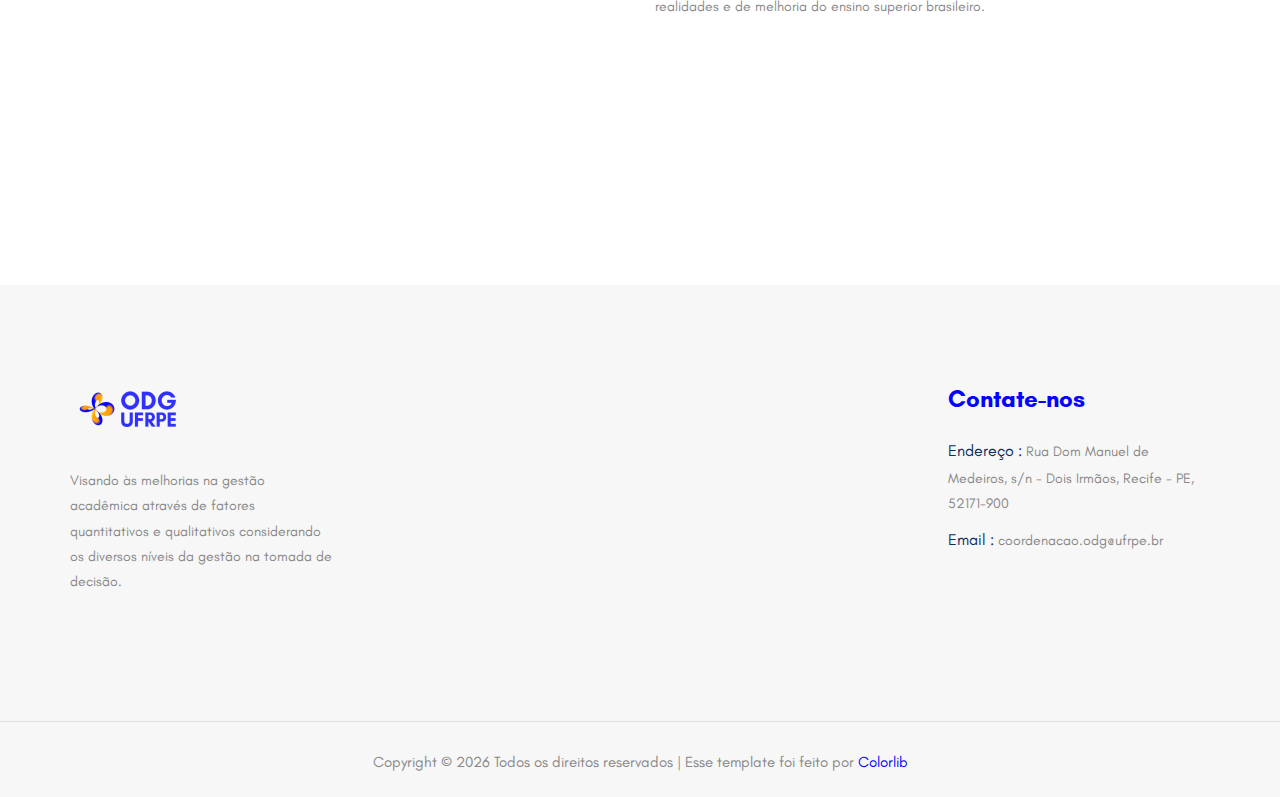
==== commit 1b1b9134: "Update index.html" ====
--- a/index.html
+++ b/index.html
@@ -118,7 +118,7 @@
                     <div class="banner_text">
                         <div class="banner_text_iner">
                             <!-- <h6 class="text-dark">Distribuir informação dos nossos cursos</h6>-->
-                            <h1>Observatório de Dados da Graduação<br/>da UFRPE (ODG-UFRPE)</h1>
+                            <h1>Observatório de Dados<br/>da Graduação<br/>da UFRPE (ODG-UFRPE)</h1>
                             <p>Na gestão acadêmica, diversos fatores quantitativos e qualitativos precisam ser considerados nos diversos níveis da gestão, ao se tomar uma decisão.</p>
                             <p>O ODG-UFRPE procura alinhar pesquisa e desenvolvimento aplicadas à gestão orientada a dados nos cursos de graduação da UFRPE.</p>
                             <p>Assim, trabalhamos a partir dos dados direta ou indiretamente relacionados à graduação para gerar informação e conhecimento que possam a contribuir para a melhoria dos cursos de graduação da UFRPE.</p>
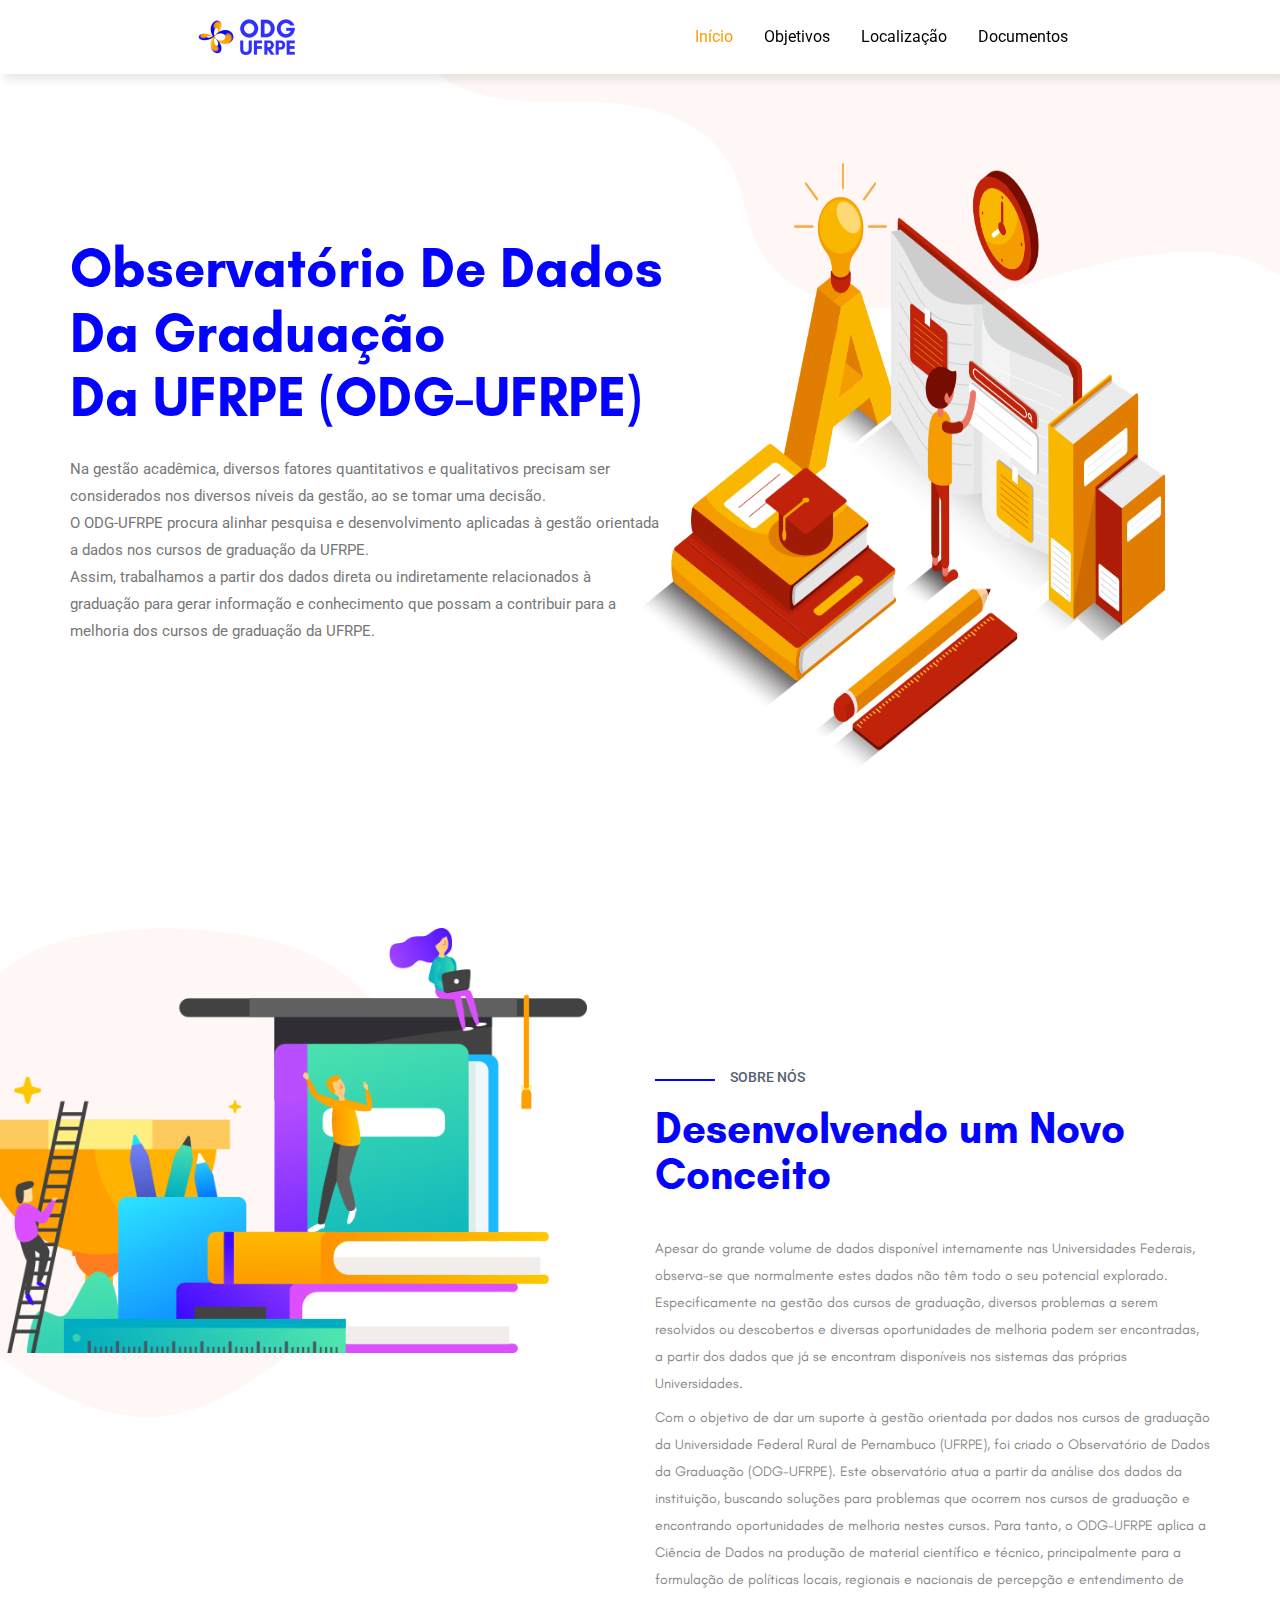
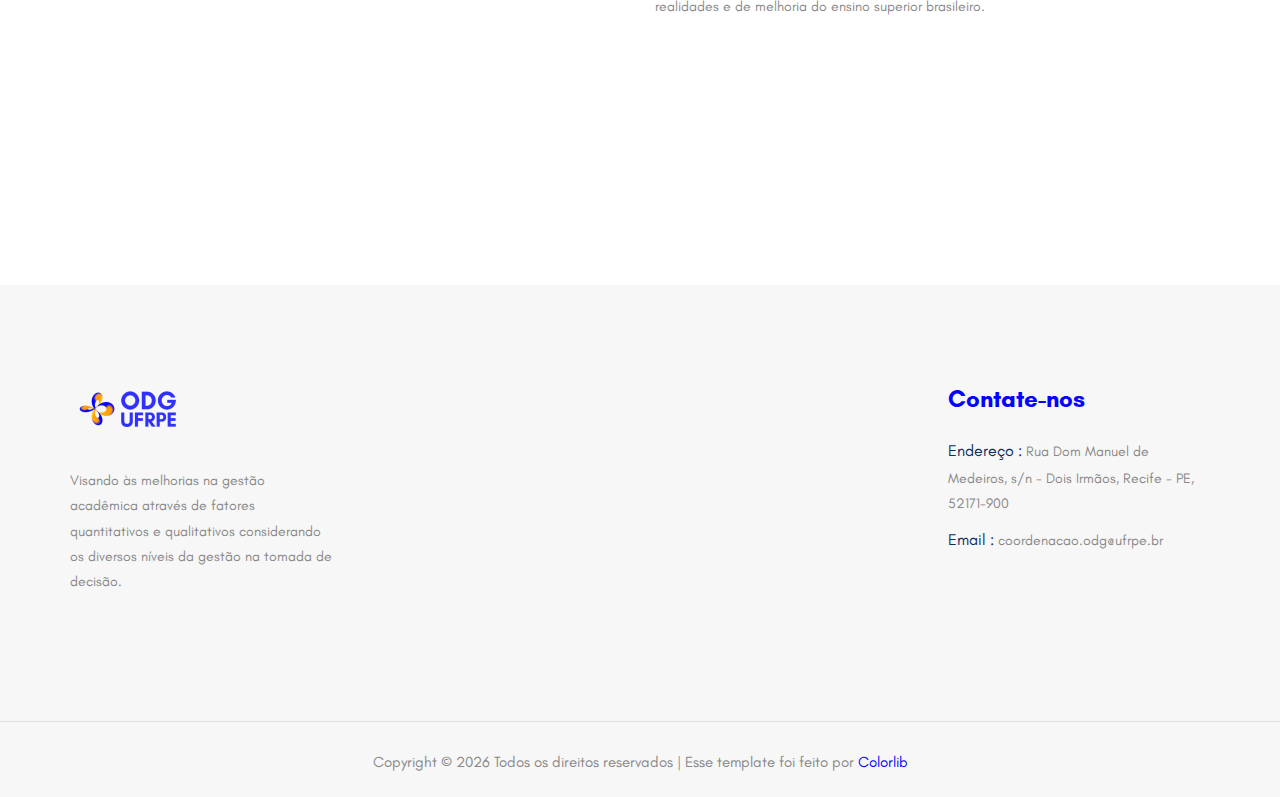
==== commit 131e2f44: "Update index.html" ====
--- a/index.html
+++ b/index.html
@@ -96,9 +96,9 @@
                             <li class="nav-item">
                                 <a class="nav-link" style="color: black; margin-right: 15px;" href="bases.html">Localização</a>
                             </li>
-                            <li class="nav-item">
+                            <!--li class="nav-item">
                                 <a class="nav-link" style="color: black; margin-right: 15px;" href="equipe.html">Equipe</a>
-                            </li>
+                            </li-->
                             <li class="nav-item">
                                 <a class="nav-link" style="color: black; margin-right: 15px;" href="documentos.html">Documentos</a>
                             </li>
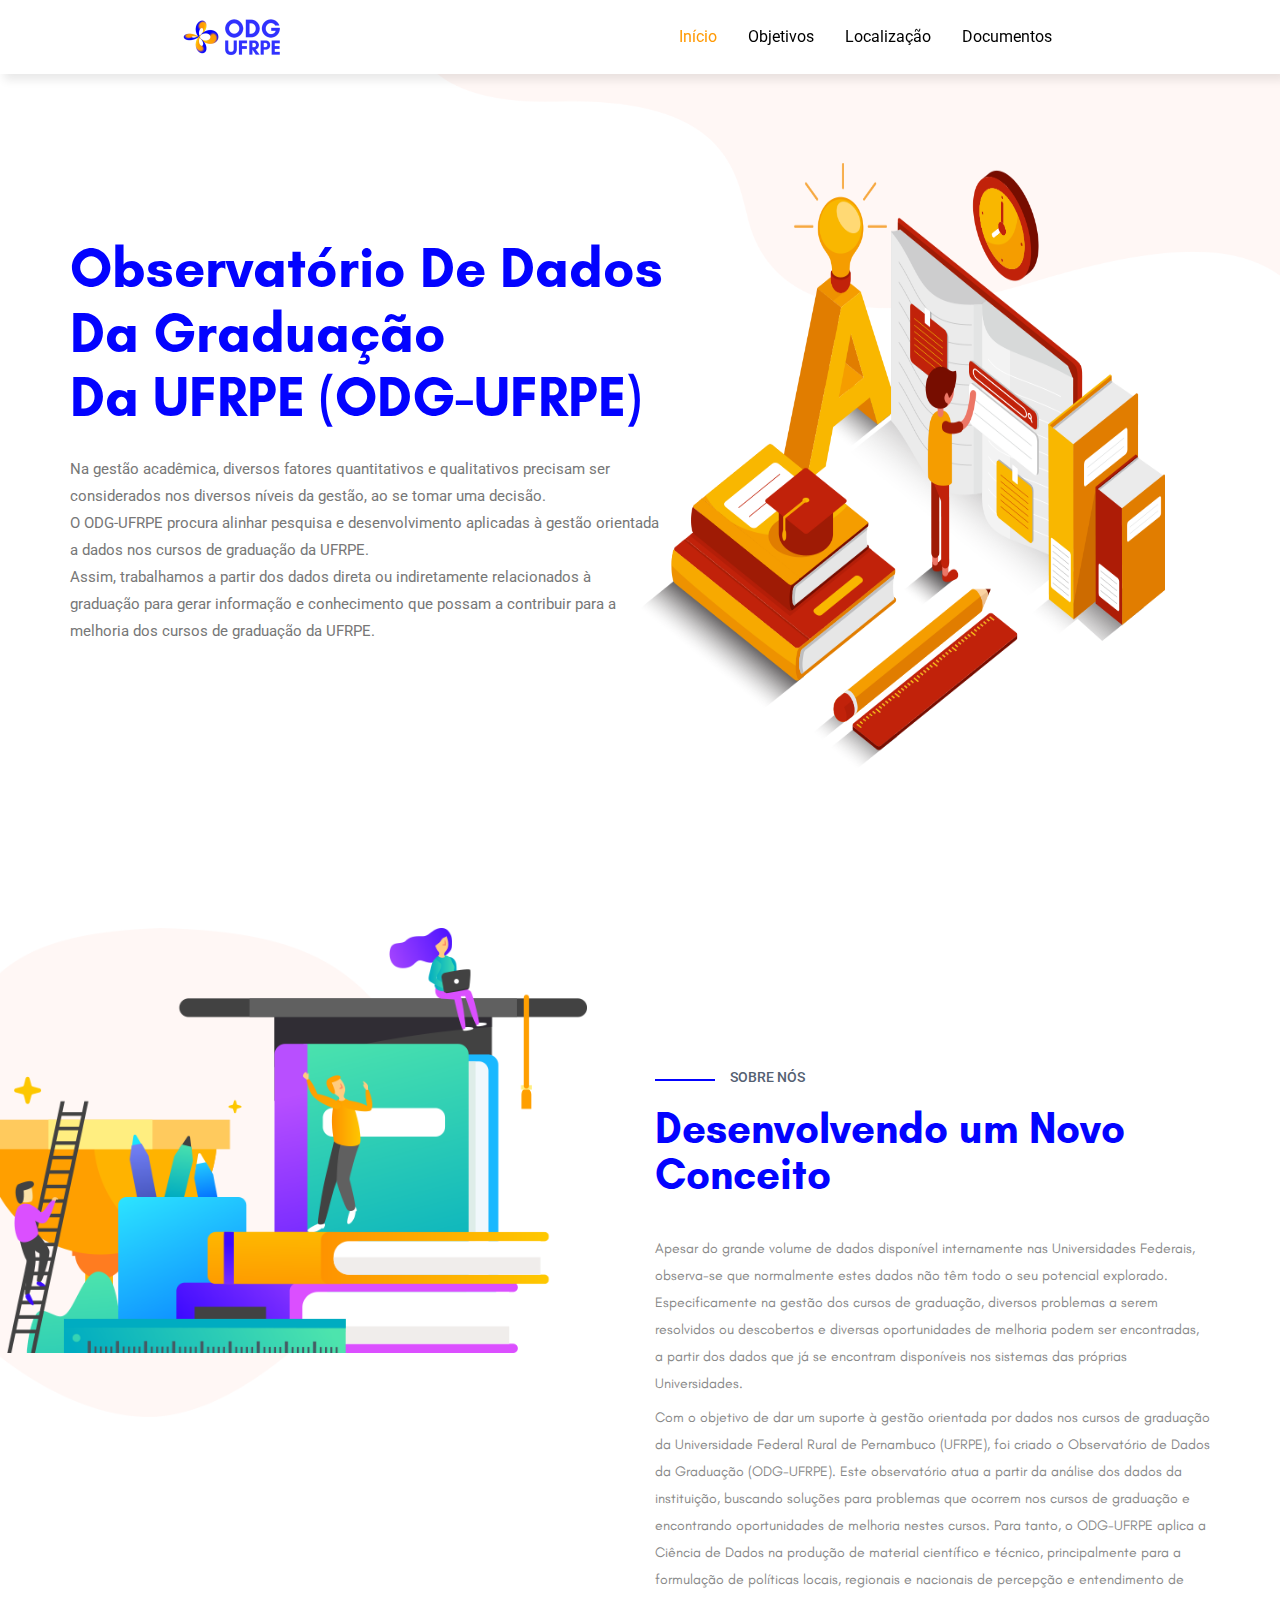
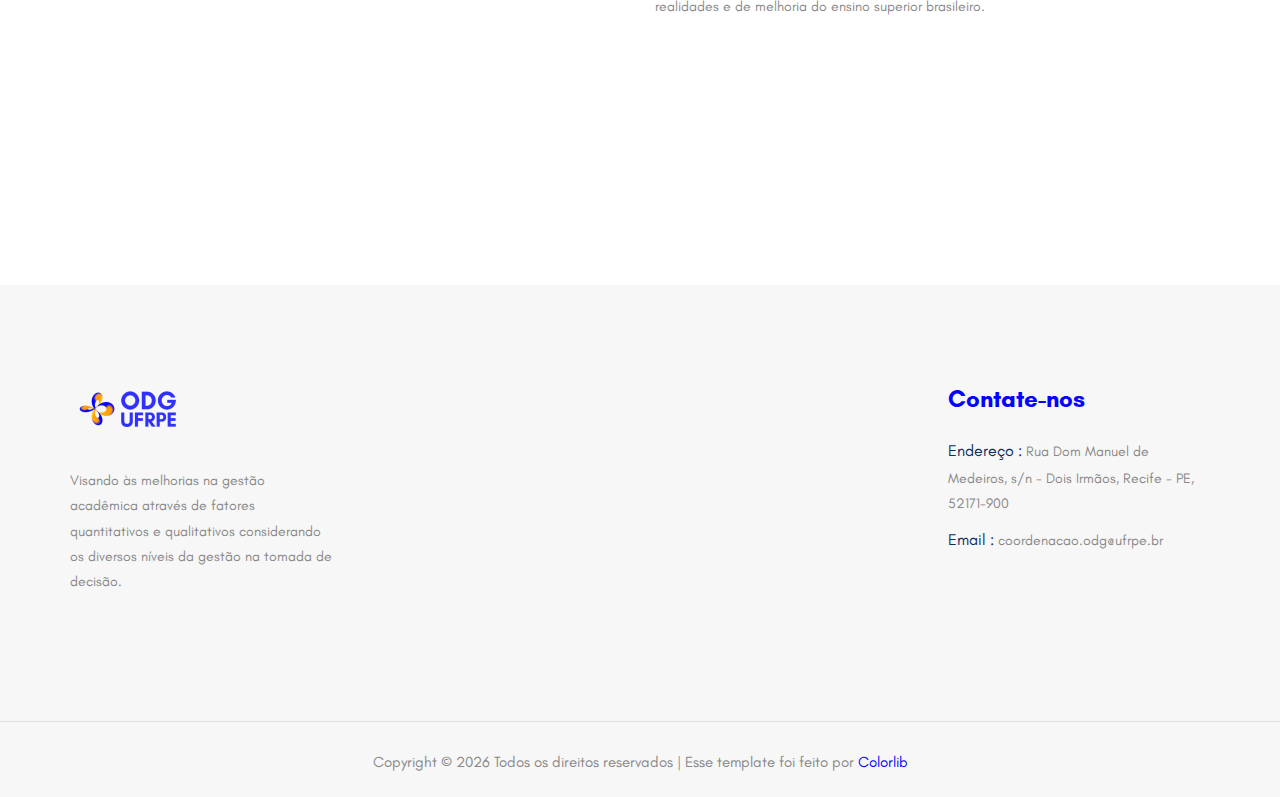
==== commit 4c3155df: "Update index.html" ====
--- a/index.html
+++ b/index.html
@@ -102,7 +102,11 @@
                             <li class="nav-item">
                                 <a class="nav-link" style="color: black; margin-right: 15px;" href="documentos.html">Documentos</a>
                             </li>
-
+                            <li class"nav-item>
+                                <a class="nav-link" style="color: black; margin-right: 15px;" href="sabia.html">
+                                    <img id="logo-sabia-login-img" src="[data-uri]">
+                                </a>
+                            </li>
                         </ul>
                     </div>
                 </nav>
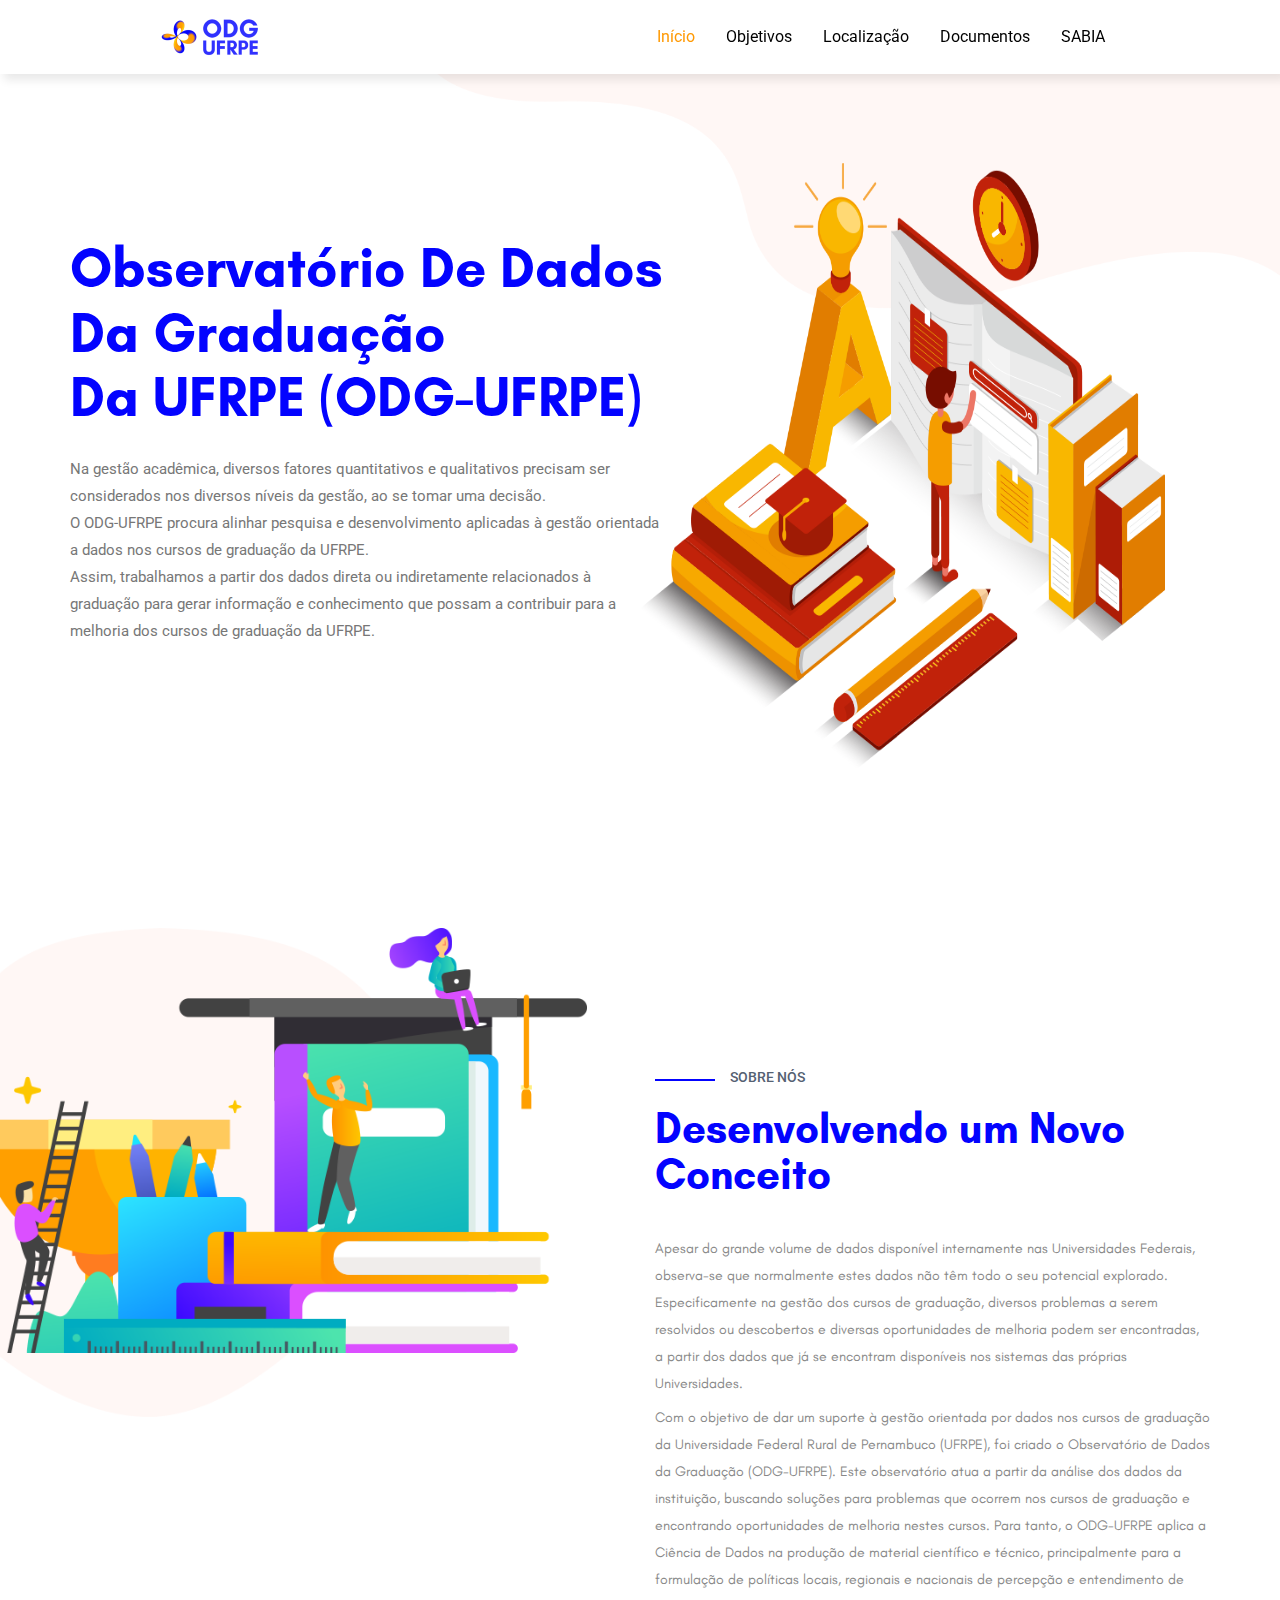
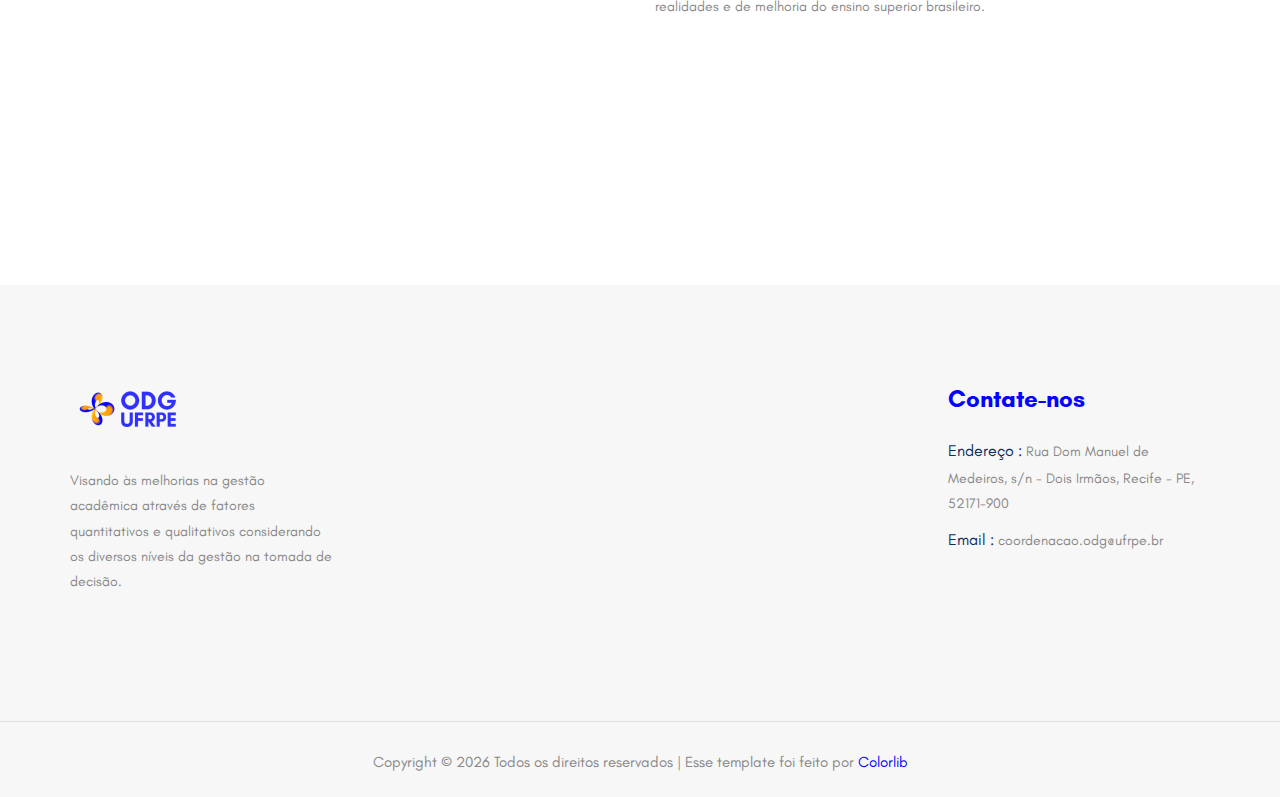
==== commit a9259d5c: "Update index.html" ====
--- a/index.html
+++ b/index.html
@@ -102,10 +102,8 @@
                             <li class="nav-item">
                                 <a class="nav-link" style="color: black; margin-right: 15px;" href="documentos.html">Documentos</a>
                             </li>
-                            <li class"nav-item>
-                                <a class="nav-link" style="color: black; margin-right: 15px;" href="sabia.html">
-                                    <img id="logo-sabia-login-img" src="[data-uri]">
-                                </a>
+                            <li class="nav-item">
+                                <a class="nav-link" style="color: black; margin-right: 15px;" href="sabia.html">SABIA</a>
                             </li>
                         </ul>
                     </div>
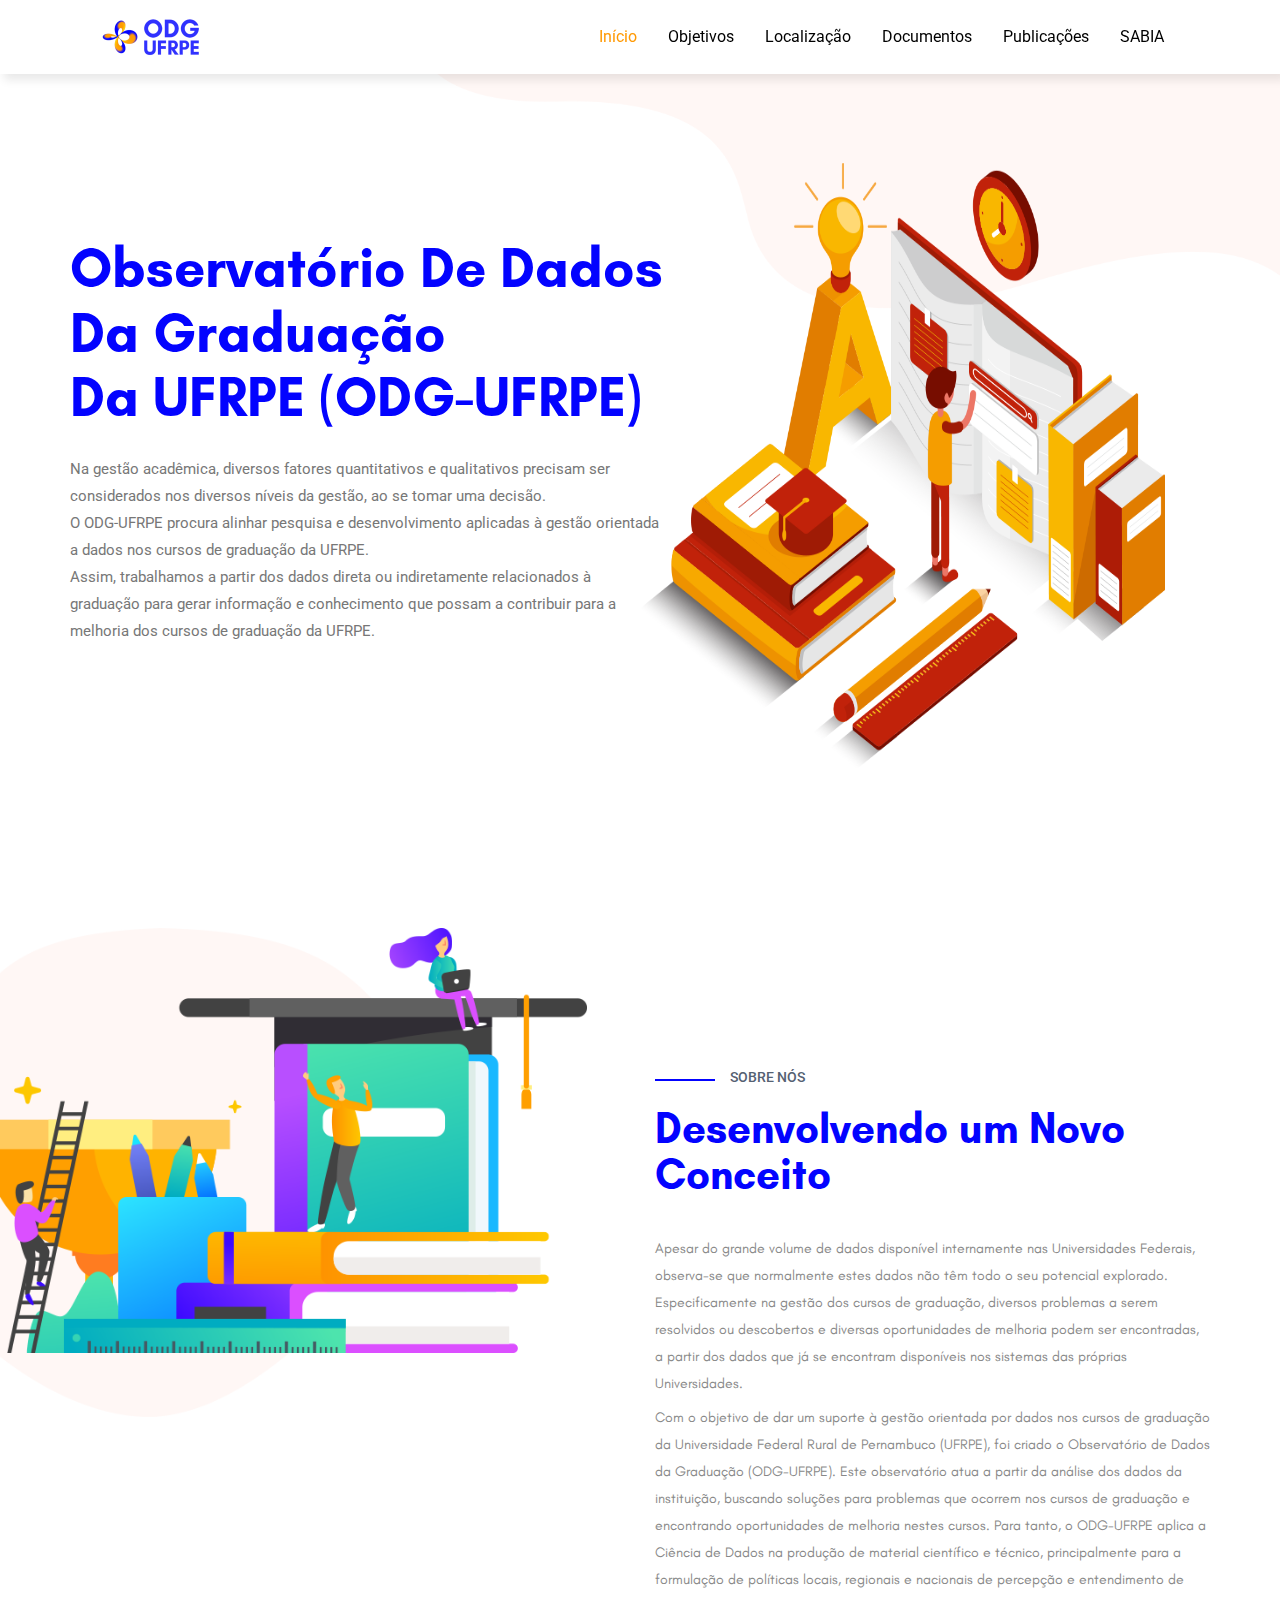
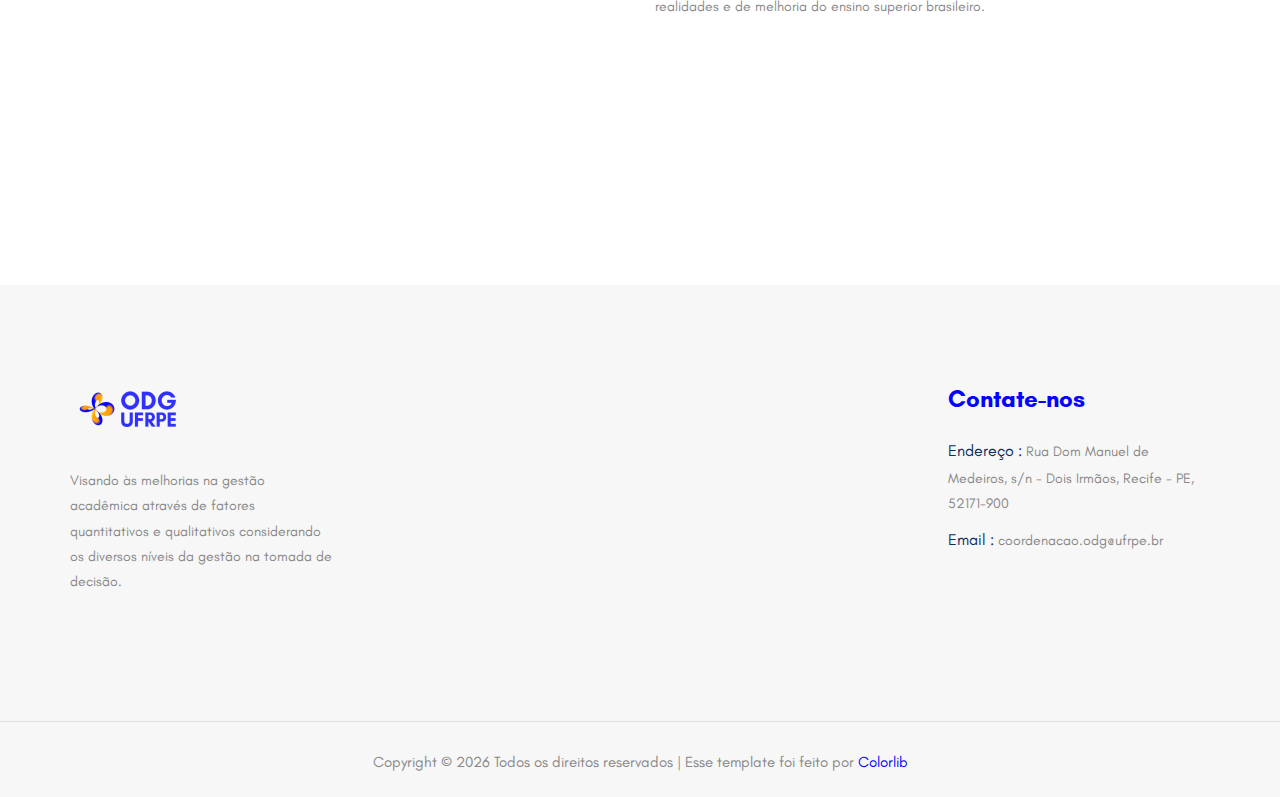
==== commit bb71d133: "Add página de Publicações" ====
--- a/index.html
+++ b/index.html
@@ -101,6 +101,9 @@
                             </li-->
                             <li class="nav-item">
                                 <a class="nav-link" style="color: black; margin-right: 15px;" href="documentos.html">Documentos</a>
+                            </li>
+                            <li class="nav-item">
+                                <a class="nav-link" style="color:  black; margin-right: 15px;" href="publicacoes.html">Publicações</a>
                             </li>
                             <li class="nav-item">
                                 <a class="nav-link" style="color: black; margin-right: 15px;" href="sabia.html">SABIA</a>
